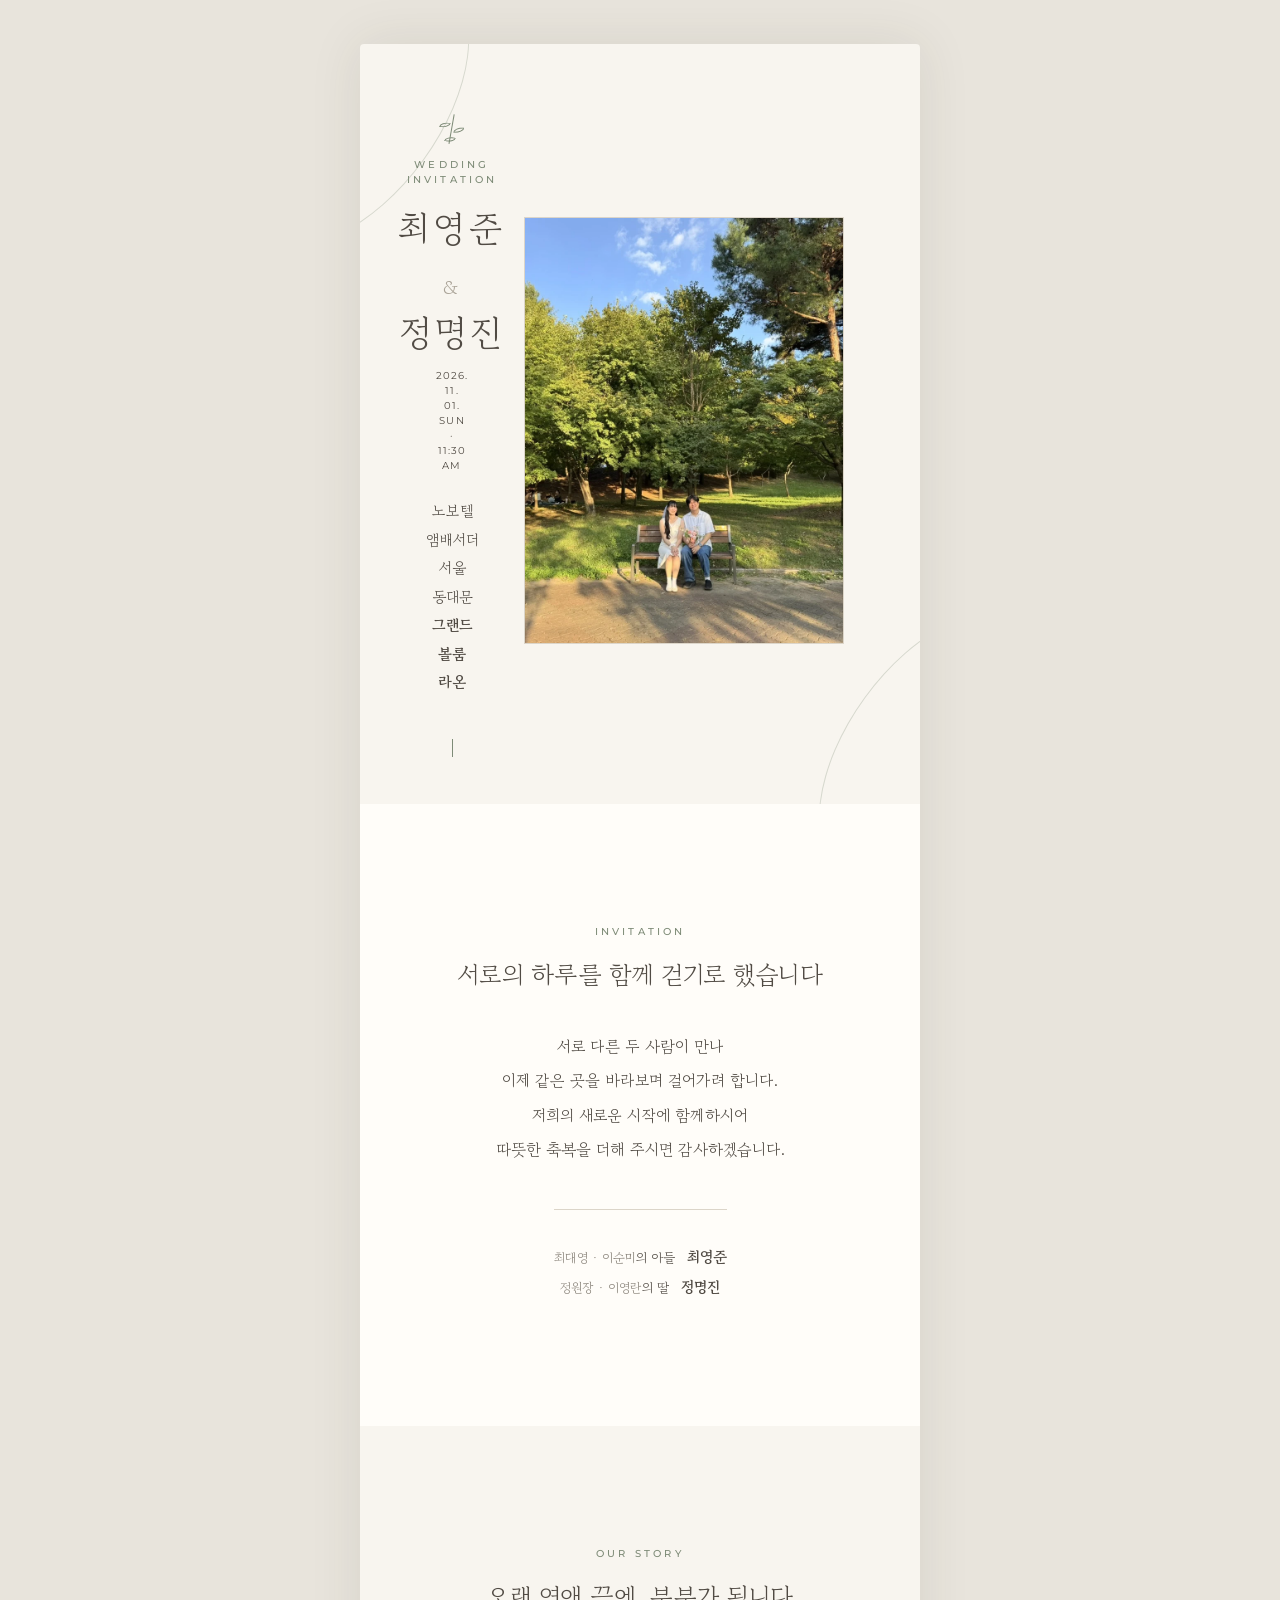
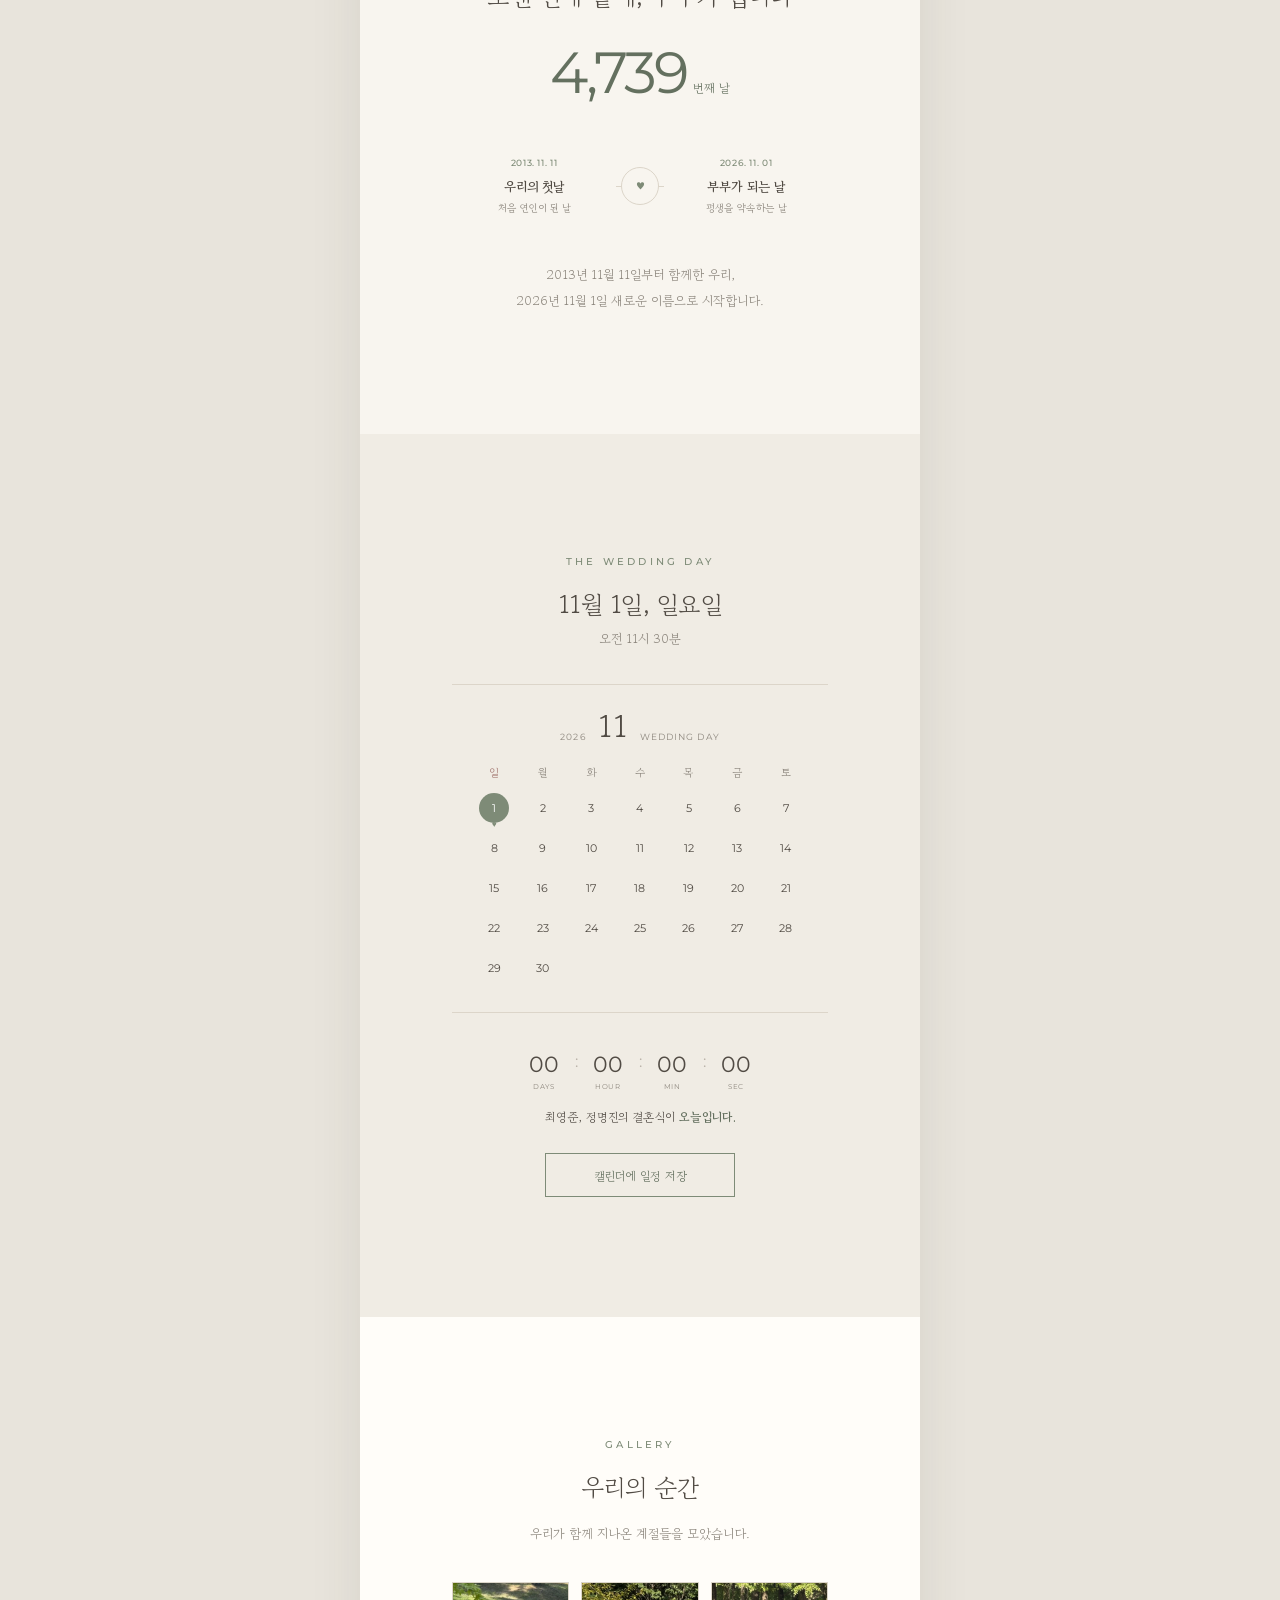
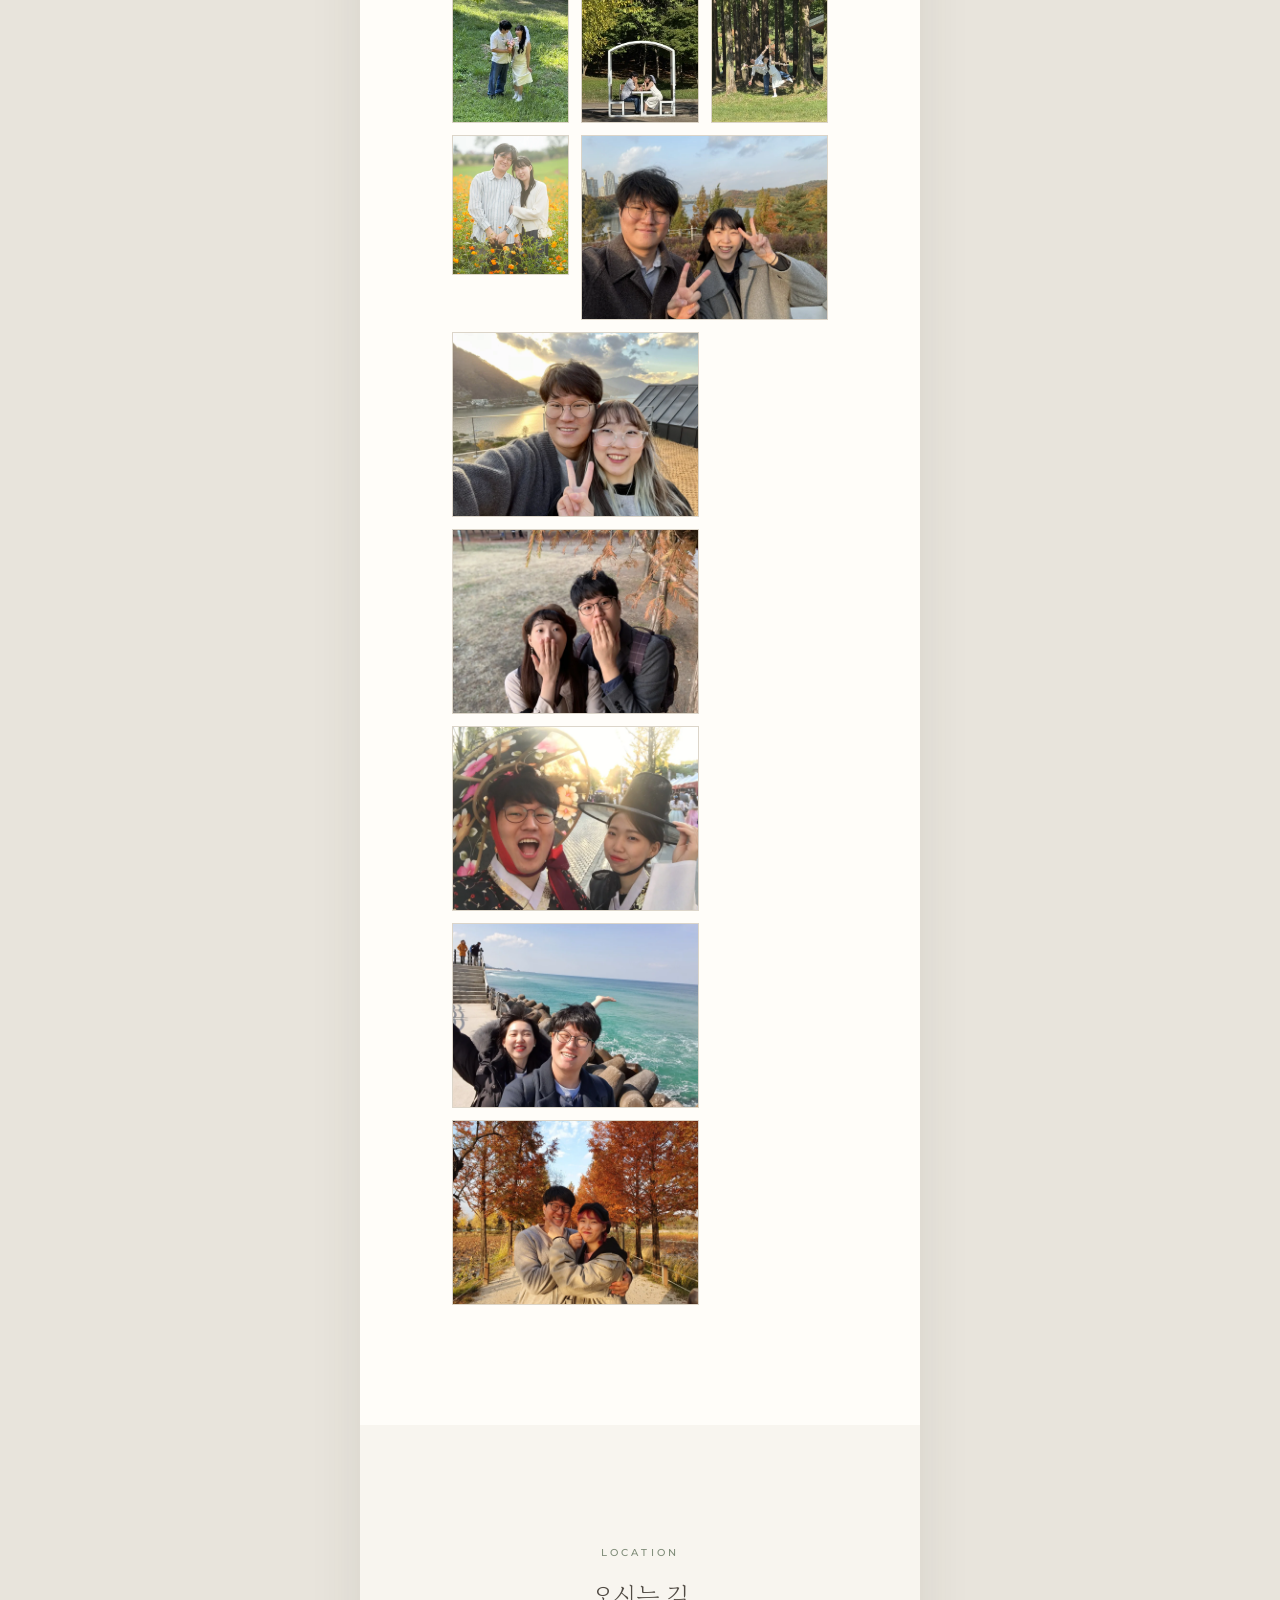
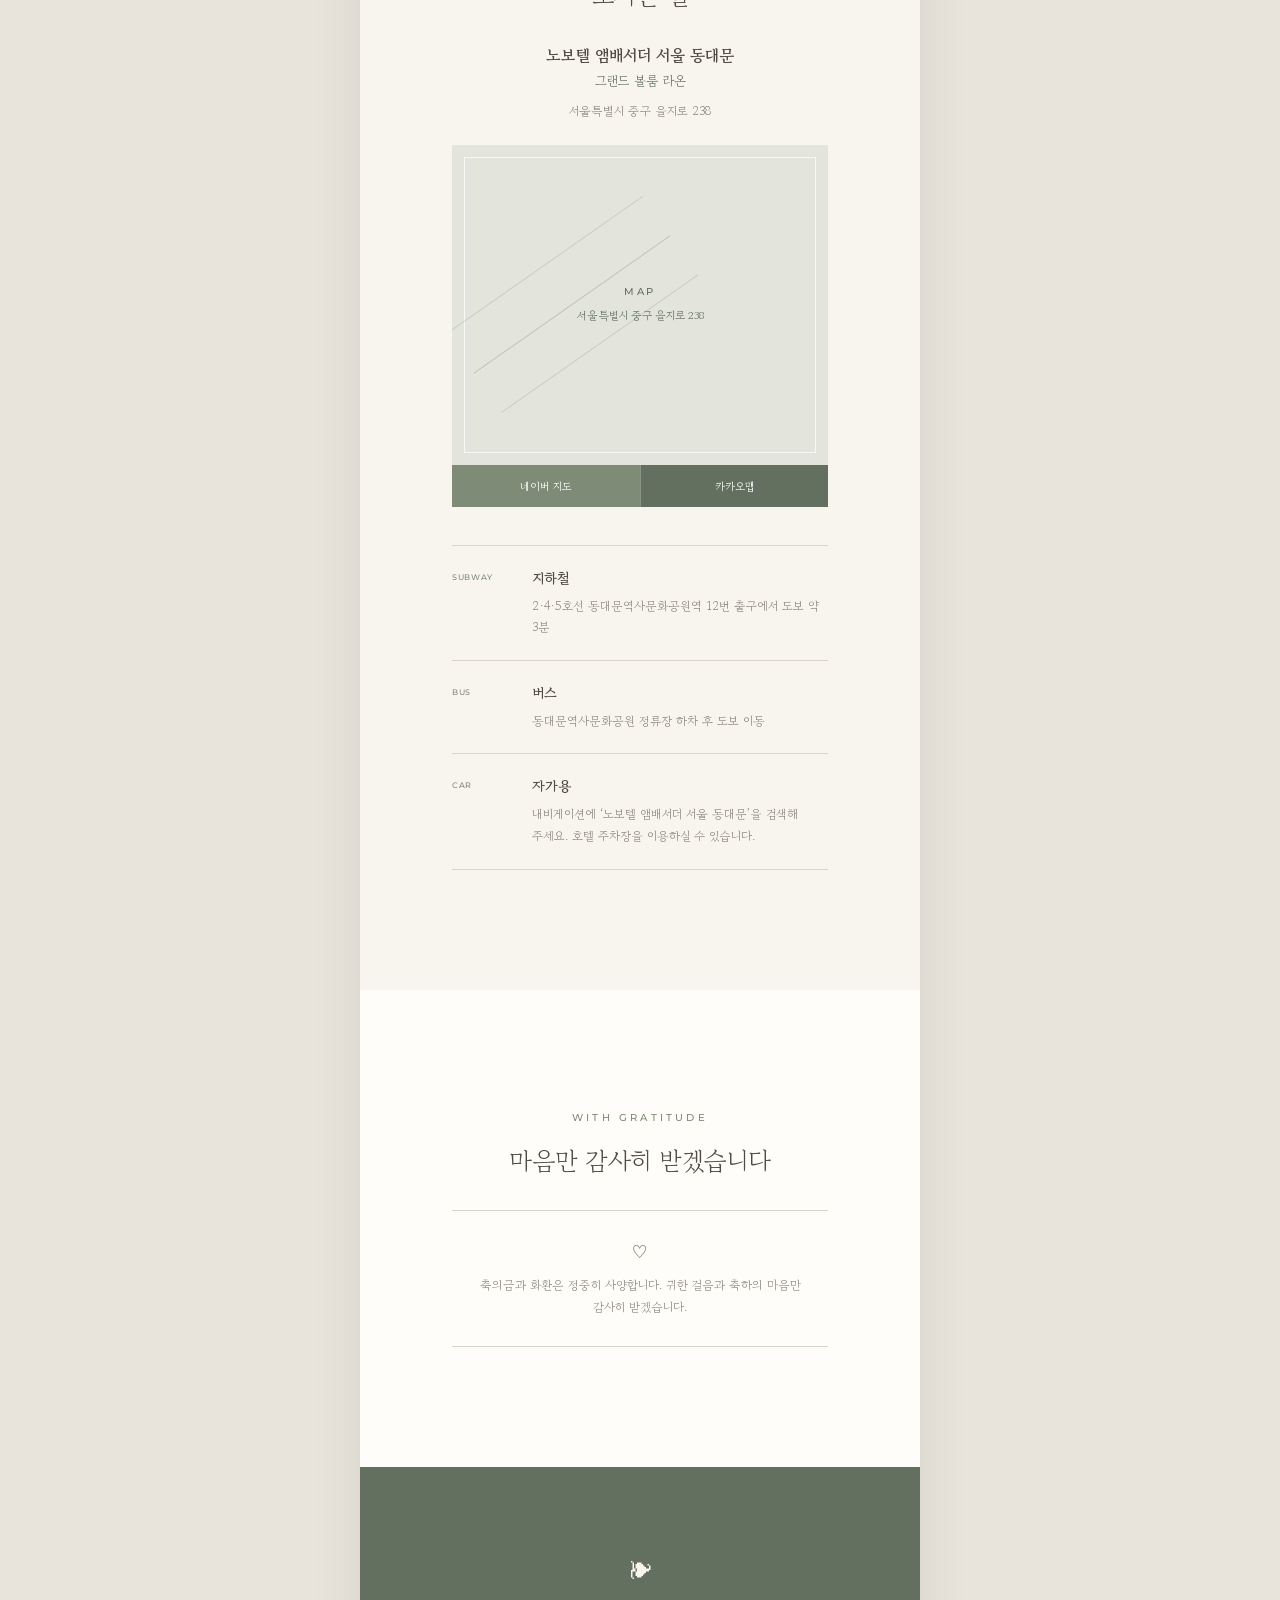
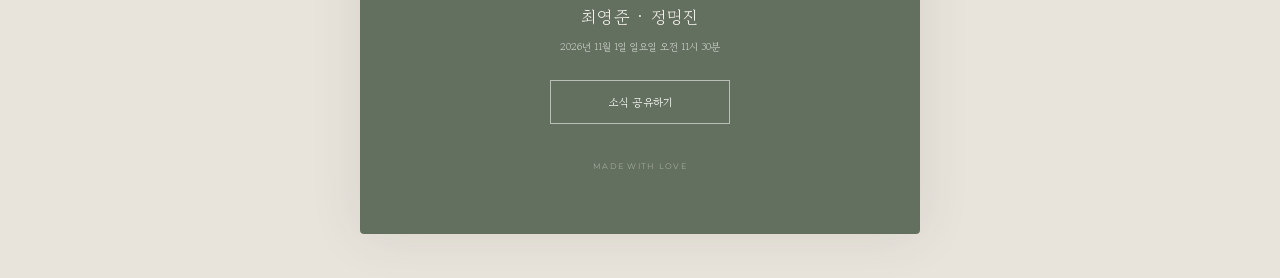
==== static/wedding/index.html @ b79ad31f "Publish wedding invitation" ====
<!doctype html>
<html lang="ko">
  <head>
    <meta charset="UTF-8" />
    <meta name="viewport" content="width=device-width, initial-scale=1, viewport-fit=cover" />
    <meta name="theme-color" content="#f7f4ee" />
    <meta name="description" content="2026년 11월 1일 오전 11시 30분, 노보텔 앰배서더 서울 동대문" />
    <meta property="og:type" content="website" />
    <meta property="og:title" content="영준 · 명진, 결혼합니다" />
    <meta property="og:description" content="2026년 11월 1일 오전 11시 30분, 노보텔 앰배서더 서울 동대문" />
    <title>영준 · 명진, 결혼합니다</title>
    <link rel="icon" href="./assets/favicon-B3FWs-LG.svg" type="image/svg+xml" />
    <link rel="preconnect" href="https://fonts.googleapis.com" />
    <link rel="preconnect" href="https://fonts.gstatic.com" crossorigin />
    <link href="https://fonts.googleapis.com/css2?family=DM+Serif+Display&family=Gowun+Batang:wght@400;700&family=Montserrat:wght@400;500;600;700&family=Nanum+Pen+Script&family=Noto+Sans+KR:wght@400;500;700;900&display=swap" rel="stylesheet" />
    <script type="module" crossorigin src="./assets/main-CLGwY9CE.js"></script>
    <link rel="stylesheet" crossorigin href="./assets/main-C5ensjuN.css">
  </head>
  <body data-page="invitation" data-theme="classic">
    <div class="scroll-progress" aria-hidden="true"><i></i></div>
    <main id="invitation" aria-live="polite"></main>
    <div id="toast" class="toast" role="status" aria-live="polite"></div>
    <dialog id="photo-modal" class="photo-modal" aria-label="사진 크게 보기">
      <button class="photo-modal__close" type="button" aria-label="닫기">×</button>
      <img alt="갤러리 사진 크게 보기" />
    </dialog>
    <noscript>이 청첩장을 보려면 브라우저에서 JavaScript를 활성화해 주세요.</noscript>
  </body>
</html>
---- static/wedding/assets/main-C5ensjuN.css ----
:root{--paper:#f8f5ef;--paper-deep:#f0ece4;--ink:#514b44;--muted:#8d877e;--sage:#7e8b77;--sage-deep:#64705f;--line:#dcd5c9;--white:#fffdf9;--serif:"Gowun Batang", serif;--sans:"Montserrat", sans-serif}*{box-sizing:border-box}html{scroll-behavior:smooth}body{color:var(--ink);font-family:var(--serif);-webkit-font-smoothing:antialiased;background:#e8e4dc;margin:0}button,a{-webkit-tap-highlight-color:transparent}button{font:inherit}a{color:inherit;text-decoration:none}#invitation{background:var(--paper);width:100%;max-width:480px;margin:0 auto;overflow:hidden;box-shadow:0 0 52px #3e372c1a}.section{text-align:center;padding:98px max(20px,6vw);position:relative}.section-kicker{color:var(--sage);font:500 10px/1.5 var(--sans);letter-spacing:.32em;margin:0 0 15px}h1,h2,h3,p{word-break:keep-all}h2{letter-spacing:-.02em;margin:0;font-size:22px;font-weight:400;line-height:1.6}.section-note{color:var(--muted);margin:15px 0 35px;font-size:13px;line-height:1.9}.hero{flex-direction:column;align-items:center;min-height:100svh;padding-top:70px;padding-bottom:36px;display:flex;overflow:hidden}.hero:before,.hero:after{content:"";pointer-events:none;border:1px solid #7e8b7747;border-radius:50%;width:170px;height:310px;position:absolute;transform:rotate(36deg)}.hero:before{top:-115px;left:-128px}.hero:after{bottom:-85px;right:-135px}.botanical{width:30px;height:33px;margin-bottom:12px;position:relative;transform:rotate(-8deg)}.botanical:before{content:"";background:var(--sage);width:1px;height:30px;position:absolute;top:2px;left:14px;transform:rotate(18deg)}.botanical i{border:1px solid var(--sage);border-radius:100% 0;width:11px;height:6px;position:absolute}.botanical i:first-child{top:9px;left:3px;transform:rotate(18deg)}.botanical i:nth-child(2){top:16px;left:16px;transform:rotate(192deg)}.botanical i:nth-child(3){top:24px;left:6px;transform:rotate(22deg)}.eyebrow{color:var(--sage);font:500 10px/1.5 var(--sans);letter-spacing:.32em;margin:0 0 14px}.hero h1{letter-spacing:.08em;margin:0 0 11px;font-size:clamp(27px,8vw,31px);font-weight:400}.hero h1 .amp{color:#aaa397;margin:0 6px;font-size:18px}.hero__date{font:400 10px/1.5 var(--sans);letter-spacing:.11em;margin:0 0 31px}.hero__photo{width:100%}.hero__venue{margin:25px 0 0;font-size:14px;line-height:1.9}.hero__venue strong{font-weight:700}.scroll-cue{height:28px;margin-top:auto;padding-top:18px}.scroll-cue span{background:var(--sage);width:1px;height:18px;animation:1.8s ease-in-out infinite scroll;display:block}.photo{border:1px solid var(--line);color:#a7a095;cursor:pointer;background:linear-gradient(145deg,#eeebe4,#faf7f1);justify-content:center;align-items:center;width:100%;padding:0;display:flex;position:relative;overflow:hidden}.photo--empty{cursor:default;flex-direction:column;gap:8px}.photo--empty:before,.map-placeholder:before{content:"";border:1px solid #ffffffb8;position:absolute;inset:12px}.photo--empty span,.map-placeholder>span{font:500 10px/1 var(--sans);letter-spacing:.28em}.photo--empty small{font-size:11px}.photo img{object-fit:cover;width:100%;height:100%;transition:transform .6s;display:block}.photo:hover img{transform:scale(1.025)}.photo--main{aspect-ratio:3/4}.greeting{background:var(--white)}.greeting__copy{margin:35px 0 42px;font-size:15px;line-height:2.15}.family{border-top:1px solid var(--line);padding-top:27px;display:inline-block}.family p{margin:9px 0;font-size:13px}.family span{color:var(--muted)}.family strong{margin-left:8px;font-size:15px;font-weight:700}.story{background:var(--paper)}.story__days{color:var(--sage-deep);margin:28px 0 8px}.story__days strong{font:400 clamp(40px, 12vw, 58px)/1 var(--sans);letter-spacing:-.05em}.story__days span{margin-left:7px;font-size:12px}.story__timeline{grid-template-columns:1fr 48px 1fr;align-items:center;margin:42px 0 34px;display:grid;position:relative}.story__timeline:before{content:"";z-index:0;background:var(--line);height:1px;position:absolute;top:50%;left:12%;right:12%}.story__timeline article{z-index:1;background:var(--paper);padding:13px 7px;position:relative}.story__timeline time,.story__timeline strong,.story__timeline span{display:block}.story__timeline time{color:var(--sage);font:500 9px/1.4 var(--sans);letter-spacing:.07em}.story__timeline strong{margin:8px 0 4px;font-size:13px}.story__timeline span{color:var(--muted);font-size:10px}.story__timeline>div{z-index:2;border:1px solid var(--line);background:var(--paper);border-radius:50%;place-items:center;width:38px;height:38px;margin:auto;display:grid;position:relative}.story__timeline i{color:var(--sage);font-size:10px;font-style:normal}.story__copy{color:var(--muted);margin:0;font-size:13px;line-height:2}.date-section{background:var(--paper-deep)}.date-section__time{color:var(--muted);margin:5px 0 36px;font-size:13px}.calendar{border-top:1px solid var(--line);border-bottom:1px solid var(--line);padding:25px 18px 29px}.calendar__header{color:var(--muted);font:400 9px/1 var(--sans);letter-spacing:.12em;justify-content:center;align-items:end;gap:12px;margin-bottom:23px;display:flex}.calendar__header strong{color:var(--ink);font:400 31px/1 var(--serif)}.calendar__week,.calendar__days{grid-template-columns:repeat(7,1fr);align-items:center;display:grid}.calendar__week{color:var(--muted);margin-bottom:13px;font-size:11px}.calendar__week span:first-child{color:#a77d76}.calendar__days{font:400 11px/30px var(--sans);row-gap:10px}.calendar__days .is-wedding{z-index:0;color:#fff;position:relative}.calendar__days .is-wedding:before{content:"";z-index:-1;background:var(--sage);border-radius:50%;width:30px;height:30px;margin:auto;position:absolute;inset:0}.calendar__days .is-wedding:after{content:"♥";color:var(--sage);font-size:8px;position:absolute;bottom:-16px;left:50%;transform:translate(-50%)}.countdown{justify-content:center;align-items:start;gap:9px;margin:41px 0 18px;display:flex}.countdown div{min-width:43px}.countdown strong{font:400 22px/1 var(--sans);display:block}.countdown span{color:var(--muted);font:400 7px/1 var(--sans);letter-spacing:.08em;margin-top:7px;display:block}.countdown b{color:#b8b1a7;font:400 16px/1 var(--sans)}.countdown-message{margin:0 0 28px;font-size:12px}.countdown-message strong{color:var(--sage-deep);font-weight:700}.line-button{border:1px solid var(--sage);min-width:190px;min-height:44px;color:var(--sage-deep);cursor:pointer;background:0 0;border-radius:0;padding:10px 22px;font-size:12px}.gallery{background:var(--white)}.gallery__grid{grid-template-columns:repeat(2,1fr);gap:8px;display:grid}.gallery__grid .photo{aspect-ratio:1/1.2}.gallery__grid .photo--landscape{aspect-ratio:4/3;grid-column:1/-1}.gallery__grid .photo--wide{aspect-ratio:1.55;grid-column:1/-1}.location__summary{margin:28px 0 26px}.location__summary strong,.location__summary span{display:block}.location__summary strong{font-size:16px}.location__summary span{color:var(--sage-deep);margin-top:4px;font-size:13px}.location__summary p{color:var(--muted);margin:12px 0 0;font-size:12px}.map-placeholder{height:220px;color:var(--sage-deep);background:#e3e4dc;flex-direction:column;justify-content:center;gap:10px;display:flex;position:relative;overflow:hidden}.map-placeholder:after{content:"";background:#7e8b7759;width:240px;height:1px;position:absolute;transform:rotate(-35deg);box-shadow:0 48px #7e8b7740,0 -48px #7e8b7740}.map-placeholder>*{z-index:1}.map-placeholder p{margin:0;font-size:11px}.map-buttons{grid-template-columns:1fr 1fr;margin-bottom:38px;display:grid}.map-buttons a{background:var(--sage);color:#fff;padding:13px 8px;font-size:11px}.map-buttons a+a{background:var(--sage-deep);border-left:1px solid #ffffff40}.transport{text-align:left}.transport article{border-top:1px solid var(--line);grid-template-columns:55px 1fr;gap:8px;padding:22px 0;display:grid}.transport article:last-child{border-bottom:1px solid var(--line)}.transport article>span{color:var(--sage);font:500 8px/1.4 var(--sans);letter-spacing:.08em;padding-top:4px}.transport h3{margin:0 0 7px;font-size:14px}.transport p{color:var(--muted);margin:0;font-size:12px;line-height:1.8}.contact{background:var(--paper-deep)}.contact__buttons{grid-template-columns:1fr 1fr;gap:8px;margin-bottom:34px;display:grid}.person-button{border:1px solid var(--line);background:#ffffff6b;padding:20px 12px}.person-button span,.person-button strong,.person-button em{display:block}.person-button span{color:var(--muted);font-size:10px}.person-button strong{margin:4px 0 13px;font-size:15px}.person-button em{color:var(--sage-deep);font-size:10px;font-style:normal}.notice{border:1px solid var(--line);color:var(--muted);margin:34px 0 0;padding:16px;font-size:11px;line-height:1.8}.footer{padding-top:73px;padding-bottom:calc(48px + env(safe-area-inset-bottom));background:var(--sage-deep);color:#f8f5ef}.footer__mark{margin-bottom:18px;font-size:24px}.footer p{letter-spacing:.06em;margin:0;font-size:17px}.footer>span{color:#ffffffad;margin:10px 0 26px;font-size:10px;display:block}.share-button{color:#fff;cursor:pointer;background:0 0;border:1px solid #ffffff8c;min-width:180px;min-height:44px;font-size:11px}.footer small{color:#fff6;font:400 8px/1 var(--sans);letter-spacing:.16em;text-transform:uppercase;margin-top:38px;display:block}.toast{z-index:50;color:#fff;opacity:0;pointer-events:none;background:#302e2ae6;border-radius:30px;padding:11px 18px;font-size:12px;transition:all .25s;position:fixed;bottom:28px;left:50%;transform:translate(-50%,12px)}.toast.is-visible{opacity:1;transform:translate(-50%)}.photo-modal{background:0 0;border:0;width:min(100% - 28px,600px);max-height:90vh;padding:0;overflow:visible}.photo-modal::backdrop{background:#1e1d1be6}.photo-modal img{object-fit:contain;width:100%;max-height:86vh;display:block}.photo-modal__close{z-index:1;color:#fff;width:38px;height:38px;font:300 29px/1 var(--sans);cursor:pointer;background:0 0;border:0;position:absolute;top:-43px;right:-3px}.theme-picker{z-index:40;top:max(10px, env(safe-area-inset-top));color:#fff;-webkit-backdrop-filter:blur(14px);backdrop-filter:blur(14px);background:#262522db;border:1px solid #ffffff38;border-radius:999px;align-items:center;gap:9px;width:min(100% - 20px,720px);padding:7px 8px 7px 12px;display:flex;position:fixed;left:50%;transform:translate(-50%);box-shadow:0 8px 25px #0000002e}.theme-picker>span{color:#ffffff94;font:500 7px/1 var(--sans);letter-spacing:.16em;flex:none}.theme-picker>div{scrollbar-width:none;flex:1;gap:3px;display:flex;overflow-x:auto}.theme-picker>div::-webkit-scrollbar{display:none}.theme-picker button{color:#ffffffad;cursor:pointer;white-space:nowrap;background:0 0;border:0;border-radius:999px;flex:1 0 auto;min-height:32px;padding:6px 11px;font-size:10px}.theme-picker button[aria-pressed=true]{color:#302e2b;background:#fff;font-weight:700}.scroll-progress{z-index:60;pointer-events:none;height:2px;position:fixed;inset:0 0 auto}.scroll-progress i{background:var(--sage);transform-origin:0;width:100%;height:100%;display:block;transform:scaleX(0)}.marquee{display:none;overflow:hidden}.hero__issue{display:none}.no-gift{border-top:1px solid var(--line);border-bottom:1px solid var(--line);width:min(100%,590px);margin:30px auto 0;padding:27px 20px}.no-gift span{color:var(--sage);margin-bottom:10px;font-size:18px;display:block}.no-gift p{color:var(--muted);margin:0;font-size:12px;line-height:1.9}.reveal{opacity:0;transition:opacity .8s,transform .8s cubic-bezier(.2,.65,.3,1);transform:translateY(18px)}.reveal.is-shown{opacity:1;transform:translateY(0)}.hero .reveal:nth-of-type(2){transition-delay:80ms}.hero .reveal:nth-of-type(3){transition-delay:.16s}.hero__photo.reveal{transition-delay:.24s}@keyframes scroll{0%,to{transform-origin:top;opacity:.3;transform:scaleY(.28)}50%{opacity:1;transform:scaleY(1)}}@media (width<=359px){.section{padding-top:76px;padding-bottom:76px}.hero{min-height:auto;padding-top:45px;padding-bottom:28px}.hero h1{font-size:25px}.hero__date{letter-spacing:.06em}.greeting__copy{font-size:13px;line-height:2}.family p{font-size:12px}.story__timeline{grid-template-columns:1fr 36px 1fr}.story__timeline>div{width:30px;height:30px}.story__timeline span{display:none}.countdown{gap:4px}.countdown div{min-width:40px}.transport article{grid-template-columns:48px 1fr}}body[data-theme=archive]{--paper:#eee9df;--paper-deep:#ded7cb;--ink:#26231f;--muted:#746d63;--sage:#8f382d;--sage-deep:#70271f;--line:#bcb3a5;--white:#f8f4eb;font-family:var(--serif);background:#cbc4b9;padding:0}body[data-theme=archive] #invitation{background:var(--paper);border-radius:0;width:100%;max-width:1160px;box-shadow:0 30px 90px #1e19142e}body[data-theme=archive] .hero{color:#fffaf0;isolation:isolate;background:#191714;min-height:100svh;padding:0;display:block}body[data-theme=archive] .hero:before{z-index:1;background:linear-gradient(#100d0a1f 20%,#100d0ad1 100%);border:0;border-radius:0;width:auto;height:auto;inset:0;transform:none}body[data-theme=archive] .hero:after{content:"THE ARCHIVE / 2013—2026";z-index:3;color:#fffaf08f;width:auto;height:auto;font:500 8px/1 var(--sans);letter-spacing:.28em;transform-origin:0 0;white-space:nowrap;border:0;inset:50% auto auto 18px;transform:rotate(-90deg)translate(-50%)}body[data-theme=archive] .botanical{display:none}body[data-theme=archive] .hero__photo{z-index:0;width:100%;height:100%;position:absolute;inset:0}body[data-theme=archive] .hero__photo .photo{aspect-ratio:auto;border:0;width:100%;height:100%}body[data-theme=archive] .hero__photo img{object-position:center;filter:sepia(.13)saturate(.72)contrast(1.08)}body[data-theme=archive] .hero .eyebrow{z-index:3;color:#fffaf0;margin:0;position:absolute;top:88px;left:46px}body[data-theme=archive] .hero h1{z-index:3;color:#fffaf0;font-family:"DM Serif Display", var(--serif);letter-spacing:-.045em;text-align:left;grid-template-rows:auto auto auto;gap:1px;margin:0;font-size:clamp(50px,15vw,78px);line-height:.82;display:grid;position:absolute;bottom:172px;left:46px;right:24px}body[data-theme=archive] .hero h1 .name--groom{grid-row:1}body[data-theme=archive] .hero h1 .name--bride{grid-row:3}body[data-theme=archive] .hero h1 .amp{color:#e7b8a8;grid-row:2;justify-self:end;margin:-4px 18% -2px 0;font:italic 31px/1 DM Serif Display,serif;position:static}body[data-theme=archive] .hero__date{z-index:3;color:#fffaf0c2;margin:0;position:absolute;bottom:132px;left:48px}body[data-theme=archive] .hero__venue{z-index:3;text-align:left;margin:0;position:absolute;bottom:43px;left:48px}body[data-theme=archive] .hero__issue{z-index:3;color:#fffaf0;text-align:center;border:1px solid #fffaf094;gap:5px;width:88px;padding:14px 10px;display:grid;position:absolute;top:76px;right:18px}body[data-theme=archive] .hero__issue span,body[data-theme=archive] .hero__issue i{font:500 7px/1.2 var(--sans);letter-spacing:.12em}body[data-theme=archive] .hero__issue b{font:400 10px/1.3 var(--serif)}body[data-theme=archive] .hero__issue i{font-style:normal}body[data-theme=archive] .hero .scroll-cue{z-index:3;margin:0;position:absolute;bottom:45px;right:28px}body[data-theme=archive] .marquee{background:#ded7cb;border-top:1px solid #a59b8d;border-bottom:1px solid #a59b8d;display:block}body[data-theme=archive] .marquee div{color:#5d564e;width:max-content;font:500 9px/1 var(--sans);letter-spacing:.18em;gap:25px;padding:13px 0;animation:25s linear infinite archive-marquee;display:flex}body[data-theme=archive] .marquee b{color:var(--sage)}body[data-theme=archive] .section:not(.hero):not(.footer){border-bottom:1px solid var(--line)}body[data-theme=archive] .section-kicker{color:var(--sage)}body[data-theme=archive] h2{font-family:"DM Serif Display", var(--serif);font-size:clamp(31px,7vw,58px);line-height:1.15}body[data-theme=archive] .story__days strong{color:#26231f;font-family:"DM Serif Display", var(--serif);font-size:clamp(72px,22vw,150px)}body[data-theme=archive] .story__timeline{border-top:1px solid #26231f;border-bottom:1px solid #26231f;padding:22px 8px}body[data-theme=archive] .story__timeline article,body[data-theme=archive] .story__timeline>div{background:var(--paper)}body[data-theme=archive] .calendar{background:#f7f2e9;border:1px solid #26231f;padding:30px 22px;box-shadow:8px 8px #9e9385}body[data-theme=archive] .calendar__days .is-wedding:before{background:#8f382d}body[data-theme=archive] .line-button{color:#fffaf0;background:#26231f;border:1px solid #26231f}body[data-theme=archive] .gallery{background:#d8d0c4}body[data-theme=archive] .gallery__grid{counter-reset:archive-photo;grid-template-columns:repeat(2,1fr);gap:18px 12px}body[data-theme=archive] .gallery__grid .photo{counter-increment:archive-photo;aspect-ratio:3/4;background:#f8f4eb;border:8px solid #f8f4eb;border-bottom-width:29px;overflow:visible;box-shadow:0 5px 16px #281f1826}body[data-theme=archive] .gallery__grid .photo:after{content:"NO. 0" counter(archive-photo);color:#6a6259;font:500 7px/1 var(--sans);letter-spacing:.1em;position:absolute;bottom:-21px;right:3px}body[data-theme=archive] .gallery__grid .photo:nth-child(3n+1){transform:rotate(-1.2deg)}body[data-theme=archive] .gallery__grid .photo:nth-child(3n+2){transform:rotate(1deg)}body[data-theme=archive] .gallery__grid .photo--landscape{aspect-ratio:4/3;grid-column:1/-1}body[data-theme=archive] .map-placeholder{background:#ded7cb;border:1px solid #26231f}body[data-theme=archive] .map-buttons a{background:#8f382d}body[data-theme=archive] .map-buttons a+a{background:#26231f}body[data-theme=archive] .person-button,body[data-theme=archive] .no-gift{background:#f7f2e9;border:1px solid #26231f}body[data-theme=archive] .footer{background:#26231f}body[data-theme=blue]{--paper:#b9d7f0;--paper-deep:#8bb9df;--ink:#082b58;--muted:#3e658b;--sage:#155caa;--sage-deep:#083f82;--line:#729fc8;--white:#dcecff;font-family:"Noto Sans KR", var(--sans);background:#082b58;padding:0}body[data-theme=blue] #invitation{background:var(--paper);width:100%;max-width:none;box-shadow:none;border-radius:0}body[data-theme=blue] .section{text-align:left}body[data-theme=blue] .hero{color:#082b58;background:#b9d7f0;align-items:flex-start;min-height:100svh;padding:0 22px 42px;display:flex}body[data-theme=blue] .hero:before{display:none}body[data-theme=blue] .hero:after{content:"BLUE HOUR";z-index:2;color:#dcecff;width:auto;height:auto;font:700 9px/1 var(--sans);letter-spacing:.28em;border:0;inset:calc(48svh - 4px) 20px auto auto;transform:translateY(-100%)}body[data-theme=blue] .botanical{display:none}body[data-theme=blue] .hero__photo{order:-3;width:calc(100% + 44px);height:48svh;margin:0 -22px 24px}body[data-theme=blue] .hero__photo .photo{aspect-ratio:auto;border:0;width:100%;height:100%}body[data-theme=blue] .hero__photo img{object-position:center;filter:saturate(.92)contrast(1.02)}body[data-theme=blue] .hero .eyebrow{color:#155caa;text-align:left;order:-2;width:100%;margin:0 0 14px;font-weight:700}body[data-theme=blue] .hero h1{color:#082b58;letter-spacing:-.09em;order:-1;grid-template-rows:auto auto auto;gap:7px;width:100%;margin:0;font:900 clamp(58px,17vw,98px)/.82 Noto Sans KR,sans-serif;display:grid}body[data-theme=blue] .hero h1 .name{display:block}body[data-theme=blue] .hero h1 .name--groom{text-align:left;grid-row:1}body[data-theme=blue] .hero h1 .name--bride{text-align:right;grid-row:3}body[data-theme=blue] .hero h1 .amp{color:#082b58;width:44px;height:44px;font:700 17px/1 var(--sans);letter-spacing:0;border:2px solid #082b58;border-radius:50%;grid-row:2;justify-self:center;place-items:center;margin:0;display:grid;position:static;transform:none}body[data-theme=blue] .hero__date{color:#082b58;text-align:left;border-top:2px solid #082b58;width:100%;margin:26px 0 0;padding-top:12px;font-weight:700}body[data-theme=blue] .hero__venue{text-align:left;width:100%;margin:15px 0 0}body[data-theme=blue] .hero__issue{display:none}body[data-theme=blue] .hero .scroll-cue{align-self:flex-start;margin:22px 0 0}body[data-theme=blue] .marquee{color:#dcecff;background:#082b58;display:block;overflow:hidden}body[data-theme=blue] .marquee div{width:max-content;font:600 9px/1 var(--sans);letter-spacing:.2em;gap:25px;padding:15px 0;animation:20s linear infinite archive-marquee;display:flex}body[data-theme=blue] .marquee b{color:#f6a354}body[data-theme=blue] .section:not(.hero):not(.footer){border-bottom:2px solid #082b58}body[data-theme=blue] .section-kicker{color:#155caa;align-items:center;gap:12px;width:100%;font-weight:700;display:flex}body[data-theme=blue] .section-kicker:after{content:"";background:#155caa;flex:1;height:2px}body[data-theme=blue] h2{letter-spacing:-.065em;max-width:760px;font:900 clamp(34px,8vw,78px)/1.05 Noto Sans KR,sans-serif}body[data-theme=blue] .greeting__copy,body[data-theme=blue] .family,body[data-theme=blue] .story__copy{text-align:left;margin-left:0}body[data-theme=blue] .story__days{color:#082b58;text-align:left;margin:35px 0 10px}body[data-theme=blue] .story__days strong{letter-spacing:-.09em;font:900 clamp(94px,28vw,210px)/.75 Noto Sans KR,sans-serif}body[data-theme=blue] .story__days span{font:700 10px/1 var(--sans);letter-spacing:.16em;margin:22px 0 0 4px;display:block}body[data-theme=blue] .story__timeline{border-top:2px solid #082b58;border-bottom:2px solid #082b58;margin-left:0}body[data-theme=blue] .story__timeline article{background:var(--paper);text-align:left}body[data-theme=blue] .story__timeline article:last-child{text-align:right}body[data-theme=blue] .story__timeline>div{background:#f6a354;border:2px solid #082b58}body[data-theme=blue] .date-section{background:#dcecff}body[data-theme=blue] .calendar{border-color:#082b58;max-width:720px;margin-left:0;padding:27px 0}body[data-theme=blue] .calendar__days .is-wedding:before{background:#f06e3d;border-radius:50% 50% 8px;transform:rotate(45deg)}body[data-theme=blue] .calendar__days .is-wedding{color:#fff}body[data-theme=blue] .countdown,body[data-theme=blue] .countdown-message{max-width:720px;margin-left:0}body[data-theme=blue] .countdown{justify-content:flex-start}body[data-theme=blue] .line-button{color:#dcecff;background:#082b58;border:2px solid #082b58;font-weight:700}body[data-theme=blue] .gallery{color:#dcecff;background:#082b58}body[data-theme=blue] .gallery .section-kicker,body[data-theme=blue] .gallery .section-note{color:#8bb9df}body[data-theme=blue] .gallery .section-kicker:after{background:#8bb9df}body[data-theme=blue] .gallery__grid{grid-template-columns:repeat(2,1fr);gap:4px}body[data-theme=blue] .gallery__grid .photo{aspect-ratio:3/4;border:0}body[data-theme=blue] .gallery__grid .photo--landscape{aspect-ratio:16/10;grid-column:1/-1}body[data-theme=blue] .map-placeholder{background:#8bb9df;border:2px solid #082b58}body[data-theme=blue] .map-buttons a{background:#155caa}body[data-theme=blue] .map-buttons a+a{background:#082b58}body[data-theme=blue] .person-button{text-align:left;background:0 0;border:2px solid #082b58}body[data-theme=blue] .no-gift{text-align:left;background:#dcecff;border:2px solid #082b58;margin-left:0}body[data-theme=blue] .footer{color:#dcecff;text-align:left;background:#082b58}body[data-theme=blue] .footer__mark{display:none}body[data-theme=orange]{--paper:#f6efe2;--paper-deep:#eadfce;--ink:#241f1a;--muted:#71675d;--sage:#f15a24;--sage-deep:#c33b12;--line:#b7aa99;--white:#fff9ee;font-family:"Noto Sans KR", var(--sans);background:#f15a24;padding:0}body[data-theme=orange] #invitation{background:var(--paper);border-radius:0;width:100%;max-width:1240px;box-shadow:0 28px 100px #4d1e0c40}body[data-theme=orange] .section{text-align:left}body[data-theme=orange] .hero{background-color:#f6efe2;background-image:radial-gradient(#f15a24 1.1px,#0000 1.1px);background-size:16px 16px;align-items:flex-start;min-height:100svh;padding:86px 20px 38px}body[data-theme=orange] .hero:before{content:"11.01";z-index:0;color:#f15a241f;width:auto;height:auto;font:900 clamp(100px, 30vw, 170px)/.8 var(--sans);letter-spacing:-.1em;border:0;top:44%;left:9px;transform:rotate(-90deg)}body[data-theme=orange] .hero:after{content:"OUR FIRST ISSUE";z-index:3;color:#fff9ee;width:auto;height:auto;font:700 8px/1 var(--sans);letter-spacing:.2em;border:0;top:99px;bottom:auto;right:27px;transform:none}body[data-theme=orange] .botanical{display:none}body[data-theme=orange] .hero__photo{z-index:1;order:-2;width:84%;height:49svh;margin:0 0 30px auto;transform:rotate(2.2deg)}body[data-theme=orange] .hero__photo:before{content:"";z-index:-1;background:#f15a24;position:absolute;inset:-9px}body[data-theme=orange] .hero__photo .photo{aspect-ratio:auto;border:0;height:100%}body[data-theme=orange] .hero__photo img{object-position:center 42%;filter:saturate(1.08)contrast(1.02)}body[data-theme=orange] .hero .eyebrow{z-index:2;color:#c33b12;text-align:left;width:100%;margin:0 0 16px;font-weight:700}body[data-theme=orange] .hero h1{z-index:2;color:#241f1a;letter-spacing:-.085em;grid-template-columns:1fr auto 1fr;align-items:center;width:100%;margin:0;font:900 clamp(44px,13vw,74px)/.9 Noto Sans KR,sans-serif;display:grid;position:relative}body[data-theme=orange] .hero h1 .name--bride{text-align:right}body[data-theme=orange] .hero h1 .amp{color:#fff9ee;letter-spacing:0;background:#f15a24;border-radius:50%;place-items:center;width:42px;height:42px;margin:0 7px;font-size:15px;display:grid}body[data-theme=orange] .hero__date{z-index:2;color:#fff9ee;text-align:left;background:#241f1a;width:100%;margin:25px 0 0;padding:11px 13px}body[data-theme=orange] .hero__venue{z-index:2;text-align:left;width:100%;margin:17px 0 0}body[data-theme=orange] .hero__issue{z-index:3;color:#fff9ee;text-align:center;background:#241f1a;border-radius:50%;place-items:center;width:74px;height:74px;display:grid;position:absolute;top:95px;left:8px;transform:rotate(-10deg)}body[data-theme=orange] .hero__issue span{font:700 8px/1 var(--sans);letter-spacing:.08em}body[data-theme=orange] .hero__issue b{font:500 8px/1 var(--sans)}body[data-theme=orange] .hero__issue i{display:none}body[data-theme=orange] .hero .scroll-cue{align-self:flex-start;margin:24px 0 0}body[data-theme=orange] .marquee{color:#fff9ee;background:#f15a24;display:block}body[data-theme=orange] .marquee div{width:max-content;font:700 9px/1 var(--sans);letter-spacing:.18em;gap:22px;padding:16px 0;animation:17s linear infinite archive-marquee;display:flex}body[data-theme=orange] .marquee b{color:#241f1a}body[data-theme=orange] .section:not(.hero):not(.footer){border-bottom:2px solid #241f1a}body[data-theme=orange] .section-kicker{color:#fff9ee;background:#f15a24;padding:7px 10px;font-weight:700;display:inline-block;transform:rotate(-1.5deg)}body[data-theme=orange] h2{letter-spacing:-.065em;max-width:820px;font:900 clamp(34px,8vw,80px)/1.08 Noto Sans KR,sans-serif}body[data-theme=orange] .greeting__copy,body[data-theme=orange] .family,body[data-theme=orange] .story__copy{text-align:left;margin-left:0}body[data-theme=orange] .story__days{color:#f15a24;text-align:left;margin:42px 0 10px}body[data-theme=orange] .story__days strong{font:900 clamp(100px, 29vw, 220px)/.72 var(--sans);letter-spacing:-.11em}body[data-theme=orange] .story__days span{font:700 11px/1 var(--sans);letter-spacing:.16em;margin-top:24px;display:block}body[data-theme=orange] .story__timeline{background:#fff9ee;border:2px solid #241f1a;margin-left:0;padding:18px 8px;box-shadow:8px 8px #f15a24}body[data-theme=orange] .story__timeline article,body[data-theme=orange] .story__timeline>div{background:#fff9ee}body[data-theme=orange] .story__timeline>div{background:#f15a24;border:2px solid #241f1a}body[data-theme=orange] .date-section{background:#eadfce}body[data-theme=orange] .calendar{background:#fff9ee;border:2px solid #241f1a;max-width:720px;margin-left:0;padding:29px 22px;box-shadow:10px 10px #f15a24}body[data-theme=orange] .calendar__days .is-wedding:before{background:#f15a24;border-radius:0;transform:rotate(-5deg)}body[data-theme=orange] .countdown,body[data-theme=orange] .countdown-message{max-width:720px;margin-left:0}body[data-theme=orange] .countdown{justify-content:flex-start}body[data-theme=orange] .line-button{color:#fff9ee;background:#241f1a;border:2px solid #241f1a;font-weight:700;box-shadow:5px 5px #f15a24}body[data-theme=orange] .gallery{color:#fff9ee;background:#f15a24}body[data-theme=orange] .gallery .section-kicker{color:#c33b12;background:#fff9ee}body[data-theme=orange] .gallery .section-note{color:#fff9eec7}body[data-theme=orange] .gallery__grid{background:#241f1a;grid-template-columns:repeat(2,1fr);gap:14px;padding:9px}body[data-theme=orange] .gallery__grid .photo{aspect-ratio:3/4;border:0}body[data-theme=orange] .gallery__grid .photo:nth-child(4n+1){transform:rotate(-.7deg)}body[data-theme=orange] .gallery__grid .photo:nth-child(4n+2){transform:rotate(.7deg)}body[data-theme=orange] .gallery__grid .photo--landscape{aspect-ratio:4/3;grid-column:1/-1}body[data-theme=orange] .map-placeholder{background:#eadfce;border:2px solid #241f1a}body[data-theme=orange] .map-buttons a{background:#f15a24}body[data-theme=orange] .map-buttons a+a{background:#241f1a}body[data-theme=orange] .person-button{text-align:left;background:#fff9ee;border:2px solid #241f1a;box-shadow:5px 5px #f15a24}body[data-theme=orange] .no-gift{text-align:left;background:#fff9ee;border:2px solid #241f1a;margin-left:0}body[data-theme=orange] .footer{color:#fff9ee;text-align:left;background:#241f1a}body[data-theme=orange] .footer__mark{display:none}@keyframes archive-marquee{to{transform:translate(-50%)}}@media (width>=900px){body[data-theme=archive] .hero h1{width:min(700px,58vw);font-size:clamp(76px,8vw,124px);bottom:162px;left:max(68px,8vw);right:auto}body[data-theme=archive] .hero h1 .amp{margin-right:28%}body[data-theme=archive] .hero .eyebrow,body[data-theme=archive] .hero__date,body[data-theme=archive] .hero__venue{left:max(70px,8vw)}body[data-theme=archive] .hero__issue{width:115px;padding:20px 14px;top:92px;right:max(50px,6vw)}body[data-theme=archive] .gallery__grid{grid-template-columns:repeat(4,1fr)}body[data-theme=archive] .gallery__grid .photo--landscape{grid-column:span 2}body[data-theme=blue] .hero{grid-template-rows:auto auto auto 1fr auto;grid-template-columns:1.25fr .75fr;column-gap:clamp(44px,6vw,100px);min-height:100svh;padding:64px max(48px,6vw);display:grid}body[data-theme=blue] .hero__photo{order:0;grid-area:1/1/6;width:100%;height:100%;margin:0}body[data-theme=blue] .hero .eyebrow{order:0;grid-area:1/2}body[data-theme=blue] .hero h1{order:0;grid-area:2/2;align-self:center;display:block}body[data-theme=blue] .hero h1 .name{font-size:clamp(72px,7.5vw,132px);line-height:.84}body[data-theme=blue] .hero h1 .name--bride{text-align:left}body[data-theme=blue] .hero h1 .amp{width:54px;height:54px;margin:16px 0;position:static;transform:none}body[data-theme=blue] .hero__date{grid-area:3/2}body[data-theme=blue] .hero__venue{grid-area:4/2;align-self:center}body[data-theme=blue] .hero .scroll-cue{grid-area:5/2}body[data-theme=blue] .hero:after{inset:auto auto 82px calc(max(48px,6vw) + 22px);transform:none}body[data-theme=blue] .section:not(.hero):not(.footer){padding:130px max(90px,10vw)}body[data-theme=blue] .gallery__grid{grid-template-columns:repeat(4,1fr)}body[data-theme=blue] .gallery__grid .photo--landscape{grid-column:span 2}body[data-theme=blue] .location__summary,body[data-theme=blue] .map-placeholder,body[data-theme=blue] .map-buttons,body[data-theme=blue] .transport,body[data-theme=blue] .contact__buttons,body[data-theme=blue] .no-gift{width:min(100%,980px);margin-left:0}body[data-theme=orange] .hero{grid-template-rows:auto auto auto auto 1fr auto;grid-template-columns:.88fr 1.12fr;gap:0 70px;min-height:100svh;padding:82px max(60px,7vw) 58px;display:grid}body[data-theme=orange] .hero__photo{order:0;grid-area:1/2/7;width:92%;height:100%;margin:0 0 0 auto}body[data-theme=orange] .hero .eyebrow{grid-area:1/1}body[data-theme=orange] .hero h1{grid-area:2/1;align-self:center;display:block}body[data-theme=orange] .hero h1 .name{text-align:left;font-size:clamp(66px,7.2vw,126px);line-height:.84;display:block}body[data-theme=orange] .hero h1 .amp{margin:18px 0}body[data-theme=orange] .hero__date{grid-area:3/1}body[data-theme=orange] .hero__venue{grid-area:4/1}body[data-theme=orange] .hero .scroll-cue{grid-area:6/1}body[data-theme=orange] .hero__issue{width:92px;height:92px;top:44px;left:auto;right:calc(max(60px,7vw) - 22px)}body[data-theme=orange] .section:not(.hero):not(.footer){padding:130px max(90px,10vw)}body[data-theme=orange] .gallery__grid{grid-template-columns:repeat(4,1fr);gap:18px}body[data-theme=orange] .gallery__grid .photo--landscape{grid-column:span 2}body[data-theme=orange] .location__summary,body[data-theme=orange] .map-placeholder,body[data-theme=orange] .map-buttons,body[data-theme=orange] .transport,body[data-theme=orange] .contact__buttons,body[data-theme=orange] .no-gift{width:min(100%,980px);margin-left:0}}body[data-page=notice],body[data-page=family],body[data-page=invitation]{background:#e8e4dc}body[data-page=notice] .announcement{background:var(--white)}.announcement__copy{color:var(--ink);margin:34px 0 42px;font-size:14px;line-height:2.15}.notice-date{background:var(--paper-deep)}.notice-date__time{color:var(--sage-deep);font:500 15px/1.5 var(--sans);letter-spacing:.04em;margin:10px 0 28px}.notice-date__family{border-top:1px solid var(--line);border-bottom:1px solid var(--line);width:min(100%,320px);color:var(--muted);margin:0 auto 30px;padding:22px 16px;font-size:12px;line-height:1.9}.post-wedding{background:var(--white)}.post-wedding__grid{grid-template-columns:repeat(2,1fr);gap:8px;display:grid}.post-wedding__grid .photo{min-height:230px}.post-wedding__grid .photo--landscape{grid-column:1/-1;min-height:210px}.post-wedding__grid .photo--empty{background:linear-gradient(145deg,#efede7,#fbf8f2)}.family-intro{background:var(--white);padding-bottom:72px}.schedule-section{background:var(--paper-deep)}.family-schedule{border-top:1px solid var(--line);text-align:left;margin:36px 0 34px}.family-schedule article{border-bottom:1px solid var(--line);grid-template-columns:42px 1fr;gap:14px;padding:25px 0;display:grid}.family-schedule article>span{color:#5f705b;font:700 10px/1.5 var(--sans);letter-spacing:.12em}.family-schedule time{color:#3f5542;font:700 clamp(17px, 4.8vw, 20px)/1.35 var(--sans);letter-spacing:-.02em;margin-bottom:10px;display:block}.family-schedule h3{color:#3f3a34;margin:0 0 7px;font-size:16px;font-weight:700}.family-schedule p{color:#625c54;margin:0;font-size:12px;line-height:1.8}.schedule-floor{color:#394b3b;font-weight:800}body[data-page=family] .hero__venue{color:#4a453f}body[data-page=family] .hero__venue strong{color:#3f5542;font-weight:800}body[data-page=family] .location__summary span{color:#3f5542;font-size:15px;font-weight:800}body[data-page=family] .family-note .section-note{color:#625c54}.family-schedule .is-pending time{color:#9b8f7f}.family-schedule .is-pending time:after{content:" · 입력 예정";font-weight:400}.family-note,.wedding-notice{background:var(--white)}.family-note .section-note{margin-bottom:0}@media (width>=720px){body[data-page=notice] #invitation,body[data-page=family] #invitation,body[data-page=invitation] #invitation{max-width:560px}.post-wedding__grid .photo{min-height:290px}.post-wedding__grid .photo--landscape{min-height:260px}}@media (width>=600px){body{padding:32px 0}#invitation{border-radius:4px;width:calc(100% - 48px);max-width:720px}.section{padding:112px clamp(52px,9vw,76px)}h2{font-size:25px}.hero{min-height:min(920px,100svh - 64px);padding-top:74px;padding-bottom:44px}.hero__photo{width:min(100%,430px)}.hero h1{font-size:33px}.greeting__copy{font-size:16px}.calendar,.countdown,.countdown-message{width:min(100%,500px);margin-left:auto;margin-right:auto}.gallery__grid{grid-template-columns:repeat(3,1fr);gap:10px}.gallery__grid .photo--landscape{grid-column:span 2}.gallery__grid .photo--wide{aspect-ratio:1.55;grid-column:span 2}.location__summary,.map-placeholder,.map-buttons,.transport,.contact__buttons,.notice{width:min(100%,590px);margin-left:auto;margin-right:auto}.map-placeholder{height:280px}.transport article{grid-template-columns:72px 1fr}.person-button{padding:24px 16px}.photo-modal{width:min(100% - 60px,760px)}}@media (width>=900px){body{padding:44px 0}#invitation{width:calc(100% - 80px);max-width:920px}.section{padding:120px 92px}.hero{grid-template-rows:auto auto auto auto 1fr auto;grid-template-columns:minmax(0,1fr) minmax(320px,.86fr);column-gap:72px;min-height:min(760px,100svh - 88px);padding-top:68px;padding-bottom:55px;display:grid}.hero .botanical,.hero .eyebrow,.hero h1,.hero__date,.hero__venue,.hero .scroll-cue{grid-column:1;justify-self:center}.hero .botanical{grid-row:1}.hero .eyebrow{grid-row:2}.hero h1{grid-row:3;font-size:36px}.hero__date{grid-row:4;margin-bottom:0}.hero__venue{grid-row:5;align-self:center;margin-top:0;font-size:15px}.hero .scroll-cue{grid-row:6;align-self:end;margin:0}.hero__photo{grid-area:1/2/7;align-self:center;width:100%;max-width:none}.hero:before{top:-90px;left:-92px}.hero:after{bottom:-100px;right:-100px}.greeting__copy{max-width:620px;margin-left:auto;margin-right:auto}.family{max-width:620px}.gallery__grid{gap:12px}.location__summary,.map-placeholder,.map-buttons,.transport,.contact__buttons,.notice{width:min(100%,680px)}.map-placeholder{height:320px}.footer{padding-top:84px;padding-bottom:64px}}@media (orientation:landscape) and (height<=600px) and (width<=899px){body{padding-top:0;padding-bottom:0}#invitation{border-radius:0;width:min(100%,620px)}.hero{min-height:auto;padding-top:42px}.hero__photo{width:min(100%,320px)}.scroll-cue{margin-top:20px}}@media (prefers-reduced-motion:reduce){html{scroll-behavior:auto}*,:before,:after{transition:none!important;animation:none!important}.reveal{opacity:1;transform:none}}body[data-theme=modern]{--paper:#151515;--paper-deep:#1b1b1b;--ink:#f3efe8;--muted:#a7a29b;--sage:#dc735f;--sage-deep:#c8604d;--line:#383633;--white:#111;font-family:var(--sans);background:#080808;padding:0}body[data-theme=modern] #invitation{width:100%;max-width:none;box-shadow:none;border-radius:0}body[data-theme=modern] .section{text-align:left;border-bottom:1px solid var(--line)}body[data-theme=modern] .hero{isolation:isolate;background:#101010;min-height:100svh;padding:0;display:block;position:relative}body[data-theme=modern] .hero:before{content:"";z-index:-1;background:radial-gradient(circle 42vw at var(--pointer-x,72%) var(--pointer-y,28%), #dc735f29, transparent 62%), linear-gradient(180deg, #08080814 18%, #08080852 48%, #080808eb 100%), linear-gradient(90deg, #08080866, transparent 58%);border:0;border-radius:0;width:auto;height:auto;inset:0;transform:none}body[data-theme=modern] .hero:after{content:"11 / 01";z-index:1;color:#ffffff57;width:auto;height:auto;font:500 clamp(10px, 1.2vw, 15px)/1 var(--sans);letter-spacing:.28em;background:0 0;border:0;border-radius:0;bottom:32px;right:max(24px,5vw);transform:none}body[data-theme=modern] .botanical{display:none}body[data-theme=modern] .eyebrow,body[data-theme=modern] .section-kicker{color:var(--sage);letter-spacing:.22em;font-weight:600}body[data-theme=modern] .hero .eyebrow{z-index:2;margin:0;position:absolute;top:max(78px,10vh);left:max(24px,7vw)}body[data-theme=modern] .hero h1{z-index:2;width:min(86%,1050px);font-family:var(--sans);letter-spacing:-.075em;text-align:left;text-shadow:0 5px 28px #0000006b;margin:0;font-size:clamp(42px,9vw,132px);font-weight:500;line-height:.9;position:absolute;top:clamp(132px,18vh,182px);left:max(24px,7vw)}body[data-theme=modern] .hero h1 .amp{color:var(--sage);font-size:.65em}body[data-theme=modern] .hero__date{z-index:2;color:#ffffffc7;text-align:left;text-shadow:0 2px 15px #0000008c;width:auto;margin:0;position:absolute;top:clamp(240px,37vh,355px);bottom:auto;left:max(24px,7vw)}body[data-theme=modern] .hero__venue{z-index:2;width:auto;font-family:var(--serif);text-align:left;margin:0;position:absolute;bottom:42px;left:max(24px,7vw)}body[data-theme=modern] .hero__photo{z-index:-2;width:100%;height:100%;margin:0;position:absolute;inset:0}body[data-theme=modern] .hero__photo .photo{aspect-ratio:auto;border:0;width:100%;height:100%}body[data-theme=modern] .hero__photo .photo img{object-position:center 72%}body[data-theme=modern] .hero__photo .photo--empty{background:radial-gradient(circle at 72% 28%,#303030,#121212 62%)}body[data-theme=modern] .hero__photo .photo--empty:after{content:"FULL BLEED PHOTO";color:#ffffff29;font:500 clamp(30px, 8vw, 120px)/.9 var(--sans);letter-spacing:-.06em;writing-mode:vertical-rl;position:absolute;top:50%;right:max(24px,7vw);transform:translateY(-50%)}body[data-theme=modern] .hero .scroll-cue{z-index:2;margin:0;position:absolute;bottom:72px;right:max(24px,7vw)}body[data-theme=modern] .marquee{background:var(--sage);color:#111;border-bottom:1px solid #393633;display:block}body[data-theme=modern] .marquee div{width:max-content;font:600 11px/1 var(--sans);letter-spacing:.16em;align-items:center;gap:28px;padding:15px 0;animation:18s linear infinite marquee;display:flex}body[data-theme=modern] .marquee b{font-size:15px;font-weight:400}body[data-theme=modern] .photo{color:#777;background:linear-gradient(135deg,#202020,#151515);border-color:#343434}body[data-theme=modern] .photo--empty:before{border-color:#ffffff1a}body[data-theme=modern] h2{font-family:var(--sans);letter-spacing:-.04em;font-weight:500}body[data-theme=modern] .greeting__copy,body[data-theme=modern] .family{text-align:left;margin-left:0}body[data-theme=modern] .story__days{color:var(--sage);text-align:left;margin-left:0}body[data-theme=modern] .story__days strong{font-size:clamp(58px,12vw,150px);font-weight:600}body[data-theme=modern] .story__timeline{max-width:900px;margin-left:0}body[data-theme=modern] .story__timeline article{background:var(--paper);text-align:left}body[data-theme=modern] .story__timeline article:last-child{text-align:right}body[data-theme=modern] .story__copy{text-align:left}body[data-theme=modern] .date-section .calendar,body[data-theme=modern] .date-section .countdown,body[data-theme=modern] .date-section .countdown-message{text-align:center}body[data-theme=modern] .calendar__days .is-wedding:before{background:var(--sage);border-radius:0;transform:rotate(45deg)}body[data-theme=modern] .gallery__grid{grid-template-columns:repeat(2,1fr);gap:2px}body[data-theme=modern] .gallery__grid .photo{aspect-ratio:4/5}body[data-theme=modern] .gallery__grid .photo--landscape{aspect-ratio:4/3;grid-column:1/-1}body[data-theme=modern] .map-placeholder{background:#232321}body[data-theme=modern] .map-buttons a,body[data-theme=modern] .map-buttons a+a{background:var(--sage);color:#111;font-weight:600}body[data-theme=modern] .person-button{background:#202020;border-color:#494642}body[data-theme=modern] .no-gift{text-align:left;margin-left:0}body[data-theme=modern] .footer{background:var(--sage);color:#121212;text-align:center}body[data-theme=modern] .footer>span,body[data-theme=modern] .footer small{color:#0f0f0f9e}body[data-theme=modern] .share-button{color:#111;border-color:#00000073}@keyframes marquee{to{transform:translate(-50%)}}body[data-theme=film]{--paper:#fbf3ef;--paper-deep:#f6e7e3;--ink:#624d4b;--muted:#9e7f7b;--sage:#b77973;--sage-deep:#9f645f;--line:#e5cfc9;--white:#fffaf7;background:#ead8d2}body[data-theme=film] #invitation{box-shadow:0 20px 80px #73463f2e}body[data-theme=film] .hero{background:radial-gradient(circle at 75% 12%,#fff9f6 0 14%,#0000 40%),linear-gradient(160deg,#fcefeb,#f8e5e0)}body[data-theme=film] .hero:before,body[data-theme=film] .hero:after{border-width:2px;border-color:#b779733d}body[data-theme=film] .botanical:before{background:var(--sage)}body[data-theme=film] .hero h1{letter-spacing:.015em;font-family:Nanum Pen Script,cursive;font-size:clamp(45px,13vw,58px)}body[data-theme=film] .hero h1 .amp{color:var(--sage);font-family:var(--serif)}body[data-theme=film] h2{font-weight:700}body[data-theme=film] .hero__photo .photo{background:#fff;border:0;padding:10px 10px 38px;transform:rotate(-1.2deg);box-shadow:0 14px 35px #69443e26}body[data-theme=film] .hero__photo .photo--empty:before{border-color:#f1dfdb;inset:20px 20px 48px}body[data-theme=film] .photo{background:linear-gradient(145deg,#f4e3df,#fff8f5);border-color:#ebd8d3}body[data-theme=film] .calendar{background:#ffffff9e;border:0;border-radius:18px;padding:30px 24px 34px;box-shadow:0 12px 38px #754d4614}body[data-theme=film] .story__days strong{font-family:Nanum Pen Script,cursive;font-size:70px}body[data-theme=film] .story__timeline{background:#ffffff73;border-radius:18px;padding:18px 8px}body[data-theme=film] .story__timeline article,body[data-theme=film] .story__timeline>div{background:0 0}body[data-theme=film] .calendar__days .is-wedding:before{background:var(--sage);box-shadow:0 4px 12px #b7797340}body[data-theme=film] .line-button,body[data-theme=film] .share-button{border-radius:999px}body[data-theme=film] .gallery__grid{grid-template-columns:repeat(2,1fr);gap:18px 14px;padding:8px}body[data-theme=film] .gallery__grid .photo,body[data-theme=film] .gallery__grid .photo--wide{aspect-ratio:4/5;background:#fff;border:0;grid-column:auto;padding:7px 7px 25px;box-shadow:0 9px 22px #69443e1f}body[data-theme=film] .gallery__grid .photo:nth-child(odd){transform:rotate(-1.5deg)}body[data-theme=film] .gallery__grid .photo:nth-child(2n){transform:rotate(1.5deg)}body[data-theme=film] .gallery__grid .photo--landscape{aspect-ratio:4/3;grid-column:1/-1}body[data-theme=film] .map-placeholder{background:#eaded8;border-radius:16px 16px 0 0}body[data-theme=film] .map-buttons{border-radius:0 0 16px 16px;overflow:hidden}body[data-theme=film] .transport article{border-color:#e7d1cb}body[data-theme=film] .person-button{background:#ffffff94;border:0;border-radius:16px;box-shadow:0 8px 28px #754d4612}body[data-theme=film] .no-gift{border:1px solid var(--line);background:#ffffff61;border-radius:16px}body[data-theme=film] .footer{background:#aa716c}@media (width>=900px){body[data-theme=modern] .section:not(.hero):not(.footer){padding-left:max(80px,10vw);padding-right:max(80px,10vw)}body[data-theme=modern] .hero__photo{grid-area:auto;width:100%;margin-left:0}body[data-theme=modern] .hero h1,body[data-theme=modern] .hero__date,body[data-theme=modern] .hero__venue{justify-self:auto}body[data-theme=modern] .greeting__copy{max-width:820px;font-size:22px;line-height:2}body[data-theme=modern] .family{max-width:820px}body[data-theme=modern] .gallery__grid{grid-template-columns:repeat(4,1fr)}body[data-theme=modern] .gallery__grid .photo--wide{grid-column:span 2}body[data-theme=modern] .location__summary,body[data-theme=modern] .map-placeholder,body[data-theme=modern] .map-buttons,body[data-theme=modern] .transport,body[data-theme=modern] .contact__buttons,body[data-theme=modern] .no-gift{width:min(100%,1050px);margin-left:0}body[data-theme=film] .hero h1{font-size:62px}}body[data-theme=forest]{--paper:#0d2a21;--paper-deep:#14382d;--ink:#f1f7ee;--muted:#adc3b5;--sage:#9bc8a6;--sage-deep:#d2ead7;--line:#dcf0e12e;--white:#102f26;color:var(--ink);background:#061710;padding:0}body[data-theme=forest] #invitation{background:var(--paper);width:100%;max-width:none;box-shadow:none;border-radius:0}body[data-theme=forest] .hero{isolation:isolate;background:#0b241c;min-height:100svh;padding:0;display:block;position:relative}body[data-theme=forest] .hero:before{content:"";z-index:1;background:linear-gradient(#03140d2e,#0000 35%,#03140dd1 100%);border:0;border-radius:0;width:auto;height:auto;inset:0;transform:none}body[data-theme=forest] .hero:after{content:"FOREST VOWS";z-index:2;color:#ffffff8c;width:auto;height:auto;font:500 8px/1 var(--sans);letter-spacing:.35em;writing-mode:vertical-rl;border:0;border-radius:0;top:50%;bottom:auto;right:18px;transform:translateY(-50%)}body[data-theme=forest] .botanical{display:none}body[data-theme=forest] .hero__photo{z-index:0;width:100%;height:100%;position:absolute;inset:0}body[data-theme=forest] .hero__photo .photo{aspect-ratio:auto;border:0;width:100%;height:100%}body[data-theme=forest] .hero__photo img{object-position:center 68%;filter:saturate(.92)contrast(1.04)}body[data-theme=forest] .hero .eyebrow{z-index:2;color:#d7edda;margin:0;position:absolute;top:max(82px,10vh);left:28px}body[data-theme=forest] .hero h1{z-index:2;color:#fff;-webkit-backdrop-filter:blur(15px);backdrop-filter:blur(15px);background:#0a2b2061;border:1px solid #ffffff47;border-radius:22px;margin:0;padding:23px 20px;font-size:clamp(30px,9vw,44px);position:absolute;bottom:150px;left:22px;right:22px;box-shadow:0 18px 50px #0000002e}body[data-theme=forest] .hero h1 .amp{color:#b7ddbf}body[data-theme=forest] .hero__date{z-index:2;color:#ffffffb3;margin:0;position:absolute;bottom:123px;left:42px}body[data-theme=forest] .hero__venue{z-index:2;text-align:left;margin:0;position:absolute;bottom:34px;left:28px}body[data-theme=forest] .hero .scroll-cue{z-index:2;margin:0;position:absolute;bottom:43px;right:31px}body[data-theme=forest] .section:not(.hero):not(.footer){background:radial-gradient(circle at 85% 5%, #588f6f2e, transparent 32%), var(--paper);border-bottom:1px solid var(--line)}body[data-theme=forest] .date-section,body[data-theme=forest] .contact{background-color:var(--paper-deep)!important}body[data-theme=forest] .section-kicker{color:#9bc8a6}body[data-theme=forest] .greeting__copy,body[data-theme=forest] .family,body[data-theme=forest] .story__days,body[data-theme=forest] .story__timeline,body[data-theme=forest] .story__copy,body[data-theme=forest] .calendar,body[data-theme=forest] .countdown,body[data-theme=forest] .countdown-message,body[data-theme=forest] .gallery__grid,body[data-theme=forest] .location__summary,body[data-theme=forest] .map-placeholder,body[data-theme=forest] .map-buttons,body[data-theme=forest] .transport,body[data-theme=forest] .contact__buttons,body[data-theme=forest] .no-gift{width:min(100%,720px);margin-left:auto;margin-right:auto}body[data-theme=forest] .calendar{border:1px solid var(--line);-webkit-backdrop-filter:blur(12px);backdrop-filter:blur(12px);background:#ffffff0d;border-radius:22px;padding:30px 22px;box-shadow:inset 0 1px #ffffff14}body[data-theme=forest] .story__timeline{border:1px solid var(--line);background:#ffffff0d;border-radius:22px;padding:20px 10px}body[data-theme=forest] .story__timeline article,body[data-theme=forest] .story__timeline>div{background:0 0}body[data-theme=forest] .calendar__days .is-wedding:before{background:#94c6a0;box-shadow:0 0 28px #94c6a059}body[data-theme=forest] .calendar__days .is-wedding{color:#092019}body[data-theme=forest] .line-button,body[data-theme=forest] .share-button{border-radius:999px}body[data-theme=forest] .gallery__grid{columns:2;column-gap:10px;display:block}body[data-theme=forest] .gallery__grid .photo{aspect-ratio:3/4;break-inside:avoid;border:1px solid #ffffff1f;border-radius:14px;margin:0 0 10px;display:flex}body[data-theme=forest] .gallery__grid .photo--landscape{aspect-ratio:4/3}body[data-theme=forest] .map-placeholder{border:1px solid var(--line);background:#ffffff0f;border-radius:22px 22px 0 0}body[data-theme=forest] .map-buttons{border-radius:0 0 22px 22px;overflow:hidden}body[data-theme=forest] .map-buttons a{background:#6ca07b}body[data-theme=forest] .map-buttons a+a{background:#416f54}body[data-theme=forest] .person-button,body[data-theme=forest] .no-gift{border:1px solid var(--line);background:#ffffff0d;border-radius:18px}body[data-theme=forest] .footer{background:#061710}body[data-theme=green]{--paper:#f4f8e9;--paper-deep:#e1efcf;--ink:#17452f;--muted:#66816e;--sage:#2c8152;--sage-deep:#17653c;--line:#a9c596;--white:#fffef6;font-family:var(--sans);background:#c7dcad;padding:0}body[data-theme=green] #invitation{background:var(--paper);border-radius:0;width:100%;max-width:1180px;box-shadow:0 24px 80px #2656352e}body[data-theme=green] .hero{background-color:#edf7df;background-image:linear-gradient(#2c81521a 1px,#0000 1px),linear-gradient(90deg,#2c81521a 1px,#0000 1px);background-size:30px 30px;min-height:100svh;padding-top:84px}body[data-theme=green] .hero:before{display:none}body[data-theme=green] .hero:after{content:"11.01";z-index:0;color:#2c81521f;width:auto;height:auto;font:600 clamp(86px, 28vw, 160px)/.8 var(--sans);letter-spacing:-.1em;border:0;border-radius:0;inset:42% auto auto 16px;transform:rotate(-90deg)}body[data-theme=green] .botanical{display:none}body[data-theme=green] .hero__photo{z-index:1;clip-path:polygon(0 0,100% 0,100% 88%,0 100%);order:-2;width:calc(100% + 2*max(20px,6vw));height:56svh;margin:-84px calc(-1*max(20px,6vw)) 38px}body[data-theme=green] .hero__photo .photo{aspect-ratio:auto;border:0;height:100%}body[data-theme=green] .hero__photo img{object-position:center 70%;filter:saturate(1.05)}body[data-theme=green] .eyebrow{z-index:1;color:var(--sage);font-weight:600}body[data-theme=green] .hero h1{z-index:2;color:#17653c;width:min(100%,430px);font-family:var(--sans);letter-spacing:-.05em;background:#fffef6;border:2px solid #2c8152;margin:13px auto 14px;padding:17px 12px;font-size:clamp(34px,10vw,48px);font-weight:600;position:relative;box-shadow:7px 7px #b8d68d}body[data-theme=green] .hero h1 .amp{color:#78aa55}body[data-theme=green] .hero__date,body[data-theme=green] .hero__venue{z-index:1}body[data-theme=green] h2{font-family:var(--sans);letter-spacing:-.04em;font-weight:600}body[data-theme=green] .section-kicker{color:#2c8152;font-weight:600}body[data-theme=green] .section:not(.hero):not(.footer){border-bottom:1px solid var(--line)}body[data-theme=green] .calendar{background:#fffef6;border:2px solid #2c8152;box-shadow:10px 10px #b8d68d}body[data-theme=green] .story__days strong{color:#2c8152;font-weight:600}body[data-theme=green] .story__timeline{background:#fffef6;border:2px solid #2c8152;padding:18px 10px;box-shadow:8px 8px #b8d68d}body[data-theme=green] .story__timeline article,body[data-theme=green] .story__timeline>div{background:#fffef6}body[data-theme=green] .calendar__days .is-wedding:before{background:#2c8152;border-radius:4px}body[data-theme=green] .line-button{color:#fff;background:#2c8152;border:2px solid #2c8152;font-weight:600}body[data-theme=green] .gallery{background:#e1efcf}body[data-theme=green] .gallery__grid{background:#2c8152;gap:7px;padding:7px}body[data-theme=green] .gallery__grid .photo{background:#edf7df;border:0}body[data-theme=green] .map-placeholder{background:linear-gradient(135deg,#edf7df,#cce2b4);border:2px solid #2c8152}body[data-theme=green] .map-buttons a{background:#2c8152}body[data-theme=green] .map-buttons a+a{background:#17653c}body[data-theme=green] .transport article{border-color:#a9c596}body[data-theme=green] .person-button{background:#fffef6;border:2px solid #2c8152;box-shadow:6px 6px #b8d68d}body[data-theme=green] .no-gift{background:#fffef6a3;border:2px solid #2c8152}body[data-theme=green] .footer{background:#17653c}@media (width>=900px){body[data-theme=forest] .section:not(.hero):not(.footer){padding-left:max(90px,12vw);padding-right:max(90px,12vw)}body[data-theme=forest] .hero h1{text-align:left;width:min(620px,50vw);padding:34px;font-size:58px;bottom:140px;left:max(48px,8vw);right:auto}body[data-theme=forest] .hero__date{bottom:106px;left:calc(max(48px,8vw) + 35px)}body[data-theme=forest] .hero__venue{text-align:right;left:auto;right:max(48px,8vw)}body[data-theme=forest] .hero .eyebrow{left:max(48px,8vw)}body[data-theme=forest] .gallery__grid{columns:3;width:min(100%,1050px)}body[data-theme=green] .hero{grid-template-rows:auto auto auto auto 1fr auto;grid-template-columns:.78fr 1.22fr;column-gap:74px;min-height:min(820px,100svh);padding:74px;display:grid}body[data-theme=green] .hero__photo{clip-path:polygon(8% 0,100% 0,100% 92%,0 100%);order:0;grid-area:1/2/7;width:100%;height:100%;margin:0}body[data-theme=green] .hero .eyebrow,body[data-theme=green] .hero h1,body[data-theme=green] .hero__date,body[data-theme=green] .hero__venue,body[data-theme=green] .hero .scroll-cue{z-index:1;grid-column:1}body[data-theme=green] .hero h1{text-align:left;justify-self:start;width:100%;margin:16px 0 22px;padding:24px 20px;font-size:clamp(52px,6vw,82px)}body[data-theme=green] .hero .eyebrow,body[data-theme=green] .hero__date,body[data-theme=green] .hero__venue{text-align:left;justify-self:start;width:100%}body[data-theme=green] .gallery__grid{grid-template-columns:repeat(3,1fr)}body[data-theme=green] .gallery__grid .photo:first-child{aspect-ratio:auto;grid-row:span 2}}body[data-theme=type]{--paper:#f5f1e8;--paper-deep:#ebe6dc;--ink:#173c2d;--muted:#766f63;--sage:#5b7765;--sage-deep:#2a4e3c;--line:#c8c0b3;--white:#fffdf7;font-family:var(--sans);background:#ded7ca;padding:0}body[data-theme=type] #invitation{background:var(--paper);width:100%;max-width:none;box-shadow:none;border-radius:0}body[data-theme=type] .section{text-align:left}body[data-theme=type] .hero{background-color:#f5f1e8;background-image:linear-gradient(90deg,#173c2d12 1px,#0000 1px);background-size:8.333% 100%;min-height:100svh;padding-top:76px}body[data-theme=type] .hero:before{display:none}body[data-theme=type] .hero:after{content:"2013 — 2026";z-index:0;color:#103e2a14;width:auto;height:auto;font:600 clamp(52px, 17vw, 110px)/.8 var(--sans);letter-spacing:-.08em;transform-origin:0 0;border:0;border-radius:0;inset:53% auto auto max(18px,5vw);transform:rotate(-90deg)}body[data-theme=type] .botanical{display:none}body[data-theme=type] .hero__photo{z-index:1;order:-2;width:calc(100% + 2*max(20px,6vw));height:46svh;margin:-76px calc(-1*max(20px,6vw)) 34px}body[data-theme=type] .hero__photo .photo{aspect-ratio:auto;border:0;height:100%}body[data-theme=type] .hero__photo img{object-position:center 70%;filter:saturate(.94)contrast(1.03)}body[data-theme=type] .eyebrow{z-index:1;color:#1d7147;text-align:left;width:100%;margin-bottom:23px;font-weight:600}body[data-theme=type] .hero h1{z-index:1;color:#103e2a;width:100%;font-family:var(--sans);letter-spacing:-.09em;grid-template-rows:auto auto auto;gap:10px;margin:0;font-weight:600;display:grid;position:relative}body[data-theme=type] .hero h1 .name{font-size:clamp(64px,20vw,106px);line-height:.82;display:block}body[data-theme=type] .hero h1 .name--groom{text-align:left}body[data-theme=type] .hero h1 .name--bride{text-align:right}body[data-theme=type] .hero h1 .amp{z-index:2;color:#173c2d;letter-spacing:0;background:#d8c77f;border-radius:50%;justify-self:center;place-items:center;width:42px;height:42px;margin:0;font-size:17px;display:grid;position:static;transform:none}body[data-theme=type] .hero__date{z-index:1;color:#f1f2e8;text-align:left;background:#103e2a;width:100%;margin:32px 0 0;padding:12px 14px}body[data-theme=type] .hero__venue{z-index:1;text-align:left;width:100%;margin-top:20px}body[data-theme=type] .hero .scroll-cue{align-self:flex-start;margin-left:2px}body[data-theme=type] .section:not(.hero):not(.footer){border-top:1px solid var(--line)}body[data-theme=type] .section-kicker{width:100%;color:var(--sage);align-items:center;gap:14px;font-weight:600;display:flex}body[data-theme=type] .section-kicker:after{content:"";background:var(--line);flex:1;height:1px}body[data-theme=type] h2{max-width:850px;font-family:var(--sans);letter-spacing:-.065em;font-size:clamp(34px,7vw,72px);font-weight:600;line-height:1.05}body[data-theme=type] .greeting__copy,body[data-theme=type] .family{text-align:left;margin-left:0}body[data-theme=type] .story__days{color:#103e2a;text-align:left;margin:36px 0 18px}body[data-theme=type] .story__days strong{letter-spacing:-.09em;font-size:clamp(84px,25vw,210px);font-weight:600;line-height:.75}body[data-theme=type] .story__days span{font:600 11px/1 var(--sans);letter-spacing:.14em;margin:20px 0 0 4px;display:block}body[data-theme=type] .story__timeline{border-top:2px solid #103e2a;border-bottom:2px solid #103e2a;max-width:900px;margin-left:0}body[data-theme=type] .story__timeline article{background:var(--paper);text-align:left}body[data-theme=type] .story__timeline article:last-child{text-align:right}body[data-theme=type] .story__timeline>div{background:#d8c77f;border-color:#173c2d}body[data-theme=type] .story__copy{text-align:left;margin-left:0}body[data-theme=type] .date-section{background:#ebe6dc}body[data-theme=type] .calendar{border-color:#103e2a;max-width:680px;margin-left:0;padding:28px 0}body[data-theme=type] .calendar__days .is-wedding:before{background:#103e2a;border-radius:0}body[data-theme=type] .countdown,body[data-theme=type] .countdown-message{max-width:680px;margin-left:0}body[data-theme=type] .countdown{justify-content:flex-start}body[data-theme=type] .line-button{color:#fff;background:#103e2a;border:2px solid #103e2a;font-weight:600}body[data-theme=type] .gallery{color:#f1f2e8;background:#103e2a}body[data-theme=type] .gallery .section-kicker{color:#d8c77f}body[data-theme=type] .gallery .section-kicker:after{background:#ffffff47}body[data-theme=type] .gallery .section-note{color:#ffffff94}body[data-theme=type] .gallery__grid{grid-template-columns:repeat(2,1fr);gap:3px}body[data-theme=type] .gallery__grid .photo{aspect-ratio:3/4;border:0;position:relative}body[data-theme=type] .gallery__grid .photo--landscape{aspect-ratio:4/3;grid-column:1/-1}body[data-theme=type] .gallery__grid .photo:after{color:#173c2d;width:30px;height:30px;font:600 10px/1 var(--sans);background:#d8c77f;place-items:center;display:grid;position:absolute;top:9px;left:10px}body[data-theme=type] .gallery__grid .photo:first-child:after{content:"01"}body[data-theme=type] .gallery__grid .photo:nth-child(2):after{content:"02"}body[data-theme=type] .gallery__grid .photo:nth-child(3):after{content:"03"}body[data-theme=type] .gallery__grid .photo:nth-child(4):after{content:"04"}body[data-theme=type] .gallery__grid .photo:nth-child(5):after{content:"05"}body[data-theme=type] .gallery__grid .photo:nth-child(6):after{content:"06"}body[data-theme=type] .gallery__grid .photo:nth-child(7):after{content:"07"}body[data-theme=type] .gallery__grid .photo:nth-child(8):after{content:"08"}body[data-theme=type] .gallery__grid .photo:nth-child(9):after{content:"09"}body[data-theme=type] .gallery__grid .photo:nth-child(10):after{content:"10"}body[data-theme=type] .location__summary{text-align:left;margin-left:0}body[data-theme=type] .map-placeholder{background:#e7e2d8;border:2px solid #173c2d}body[data-theme=type] .map-buttons a{background:#1d7147}body[data-theme=type] .map-buttons a+a{background:#103e2a}body[data-theme=type] .transport{text-align:left}body[data-theme=type] .person-button{text-align:left;background:0 0;border:2px solid #103e2a}body[data-theme=type] .no-gift{text-align:left;background:#fffaf0;border:2px solid #173c2d;border-left:9px solid #d8c77f;margin-left:0}body[data-theme=type] .footer{color:#f1f2e8;text-align:left;background:#103e2a}body[data-theme=type] .footer__mark{display:none}@media (width>=900px){body[data-theme=type] .section:not(.hero):not(.footer){padding:130px max(90px,10vw)}body[data-theme=type] .hero{grid-template-rows:auto auto auto auto 1fr auto;grid-template-columns:repeat(12,1fr);gap:0 24px;min-height:100svh;padding:84px max(62px,7vw) 64px;display:grid}body[data-theme=type] .hero__photo{order:0;grid-area:1/7/7/13;width:100%;height:100%;margin:0}body[data-theme=type] .hero .eyebrow{grid-area:1/1/auto/7}body[data-theme=type] .hero h1{grid-area:2/1/auto/7;align-self:center}body[data-theme=type] .hero h1 .name{font-size:clamp(74px,8vw,132px)}body[data-theme=type] .hero__date{grid-area:3/1/auto/7;align-self:start}body[data-theme=type] .hero__venue{grid-area:4/1/auto/7}body[data-theme=type] .hero .scroll-cue{grid-area:6/1;justify-self:start}body[data-theme=type] .gallery__grid{grid-template-columns:repeat(3,1fr)}body[data-theme=type] .location__summary,body[data-theme=type] .map-placeholder,body[data-theme=type] .map-buttons,body[data-theme=type] .transport,body[data-theme=type] .contact__buttons,body[data-theme=type] .no-gift{width:min(100%,980px);margin-left:0}}body[data-theme=mist]{--paper:#e4ebe4;--paper-deep:#cedbcf;--ink:#173229;--muted:#63766d;--sage:#527b64;--sage-deep:#28533e;--line:#aec0b3;--white:#f4f7f1;background:#b9c9bc;padding:0}body[data-theme=mist] #invitation{background:var(--paper);width:100%;max-width:none;box-shadow:none;border-radius:0}body[data-theme=mist] .hero{color:#f5f8f2;isolation:isolate;background:#385b49;min-height:100svh;padding:0;display:block}body[data-theme=mist] .hero:before{z-index:1;background:linear-gradient(#12302329,#0000 36%,#0f291dc7 100%);border:0;border-radius:0;width:auto;height:auto;inset:0;transform:none}body[data-theme=mist] .hero:after{content:"";z-index:2;filter:blur(20px);background:radial-gradient(at 18% 42%,#ebf4ed61,#0000 30%),radial-gradient(at 82% 60%,#e1eee547,#0000 35%);border:0;border-radius:0;width:auto;height:auto;animation:12s ease-in-out infinite alternate mist-drift;inset:-18%;transform:translate(-4%)}body[data-theme=mist] .botanical{display:none}body[data-theme=mist] .hero__photo{z-index:0;width:100%;height:100%;position:absolute;inset:0}body[data-theme=mist] .hero__photo .photo{aspect-ratio:auto;border:0;width:100%;height:100%}body[data-theme=mist] .hero__photo img{object-position:center 68%;filter:saturate(.76)contrast(.96)brightness(.9);animation:15s ease-in-out infinite alternate forest-breathe}body[data-theme=mist] .hero .eyebrow{z-index:3;color:#f5f8f2c7;margin:0;position:absolute;top:89px;left:27px}body[data-theme=mist] .hero h1{z-index:3;color:#fff;letter-spacing:-.035em;text-align:left;-webkit-backdrop-filter:blur(13px);backdrop-filter:blur(13px);background:#1b43314d;border:1px solid #ffffff4d;border-radius:2px 30px;grid-template-rows:auto auto auto;gap:6px;margin:0;padding:20px 18px;font-size:clamp(38px,11vw,58px);line-height:.92;display:grid;position:absolute;bottom:170px;left:22px;right:22px}body[data-theme=mist] .hero h1 .name{display:block}body[data-theme=mist] .hero h1 .name--bride{text-align:right}body[data-theme=mist] .hero h1 .amp{color:#d9ebdd;border:1px solid #ffffff73;border-radius:50%;justify-self:center;place-items:center;width:34px;height:34px;margin:0;font-size:15px;display:grid;position:static}body[data-theme=mist] .hero__date{z-index:3;color:#ffffffb8;margin:0;position:absolute;bottom:128px;left:28px}body[data-theme=mist] .hero__venue{z-index:3;text-align:left;margin:0;position:absolute;bottom:35px;left:28px}body[data-theme=mist] .hero__issue{z-index:3;color:#fff;text-align:center;-webkit-backdrop-filter:blur(10px);backdrop-filter:blur(10px);background:#1f47353d;border:1px solid #ffffff5c;border-radius:50%;place-items:center;width:86px;height:86px;display:grid;position:absolute;top:81px;right:20px}body[data-theme=mist] .hero__issue span,body[data-theme=mist] .hero__issue i{font:500 8px/1 var(--sans);letter-spacing:.11em}body[data-theme=mist] .hero__issue b{font:400 9px/1 var(--sans)}body[data-theme=mist] .hero .scroll-cue{z-index:3;margin:0;position:absolute;bottom:39px;right:30px}body[data-theme=mist] .section:not(.hero):not(.footer){border-bottom:1px solid var(--line);background-image:radial-gradient(circle at 80% 0,#ffffff4d,#0000 30%)}body[data-theme=mist] .section-kicker{color:#426d57}body[data-theme=mist] h2{font-size:clamp(29px,7vw,60px);line-height:1.35}body[data-theme=mist] .story__days strong{color:#28533e}body[data-theme=mist] .story__timeline{background:#ffffff38;border:1px solid #9eb2a3;border-radius:30px 4px;padding:20px 9px}body[data-theme=mist] .story__timeline article,body[data-theme=mist] .story__timeline>div{background:0 0}body[data-theme=mist] .calendar{-webkit-backdrop-filter:blur(12px);backdrop-filter:blur(12px);background:#ffffff47;border:1px solid #8fa794;border-radius:34px 4px;padding:28px 20px;box-shadow:inset 0 1px #fff9}body[data-theme=mist] .calendar__days .is-wedding:before{background:#527b64;box-shadow:0 0 24px #527b6461}body[data-theme=mist] .line-button{color:#fff;background:#28533e;border-radius:999px}body[data-theme=mist] .gallery{background:#cddace!important}body[data-theme=mist] .gallery__grid{columns:2;column-gap:9px;display:block}body[data-theme=mist] .gallery__grid .photo{break-inside:avoid;aspect-ratio:3/4;border:0;border-radius:2px 22px;margin:0 0 9px;display:flex}body[data-theme=mist] .gallery__grid .photo--landscape{aspect-ratio:4/3}body[data-theme=mist] .map-placeholder{background:linear-gradient(145deg,#d9e4da,#b9ccbc);border:1px solid #8fa794;border-radius:28px 4px 0 0}body[data-theme=mist] .map-buttons{border-radius:0 0 28px 4px;overflow:hidden}body[data-theme=mist] .map-buttons a{background:#527b64}body[data-theme=mist] .map-buttons a+a{background:#28533e}body[data-theme=mist] .person-button,body[data-theme=mist] .no-gift{background:#ffffff47;border:1px solid #8fa794;border-radius:24px 4px}body[data-theme=mist] .footer{background:#19392a}body[data-theme=nocturne]{--paper:#07150f;--paper-deep:#0c2017;--ink:#eef3e8;--muted:#92a397;--sage:#bf9a55;--sage-deep:#d7b773;--line:#294536;--white:#0a1a13;font-family:var(--sans);background:#020a06;padding:0}body[data-theme=nocturne] #invitation{background:var(--paper);width:100%;max-width:none;box-shadow:none;border-radius:0}body[data-theme=nocturne] .hero{color:#fff;isolation:isolate;background:#020a06;min-height:100svh;padding:0;display:block}body[data-theme=nocturne] .hero:before{z-index:2;background:linear-gradient(#0000006b,#0000 35%,#020a06 90%);border:0;border-radius:0;width:auto;height:auto;inset:0;transform:none}body[data-theme=nocturne] .hero:after{content:"";z-index:1;filter:blur(8px);background:radial-gradient(circle,#d2c28e2e,#0000 66%);border:0;border-radius:50%;width:66vw;height:66vw;animation:6s ease-in-out infinite nocturne-glow;top:35%;left:50%;transform:translate(-50%,-50%)}body[data-theme=nocturne] .botanical{display:none}body[data-theme=nocturne] .hero__photo{z-index:0;border:1px solid #d7b77361;width:auto;height:auto;position:absolute;inset:68px 20px 210px;overflow:hidden}body[data-theme=nocturne] .hero__photo .photo{aspect-ratio:auto;border:0;width:100%;height:100%}body[data-theme=nocturne] .hero__photo img{object-position:center;filter:saturate(.65)brightness(.62)contrast(1.16);animation:16s ease-in-out infinite alternate nocturne-pan}body[data-theme=nocturne] .hero .eyebrow{z-index:3;color:#d7b773;margin:0;position:absolute;top:91px;left:38px}body[data-theme=nocturne] .hero h1{z-index:3;color:#eef3e8;font-family:"DM Serif Display", var(--serif);letter-spacing:-.055em;text-align:left;text-shadow:0 8px 30px #00000094;grid-template-rows:auto auto auto;gap:3px;margin:0;font-size:clamp(54px,17vw,90px);line-height:.79;display:grid;position:absolute;bottom:118px;left:22px;right:22px}body[data-theme=nocturne] .hero h1 .name{animation:1.1s cubic-bezier(.2,.7,.2,1) both nocturne-title;display:block}body[data-theme=nocturne] .hero h1 .name--bride{text-align:right;animation-delay:.12s}body[data-theme=nocturne] .hero h1 .amp{color:#d7b773;letter-spacing:0;justify-self:center;margin:2px 0;font-size:25px;display:block;position:static}body[data-theme=nocturne] .hero__date{z-index:3;color:#d7b773;margin:0;position:absolute;bottom:77px;left:24px}body[data-theme=nocturne] .hero__venue{z-index:3;color:#eef3e8b8;text-align:left;margin:0;font-size:12px;line-height:1.65;position:absolute;bottom:21px;left:24px}body[data-theme=nocturne] .hero__issue{z-index:3;color:#d7b773;text-align:right;gap:5px;display:grid;position:absolute;top:82px;right:30px}body[data-theme=nocturne] .hero__issue span,body[data-theme=nocturne] .hero__issue i{font:500 8px/1 var(--sans);letter-spacing:.13em}body[data-theme=nocturne] .hero__issue b{font:400 9px/1 var(--sans)}body[data-theme=nocturne] .hero .scroll-cue{display:none}body[data-theme=nocturne] .marquee{color:#d7b773;background:#06110c;border-top:1px solid #604e2f;border-bottom:1px solid #604e2f;display:block;overflow:hidden}body[data-theme=nocturne] .marquee div{width:max-content;font:500 9px/1 var(--sans);letter-spacing:.22em;gap:26px;padding:13px 0;animation:22s linear infinite nocturne-marquee;display:flex}body[data-theme=nocturne] .marquee b{color:#eef3e8}body[data-theme=nocturne] .section:not(.hero):not(.footer){border-bottom:1px solid var(--line);background-image:radial-gradient(circle at 90% 5%,#bf9a5514,#0000 28%)}body[data-theme=nocturne] .section-kicker{color:#bf9a55}body[data-theme=nocturne] h2{font-family:"DM Serif Display", var(--serif);font-size:clamp(34px,8vw,68px);line-height:1.1}body[data-theme=nocturne] .story__days strong{color:#d7b773;font-family:"DM Serif Display", var(--serif);font-size:clamp(74px,23vw,180px)}body[data-theme=nocturne] .story__timeline{border-top:1px solid #bf9a55;border-bottom:1px solid #bf9a55;padding:20px 8px}body[data-theme=nocturne] .story__timeline article,body[data-theme=nocturne] .story__timeline>div{background:#07150f}body[data-theme=nocturne] .calendar{background:#0a1a13;border:1px solid #604e2f;padding:28px 20px;box-shadow:0 0 50px #bf9a5512}body[data-theme=nocturne] .calendar__days .is-wedding:before{background:#bf9a55;box-shadow:0 0 26px #bf9a554d}body[data-theme=nocturne] .calendar__days .is-wedding{color:#07150f}body[data-theme=nocturne] .line-button{color:#d7b773;border-color:#bf9a55}body[data-theme=nocturne] .gallery{background:#020a06!important}body[data-theme=nocturne] .gallery__grid{grid-template-columns:repeat(2,1fr);gap:5px}body[data-theme=nocturne] .gallery__grid .photo{aspect-ratio:3/4;border:0}body[data-theme=nocturne] .gallery__grid .photo img{filter:saturate(.7)contrast(1.08);transition:filter .45s,transform .6s}body[data-theme=nocturne] .gallery__grid .photo:hover img{filter:saturate()contrast()}body[data-theme=nocturne] .gallery__grid .photo--landscape{aspect-ratio:4/3;grid-column:1/-1}body[data-theme=nocturne] .map-placeholder{background:#0c2017;border:1px solid #604e2f}body[data-theme=nocturne] .map-buttons a{background:#8c6d37}body[data-theme=nocturne] .map-buttons a+a{background:#1c3e2c}body[data-theme=nocturne] .person-button,body[data-theme=nocturne] .no-gift{background:#0a1a13;border:1px solid #604e2f}body[data-theme=nocturne] .footer{background:#020a06}body[data-theme=wild]{--paper:#f2eddf;--paper-deep:#dfebcf;--ink:#163b28;--muted:#63705e;--sage:#32784c;--sage-deep:#155d36;--line:#a8b99a;--white:#fffaf0;font-family:"Noto Sans KR", var(--sans);background:#b8cf8e;padding:0}body[data-theme=wild] #invitation{background:var(--paper);border-radius:0;width:100%;max-width:1220px;box-shadow:0 28px 90px #1d462938}body[data-theme=wild] .section{text-align:left}body[data-theme=wild] .hero{background:#f2eddf;align-items:flex-start;min-height:100svh;padding:82px 20px 36px;overflow:hidden}body[data-theme=wild] .hero:before{content:"11.01";z-index:0;color:#155d361a;width:auto;height:auto;font:700 clamp(104px, 34vw, 180px)/.8 var(--sans);letter-spacing:-.1em;border:0;top:46%;left:-20px;transform:rotate(-90deg)}body[data-theme=wild] .hero:after{content:"WILD GARDEN";z-index:3;color:#fffaf0;width:auto;height:auto;font:700 9px/1 var(--sans);letter-spacing:.2em;border:0;top:104px;bottom:auto;right:25px;transform:none}body[data-theme=wild] .botanical{display:none}body[data-theme=wild] .hero__photo{z-index:1;clip-path:polygon(7% 0,100% 0,93% 100%,0 96%);order:-2;width:88%;height:52svh;margin:0 0 32px auto;animation:8s ease-in-out infinite alternate wild-sway}body[data-theme=wild] .hero__photo .photo{aspect-ratio:auto;border:0;height:100%}body[data-theme=wild] .hero__photo img{object-position:center 43%;filter:saturate(1.05)contrast(1.02)}body[data-theme=wild] .hero .eyebrow{z-index:2;color:#32784c;text-align:left;width:100%;margin:0 0 14px;font-weight:700}body[data-theme=wild] .hero h1{z-index:2;color:#155d36;letter-spacing:-.075em;grid-template-rows:auto auto auto;gap:6px;width:100%;margin:0;font-size:clamp(50px,15vw,82px);font-weight:700;line-height:.82;display:grid;position:relative}body[data-theme=wild] .hero h1 .name{display:block}body[data-theme=wild] .hero h1 .name--bride{text-align:right}body[data-theme=wild] .hero h1 .amp{color:#fffaf0;letter-spacing:0;background:#ef762f;border-radius:50%;justify-self:center;place-items:center;width:42px;height:42px;margin:0;font-size:16px;display:grid;position:static}body[data-theme=wild] .hero__date{z-index:2;color:#fffaf0;text-align:left;background:#155d36;width:100%;margin:27px 0 0;padding:11px 13px}body[data-theme=wild] .hero__venue{z-index:2;text-align:left;width:100%;margin:16px 0 0}body[data-theme=wild] .hero__issue{z-index:3;color:#fffaf0;text-align:center;background:#ef762f;border-radius:50%;place-items:center;width:76px;height:76px;animation:5s ease-in-out infinite wild-stamp;display:grid;position:absolute;top:92px;left:5px;transform:rotate(-9deg)}body[data-theme=wild] .hero__issue span,body[data-theme=wild] .hero__issue i{font:700 8px/1 var(--sans);letter-spacing:.08em}body[data-theme=wild] .hero__issue b{font:500 8px/1 var(--sans)}body[data-theme=wild] .hero .scroll-cue{align-self:flex-start;margin:23px 0 0}body[data-theme=wild] .marquee{color:#fffaf0;background:#155d36;display:block}body[data-theme=wild] .marquee div{width:max-content;font:600 9px/1 var(--sans);letter-spacing:.18em;gap:24px;padding:15px 0;animation:18s linear infinite wild-marquee;display:flex}body[data-theme=wild] .marquee b{color:#ef762f}body[data-theme=wild] .section:not(.hero):not(.footer){border-bottom:2px solid #155d36}body[data-theme=wild] .section-kicker{color:#fffaf0;background:#155d36;padding:6px 9px;font-weight:700;display:inline-block}body[data-theme=wild] h2{letter-spacing:-.06em;max-width:820px;font-size:clamp(34px,8vw,76px);font-weight:700;line-height:1.08}body[data-theme=wild] .greeting__copy,body[data-theme=wild] .family,body[data-theme=wild] .story__copy{text-align:left;margin-left:0}body[data-theme=wild] .story__days{color:#155d36;text-align:left;margin:40px 0 12px}body[data-theme=wild] .story__days strong{letter-spacing:-.1em;font-size:clamp(94px,28vw,210px);font-weight:700;line-height:.75}body[data-theme=wild] .story__days span{font:700 10px/1 var(--sans);letter-spacing:.15em;margin-top:22px;display:block}body[data-theme=wild] .story__timeline{background:#fffaf0;border:2px solid #155d36;margin-left:0;padding:18px 8px;box-shadow:8px 8px #ef762f}body[data-theme=wild] .story__timeline article,body[data-theme=wild] .story__timeline>div{background:#fffaf0}body[data-theme=wild] .story__timeline>div{background:#ef762f;border:0}body[data-theme=wild] .date-section{background:#dfebcf}body[data-theme=wild] .calendar{background:#fffaf0;border:2px solid #155d36;max-width:720px;margin-left:0;padding:28px 20px;box-shadow:10px 10px #ef762f}body[data-theme=wild] .calendar__days .is-wedding:before{background:#ef762f;border-radius:50% 50% 5px;transform:rotate(45deg)}body[data-theme=wild] .line-button{color:#fff;background:#155d36;border:2px solid #155d36;font-weight:700}body[data-theme=wild] .gallery{color:#fffaf0;background:#155d36}body[data-theme=wild] .gallery .section-kicker{background:#ef762f}body[data-theme=wild] .gallery .section-note{color:#fffaf0ad}body[data-theme=wild] .gallery__grid{background:#ef762f;grid-template-columns:repeat(2,1fr);gap:7px;padding:7px}body[data-theme=wild] .gallery__grid .photo{aspect-ratio:3/4;border:0}body[data-theme=wild] .gallery__grid .photo--landscape{aspect-ratio:4/3;grid-column:1/-1}body[data-theme=wild] .map-placeholder{background:#dfebcf;border:2px solid #155d36}body[data-theme=wild] .map-buttons a{background:#32784c}body[data-theme=wild] .map-buttons a+a{background:#155d36}body[data-theme=wild] .person-button{text-align:left;background:#fffaf0;border:2px solid #155d36;box-shadow:5px 5px #ef762f}body[data-theme=wild] .no-gift{text-align:left;background:#fffaf0;border:2px solid #155d36;margin-left:0}body[data-theme=wild] .footer{color:#fffaf0;text-align:left;background:#155d36}body[data-theme=wild] .footer__mark{display:none}@keyframes mist-drift{to{transform:translate(8%,-2%)}}@keyframes forest-breathe{to{transform:scale(1.045)}}@keyframes nocturne-glow{50%{opacity:.45;transform:translate(-50%,-50%)scale(1.16)}}@keyframes nocturne-pan{to{transform:scale(1.055)translateY(-1.5%)}}@keyframes nocturne-title{0%{opacity:0;letter-spacing:.02em;transform:translateY(34px)}}@keyframes nocturne-marquee{to{transform:translate(-50%)}}@keyframes wild-sway{to{transform:rotate(.8deg)translateY(-4px)}}@keyframes wild-stamp{50%{transform:rotate(-5deg)scale(1.04)}}@keyframes wild-marquee{to{transform:translate(-50%)}}@media (width>=900px){body[data-theme=mist] .hero h1{width:min(620px,48vw);padding:30px;font-size:clamp(58px,6vw,90px);bottom:145px;left:max(54px,8vw);right:auto}body[data-theme=mist] .hero .eyebrow,body[data-theme=mist] .hero__date,body[data-theme=mist] .hero__venue{left:max(58px,8vw)}body[data-theme=mist] .hero__date{bottom:105px}body[data-theme=mist] .hero__venue{text-align:right;bottom:42px;left:auto;right:max(58px,8vw)}body[data-theme=mist] .hero__issue{width:106px;height:106px;top:96px;right:max(48px,7vw)}body[data-theme=mist] .section:not(.hero):not(.footer){padding-left:max(100px,12vw);padding-right:max(100px,12vw)}body[data-theme=mist] .gallery__grid{columns:3;width:min(100%,1060px);margin:auto}body[data-theme=nocturne] .hero__photo{inset:72px max(54px,8vw) 180px 38%}body[data-theme=nocturne] .hero .eyebrow{top:102px;left:max(55px,8vw)}body[data-theme=nocturne] .hero h1{width:min(720px,54vw);font-size:clamp(78px,8vw,132px);bottom:122px;left:max(55px,8vw);right:auto}body[data-theme=nocturne] .hero h1 .name--bride{text-align:left;padding-left:18%}body[data-theme=nocturne] .hero h1 .amp{justify-self:start;margin-left:9%}body[data-theme=nocturne] .hero__date{bottom:79px;left:max(58px,8vw)}body[data-theme=nocturne] .hero__venue{text-align:right;bottom:34px;left:auto;right:max(58px,8vw)}body[data-theme=nocturne] .hero__issue{top:96px;right:max(60px,9vw)}body[data-theme=nocturne] .section:not(.hero):not(.footer){padding-left:max(100px,12vw);padding-right:max(100px,12vw)}body[data-theme=nocturne] .gallery__grid{grid-template-columns:repeat(4,1fr)}body[data-theme=nocturne] .gallery__grid .photo--landscape{grid-column:span 2}body[data-theme=wild] .hero{grid-template-rows:auto auto auto auto 1fr auto;grid-template-columns:.82fr 1.18fr;gap:0 72px;min-height:100svh;padding:78px max(58px,7vw) 56px;display:grid}body[data-theme=wild] .hero__photo{order:0;grid-area:1/2/7;width:92%;height:100%;margin:0 0 0 auto}body[data-theme=wild] .hero .eyebrow{grid-area:1/1}body[data-theme=wild] .hero h1{grid-area:2/1;align-self:center}body[data-theme=wild] .hero h1 .name{text-align:left;font-size:clamp(68px,7vw,122px)}body[data-theme=wild] .hero h1 .amp{justify-self:start;margin:15px 0}body[data-theme=wild] .hero__date{grid-area:3/1}body[data-theme=wild] .hero__venue{grid-area:4/1}body[data-theme=wild] .hero .scroll-cue{grid-area:6/1}body[data-theme=wild] .hero__issue{width:94px;height:94px;top:49px;left:auto;right:calc(max(58px,7vw) - 18px)}body[data-theme=wild] .section:not(.hero):not(.footer){padding-left:max(90px,10vw);padding-right:max(90px,10vw)}body[data-theme=wild] .gallery__grid{grid-template-columns:repeat(4,1fr);gap:10px}body[data-theme=wild] .gallery__grid .photo--landscape{grid-column:span 2}body[data-theme=wild] .location__summary,body[data-theme=wild] .map-placeholder,body[data-theme=wild] .map-buttons,body[data-theme=wild] .transport,body[data-theme=wild] .contact__buttons,body[data-theme=wild] .no-gift{width:min(100%,980px);margin-left:0}}
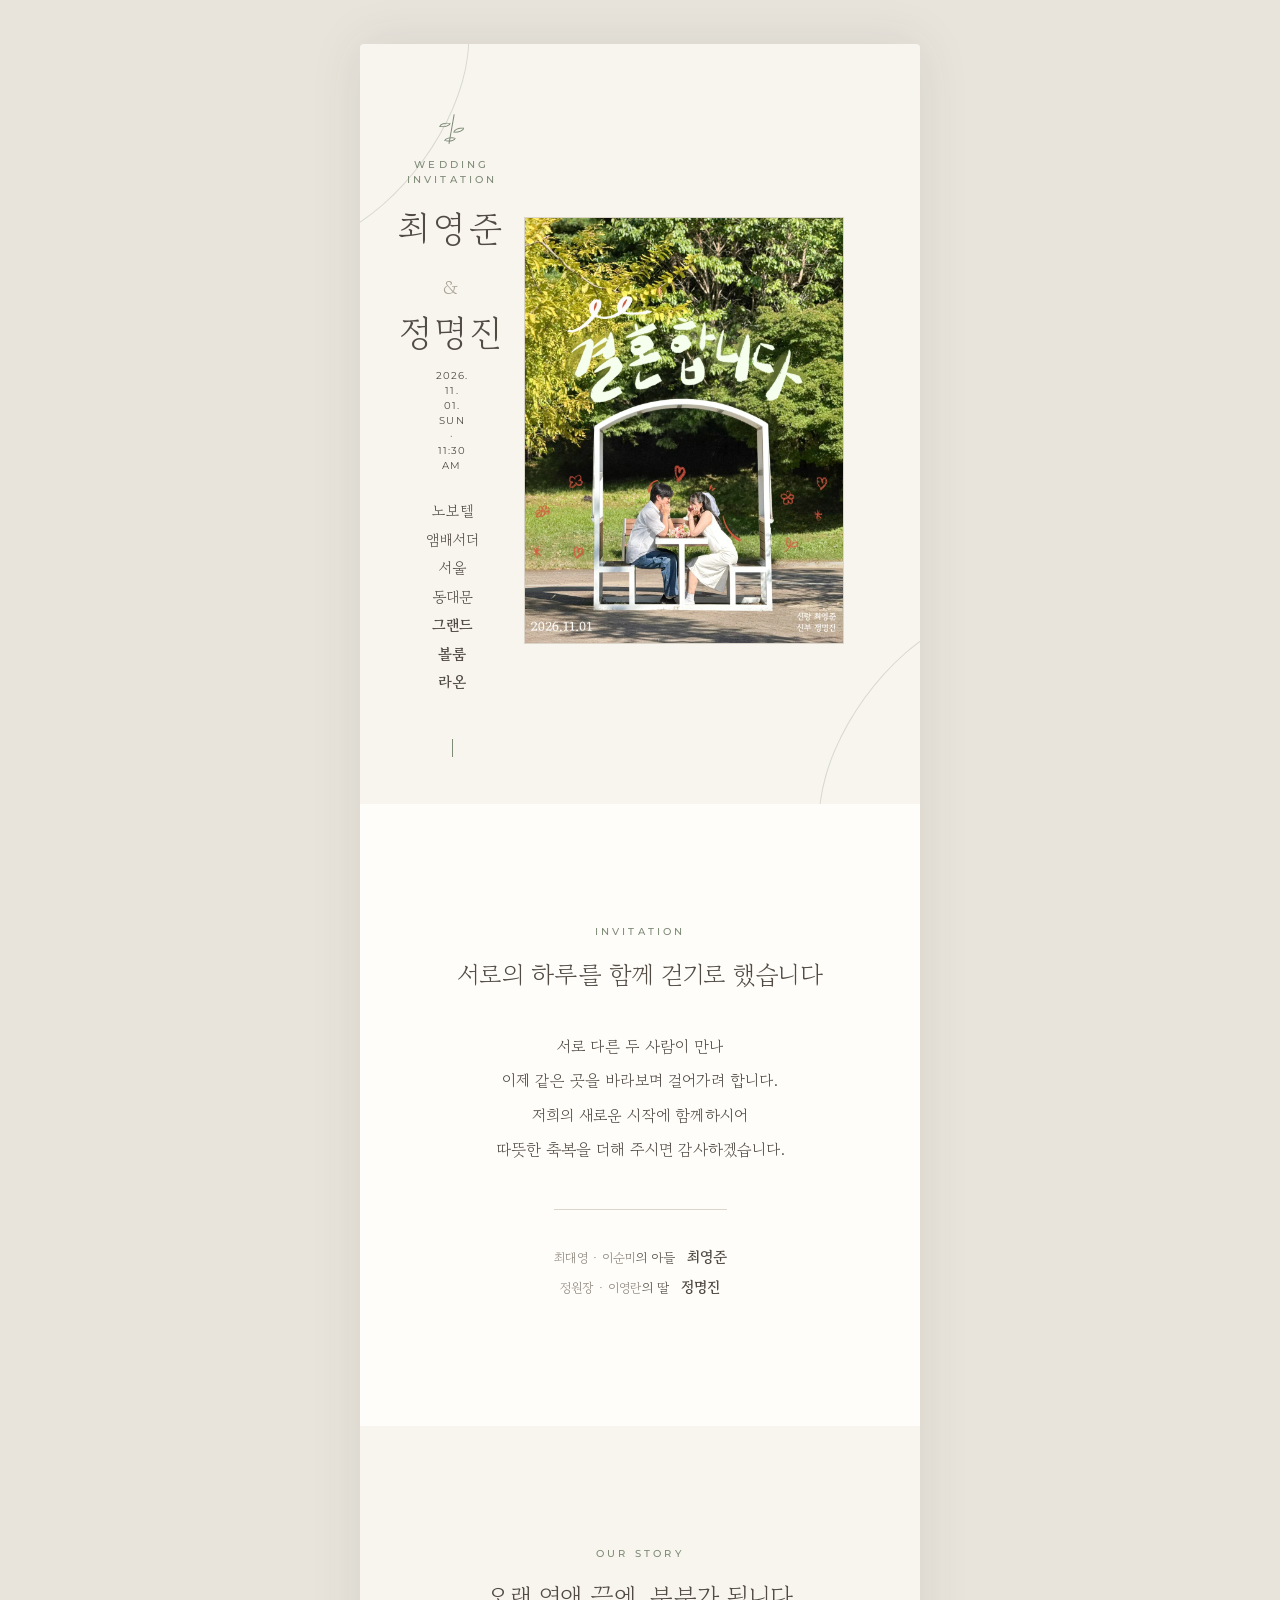
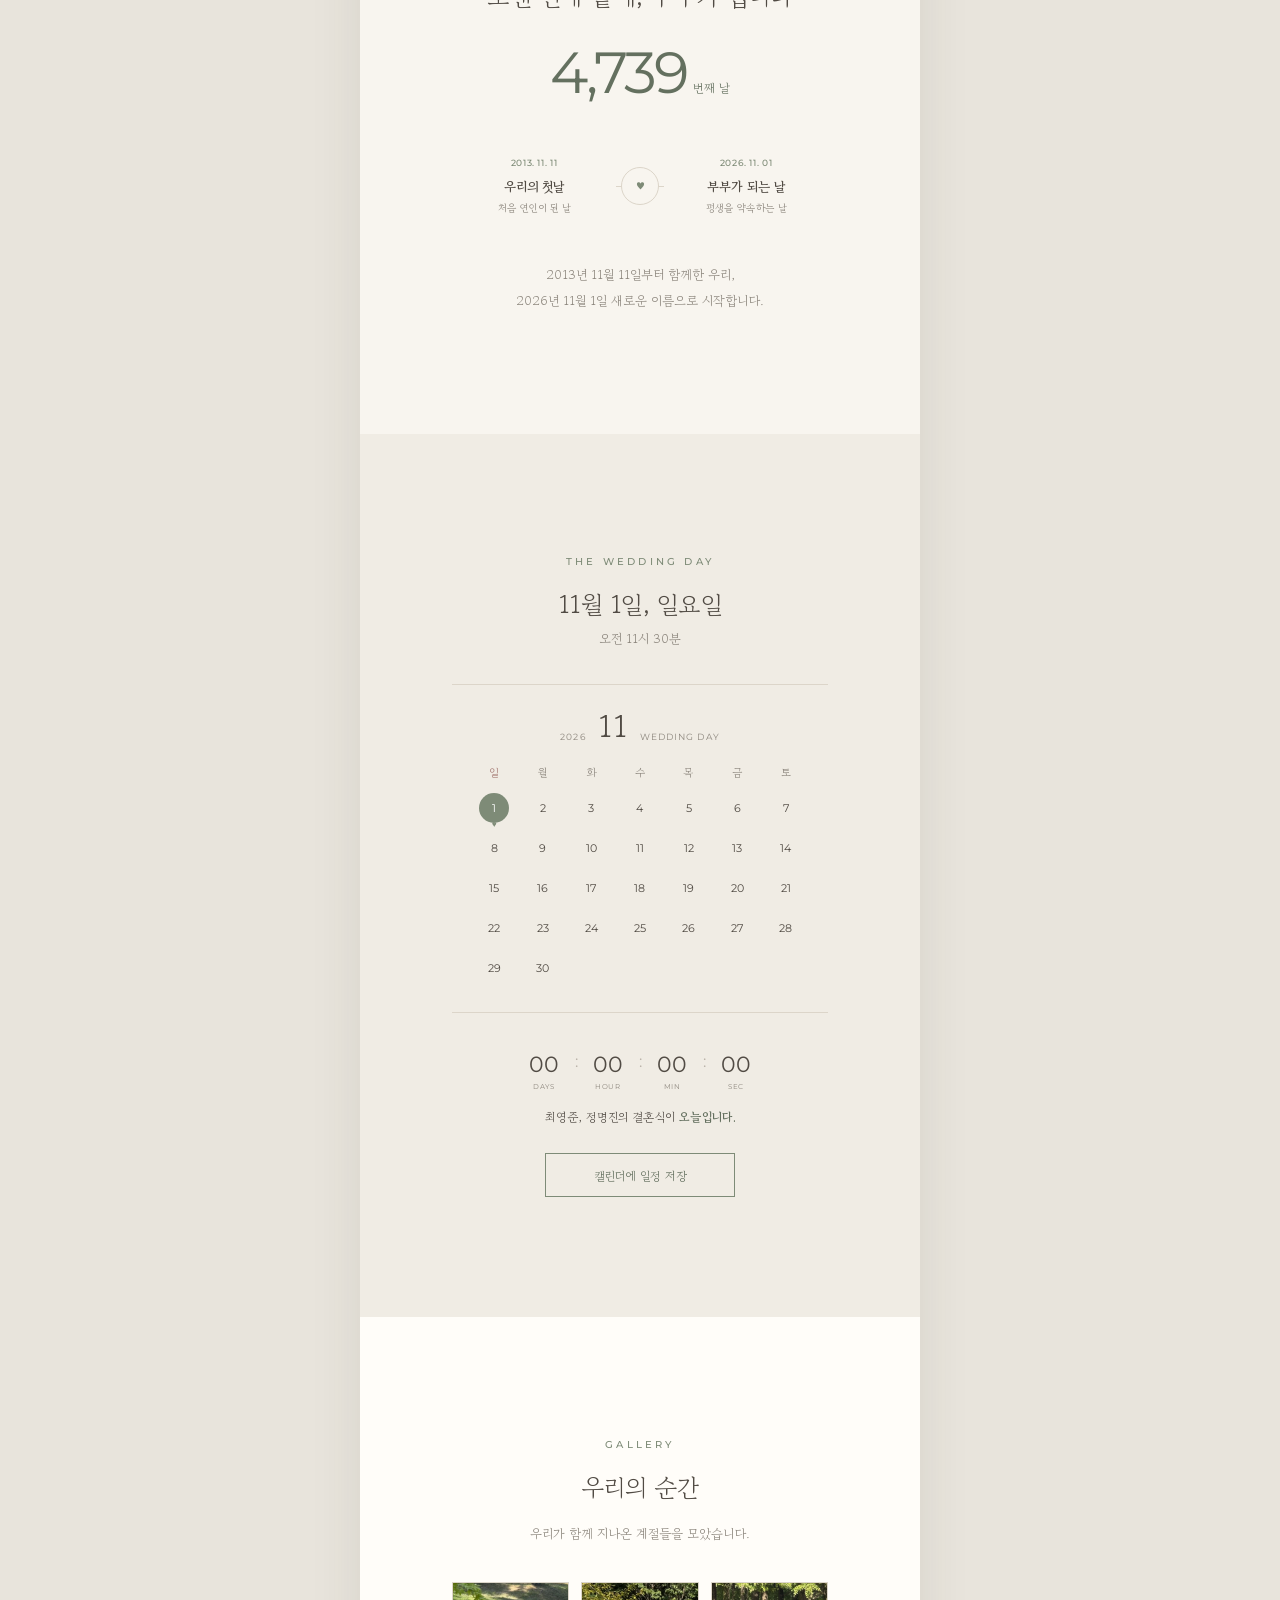
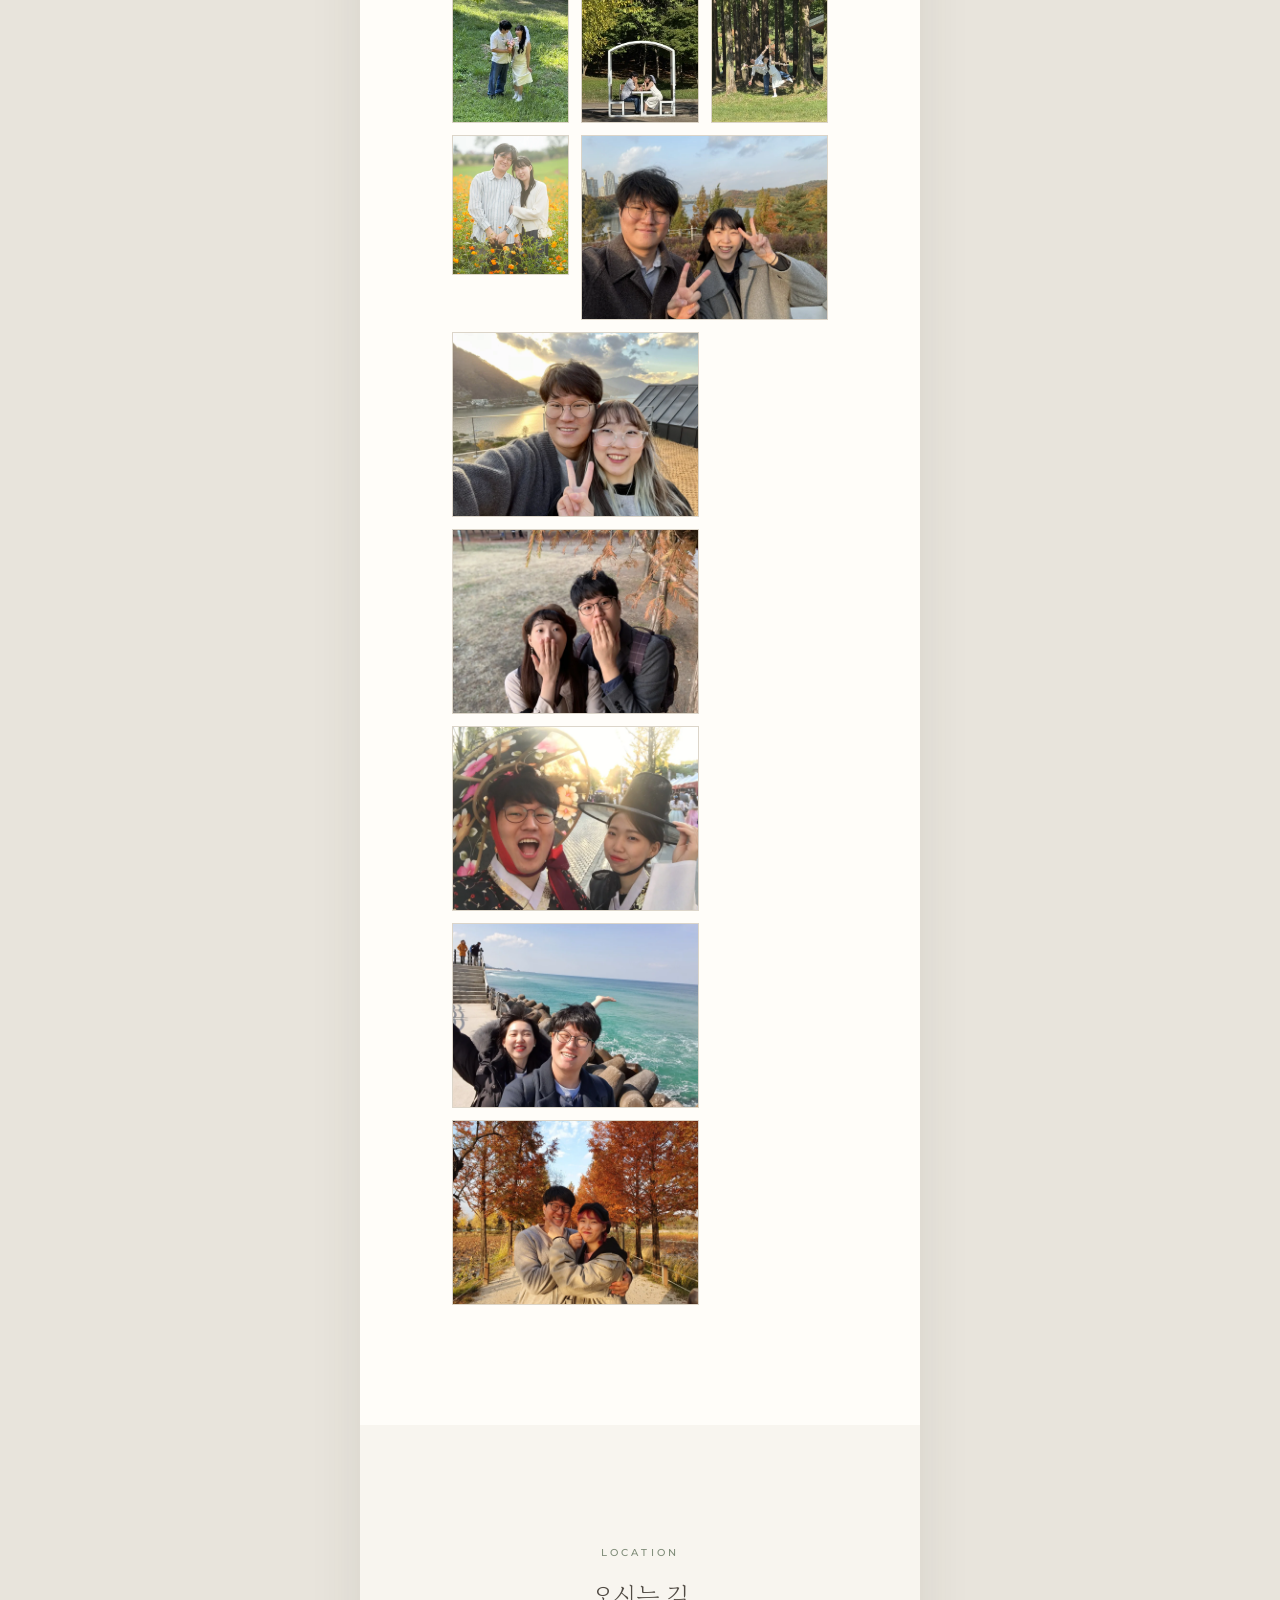
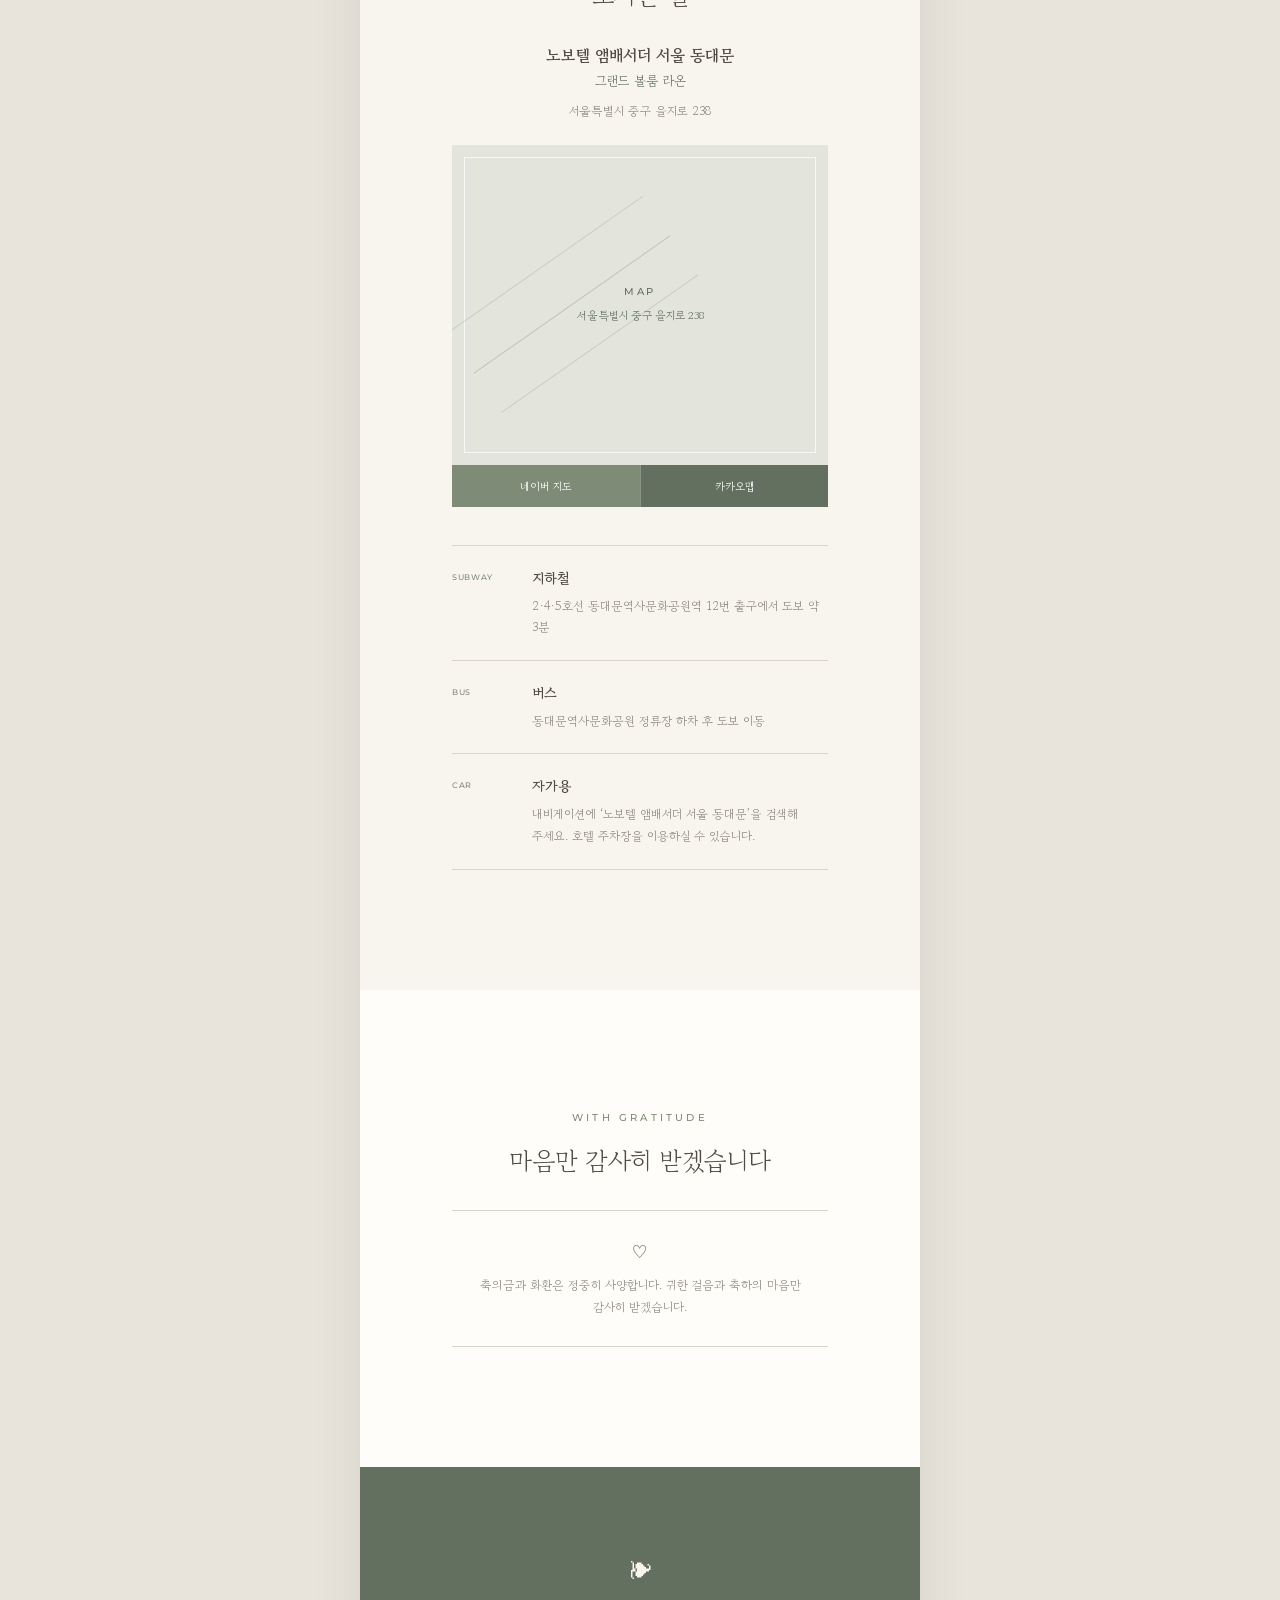
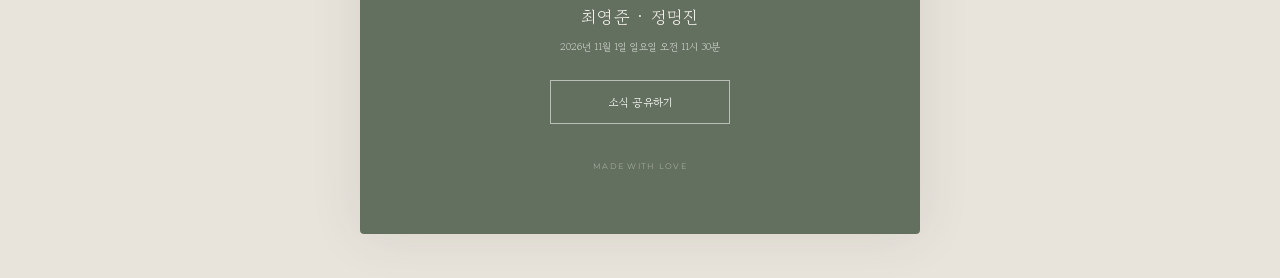
==== commit 8d0eaac7: "Bust cache for updated wedding hero photo" ====
--- a/static/wedding/index.html
+++ b/static/wedding/index.html
@@ -13,7 +13,7 @@
     <link rel="preconnect" href="https://fonts.googleapis.com" />
     <link rel="preconnect" href="https://fonts.gstatic.com" crossorigin />
     <link href="https://fonts.googleapis.com/css2?family=DM+Serif+Display&family=Gowun+Batang:wght@400;700&family=Montserrat:wght@400;500;600;700&family=Nanum+Pen+Script&family=Noto+Sans+KR:wght@400;500;700;900&display=swap" rel="stylesheet" />
-    <script type="module" crossorigin src="./assets/main-CLGwY9CE.js"></script>
+    <script type="module" crossorigin src="./assets/main-CGk0axmN.js"></script>
     <link rel="stylesheet" crossorigin href="./assets/main-C5ensjuN.css">
   </head>
   <body data-page="invitation" data-theme="classic">
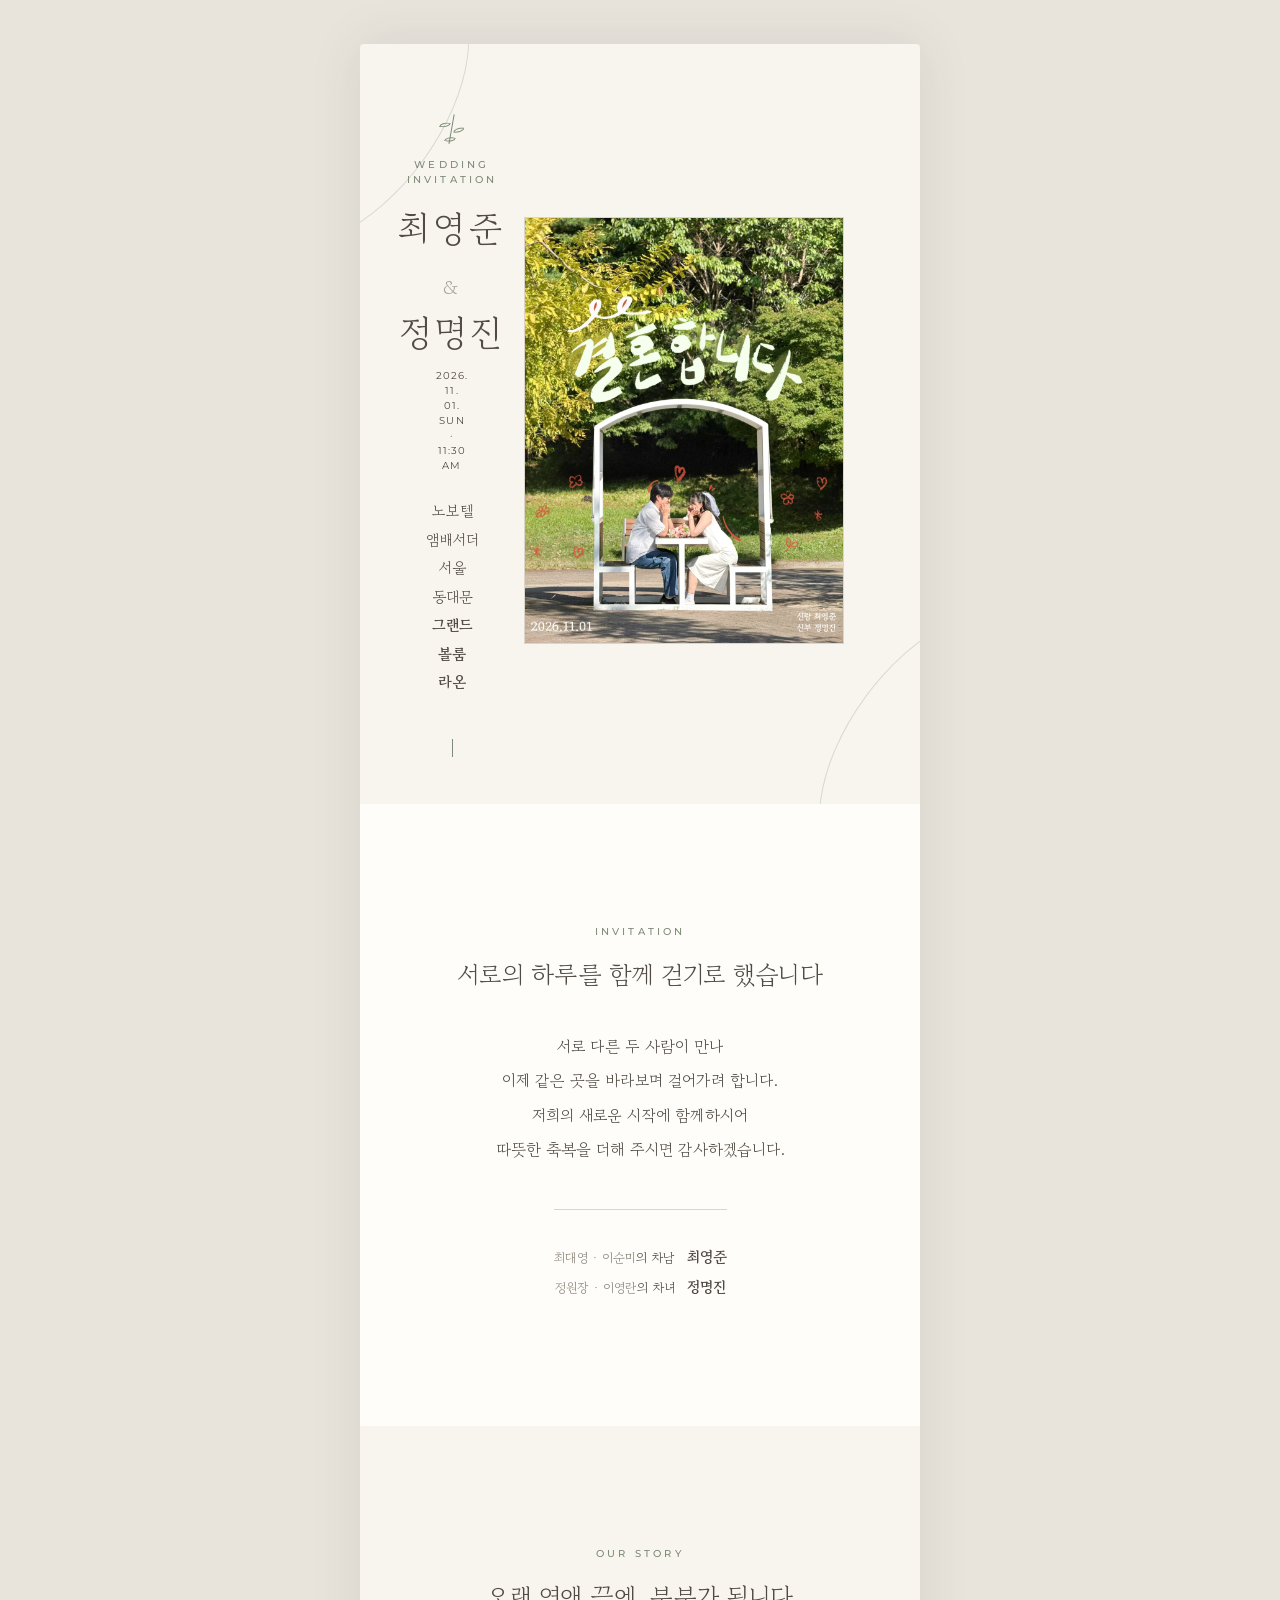
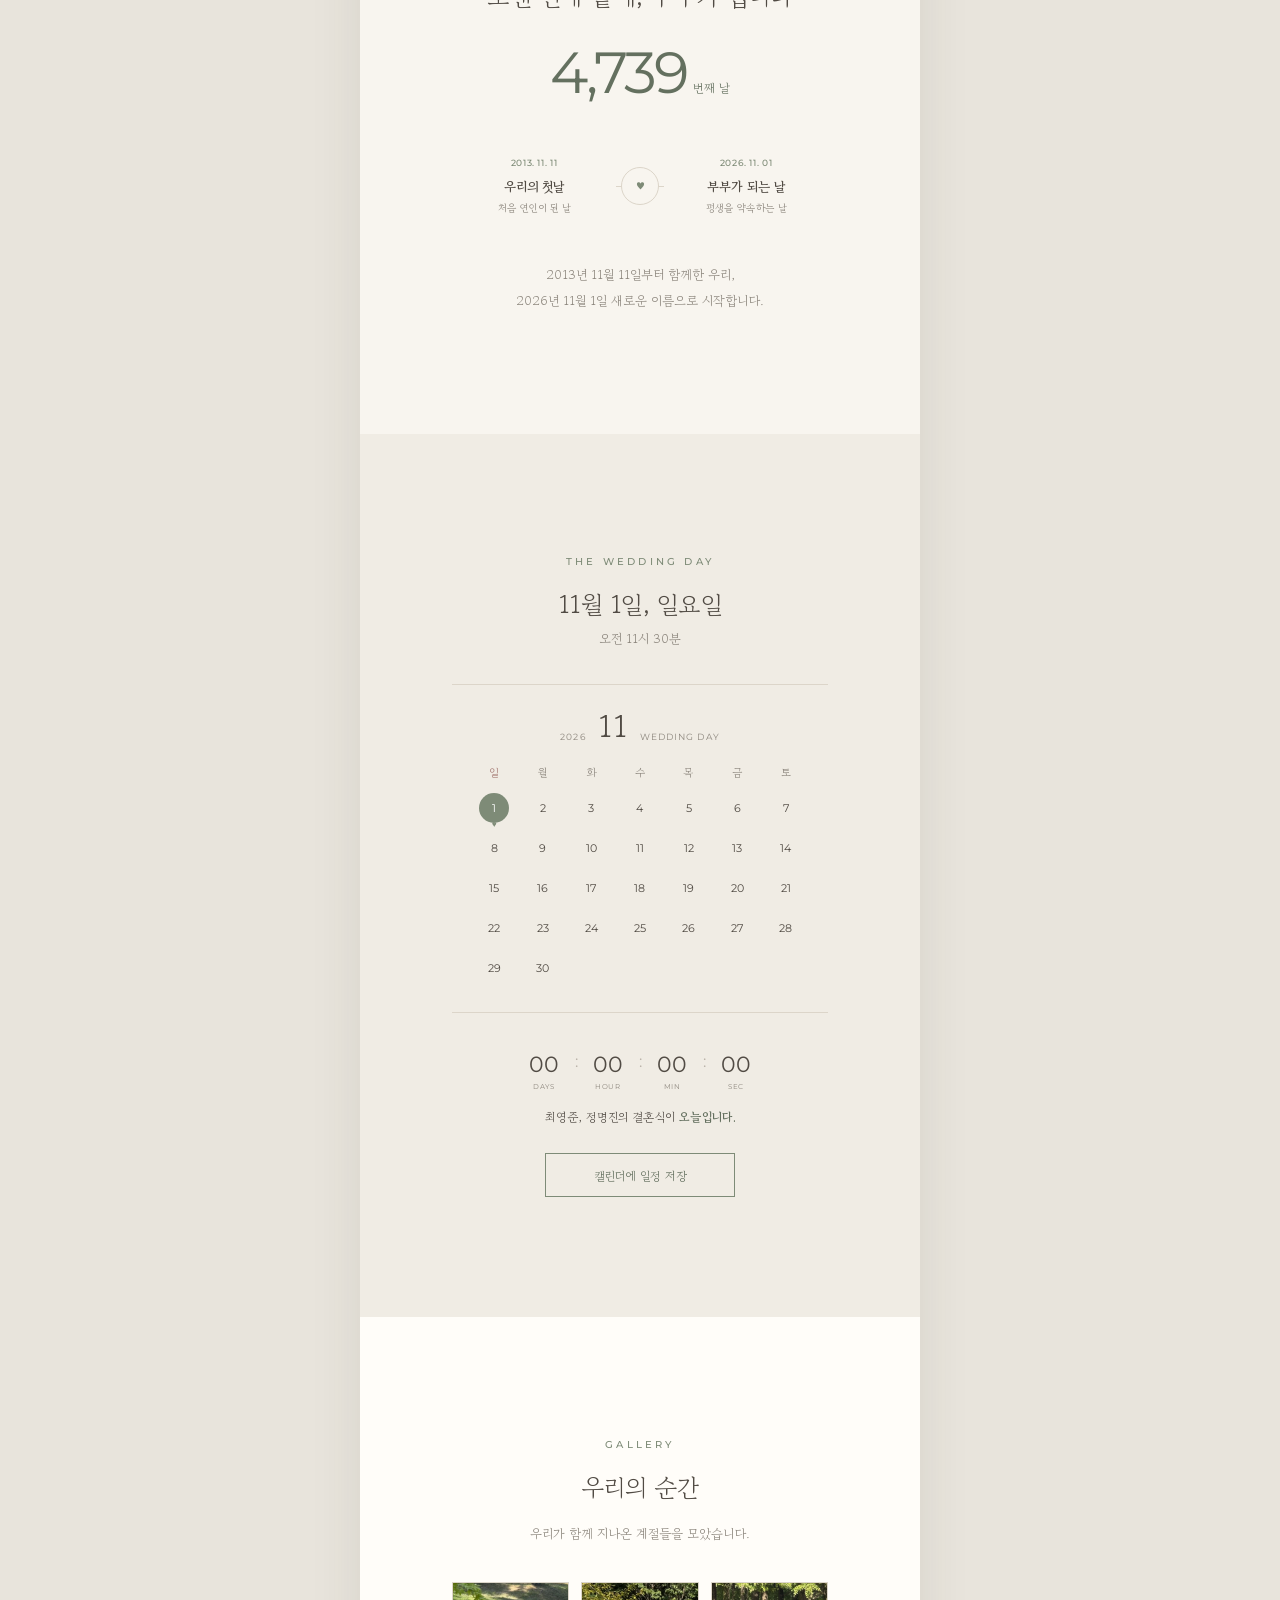
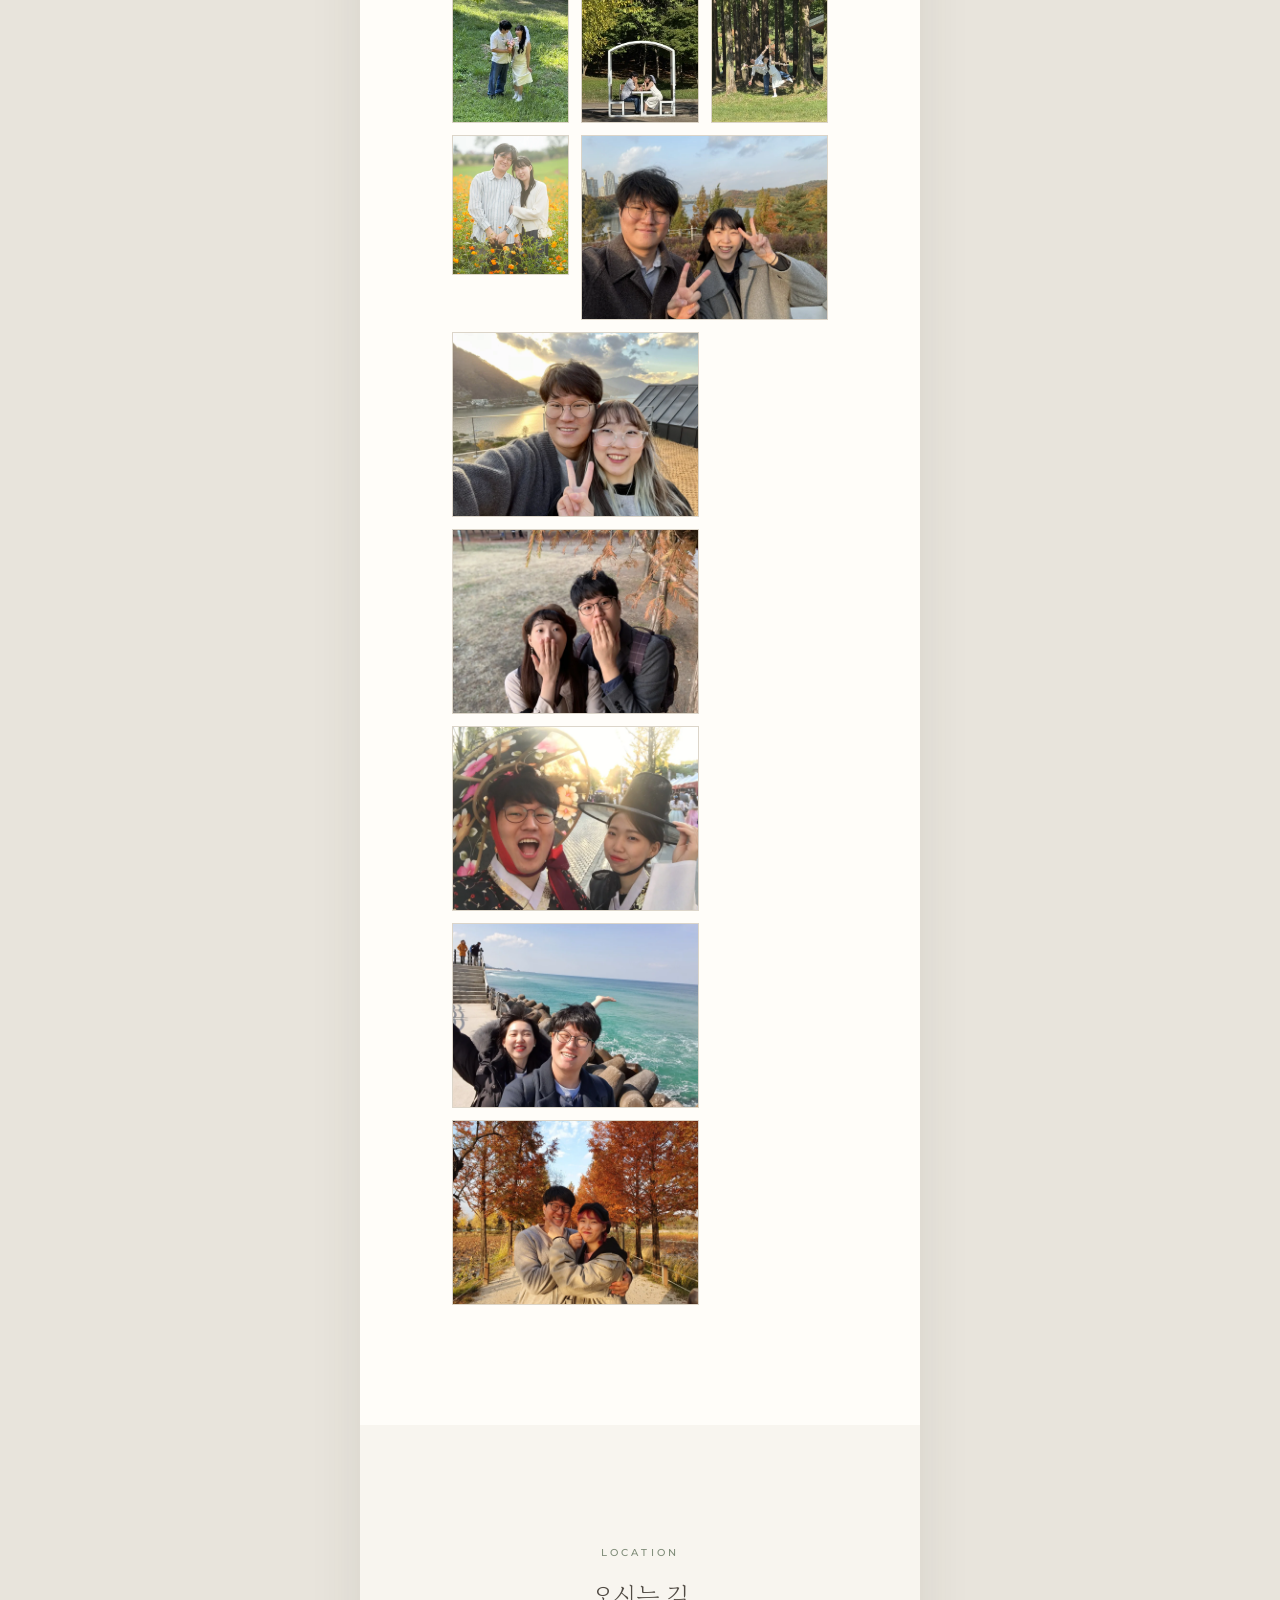
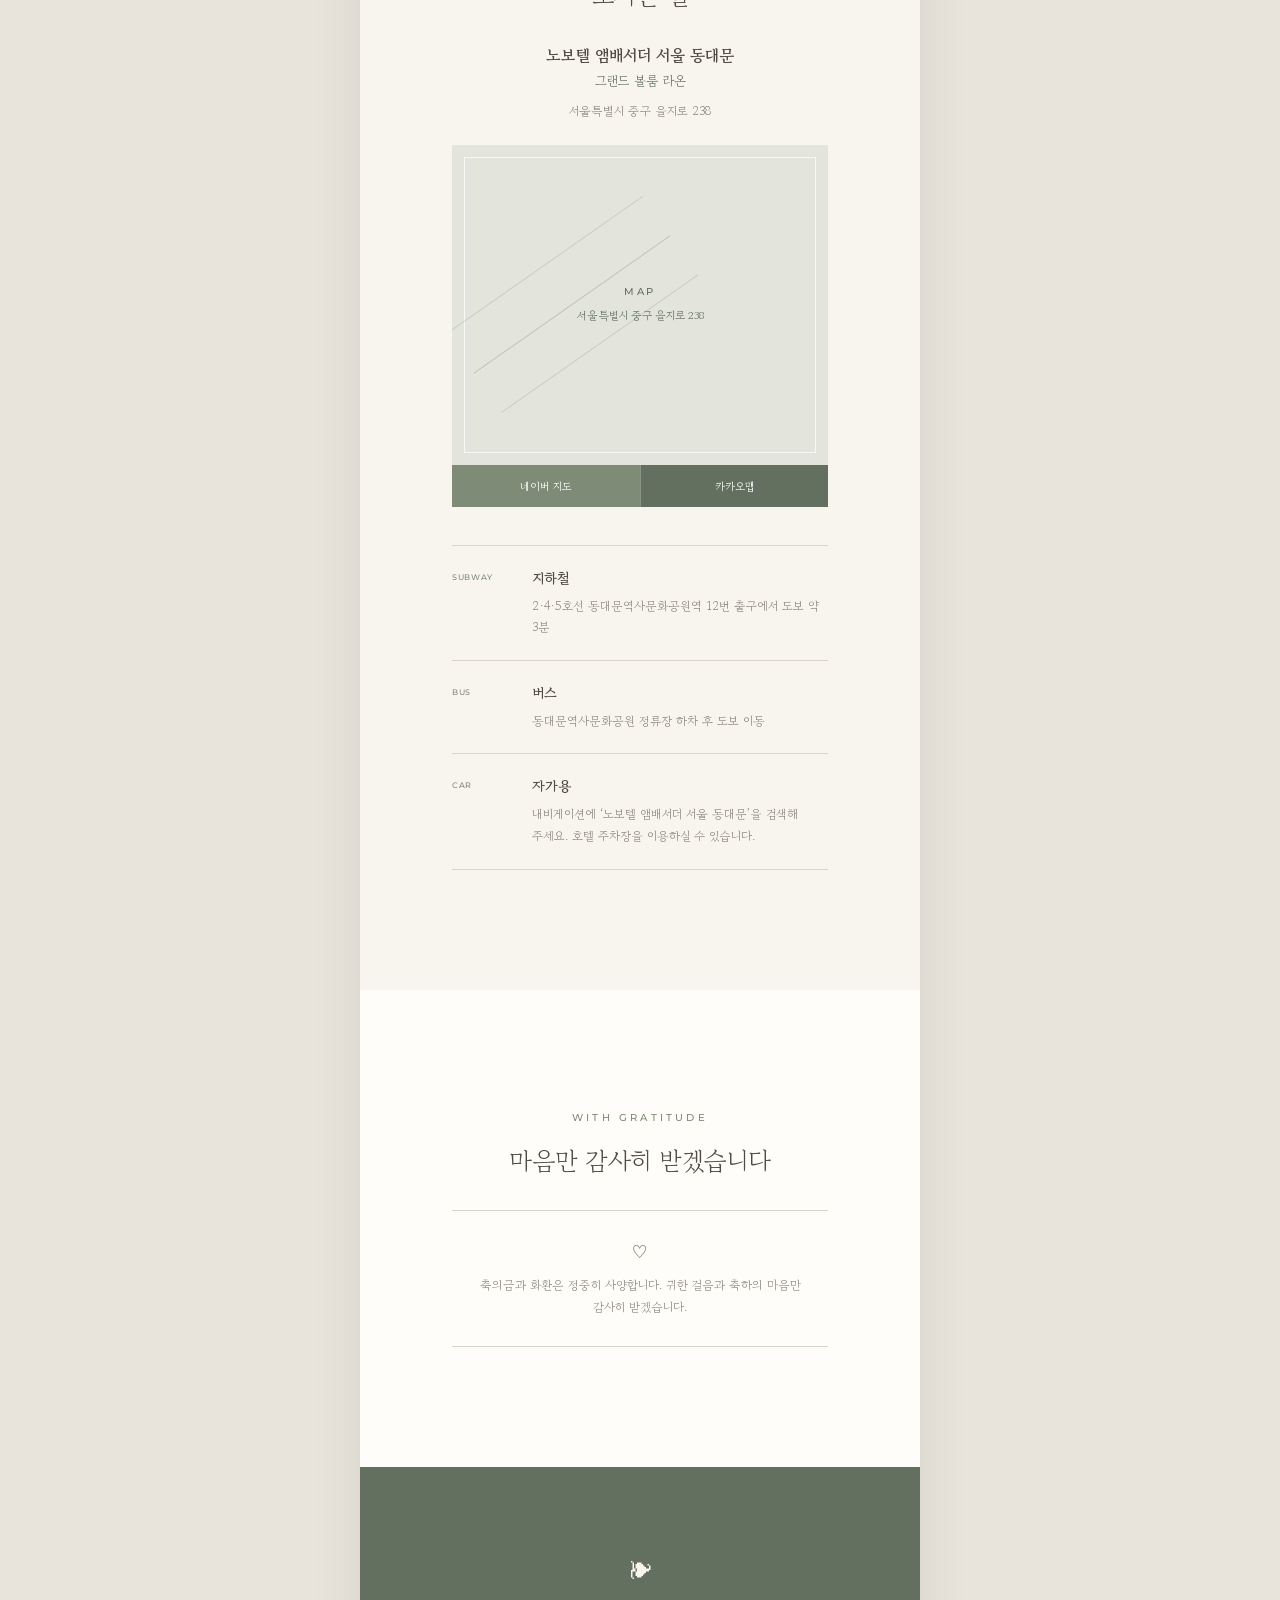
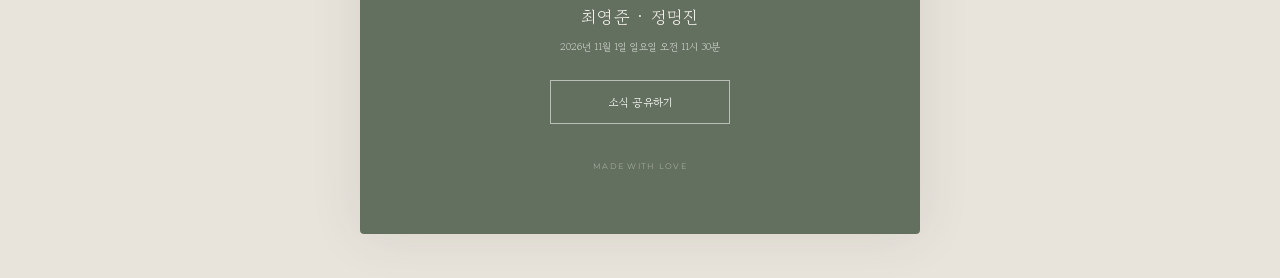
==== commit ed792a93: "Refine marriage announcement copy" ====
--- a/static/wedding/index.html
+++ b/static/wedding/index.html
@@ -13,8 +13,8 @@
     <link rel="preconnect" href="https://fonts.googleapis.com" />
     <link rel="preconnect" href="https://fonts.gstatic.com" crossorigin />
     <link href="https://fonts.googleapis.com/css2?family=DM+Serif+Display&family=Gowun+Batang:wght@400;700&family=Montserrat:wght@400;500;600;700&family=Nanum+Pen+Script&family=Noto+Sans+KR:wght@400;500;700;900&display=swap" rel="stylesheet" />
-    <script type="module" crossorigin src="./assets/main-CGk0axmN.js"></script>
-    <link rel="stylesheet" crossorigin href="./assets/main-C5ensjuN.css">
+    <script type="module" crossorigin src="./assets/main-CnZ2rMJU.js"></script>
+    <link rel="stylesheet" crossorigin href="./assets/main-BfIRj7Ne.css">
   </head>
   <body data-page="invitation" data-theme="classic">
     <div class="scroll-progress" aria-hidden="true"><i></i></div>
--- a/static/wedding/assets/main-BfIRj7Ne.css
+++ b/static/wedding/assets/main-BfIRj7Ne.css
@@ -0,0 +1 @@
+:root{--paper:#f8f5ef;--paper-deep:#f0ece4;--ink:#514b44;--muted:#8d877e;--sage:#7e8b77;--sage-deep:#64705f;--line:#dcd5c9;--white:#fffdf9;--serif:"Gowun Batang", serif;--sans:"Montserrat", sans-serif}*{box-sizing:border-box}html{scroll-behavior:smooth}body{color:var(--ink);font-family:var(--serif);-webkit-font-smoothing:antialiased;background:#e8e4dc;margin:0}button,a{-webkit-tap-highlight-color:transparent}button{font:inherit}a{color:inherit;text-decoration:none}#invitation{background:var(--paper);width:100%;max-width:480px;margin:0 auto;overflow:hidden;box-shadow:0 0 52px #3e372c1a}.section{text-align:center;padding:98px max(20px,6vw);position:relative}.section-kicker{color:var(--sage);font:500 10px/1.5 var(--sans);letter-spacing:.32em;margin:0 0 15px}h1,h2,h3,p{word-break:keep-all}h2{letter-spacing:-.02em;margin:0;font-size:22px;font-weight:400;line-height:1.6}.section-note{color:var(--muted);margin:15px 0 35px;font-size:13px;line-height:1.9}.hero{flex-direction:column;align-items:center;min-height:100svh;padding-top:70px;padding-bottom:36px;display:flex;overflow:hidden}.hero:before,.hero:after{content:"";pointer-events:none;border:1px solid #7e8b7747;border-radius:50%;width:170px;height:310px;position:absolute;transform:rotate(36deg)}.hero:before{top:-115px;left:-128px}.hero:after{bottom:-85px;right:-135px}.botanical{width:30px;height:33px;margin-bottom:12px;position:relative;transform:rotate(-8deg)}.botanical:before{content:"";background:var(--sage);width:1px;height:30px;position:absolute;top:2px;left:14px;transform:rotate(18deg)}.botanical i{border:1px solid var(--sage);border-radius:100% 0;width:11px;height:6px;position:absolute}.botanical i:first-child{top:9px;left:3px;transform:rotate(18deg)}.botanical i:nth-child(2){top:16px;left:16px;transform:rotate(192deg)}.botanical i:nth-child(3){top:24px;left:6px;transform:rotate(22deg)}.eyebrow{color:var(--sage);font:500 10px/1.5 var(--sans);letter-spacing:.32em;margin:0 0 14px}.hero h1{letter-spacing:.08em;margin:0 0 11px;font-size:clamp(27px,8vw,31px);font-weight:400}.hero h1 .amp{color:#aaa397;margin:0 6px;font-size:18px}.hero__date{font:400 10px/1.5 var(--sans);letter-spacing:.11em;margin:0 0 31px}.hero__photo{width:100%}.hero__venue{margin:25px 0 0;font-size:14px;line-height:1.9}.hero__venue strong{font-weight:700}.scroll-cue{height:28px;margin-top:auto;padding-top:18px}.scroll-cue span{background:var(--sage);width:1px;height:18px;animation:1.8s ease-in-out infinite scroll;display:block}.photo{border:1px solid var(--line);color:#a7a095;cursor:pointer;background:linear-gradient(145deg,#eeebe4,#faf7f1);justify-content:center;align-items:center;width:100%;padding:0;display:flex;position:relative;overflow:hidden}.photo--empty{cursor:default;flex-direction:column;gap:8px}.photo--empty:before,.map-placeholder:before{content:"";border:1px solid #ffffffb8;position:absolute;inset:12px}.photo--empty span,.map-placeholder>span{font:500 10px/1 var(--sans);letter-spacing:.28em}.photo--empty small{font-size:11px}.photo img{object-fit:cover;width:100%;height:100%;transition:transform .6s;display:block}.photo:hover img{transform:scale(1.025)}.photo--main{aspect-ratio:3/4}.greeting{background:var(--white)}.greeting__copy{margin:35px 0 42px;font-size:15px;line-height:2.15}.family{border-top:1px solid var(--line);padding-top:27px;display:inline-block}.family p{margin:9px 0;font-size:13px}.family span{color:var(--muted)}.family strong{margin-left:8px;font-size:15px;font-weight:700}.story{background:var(--paper)}.story__days{color:var(--sage-deep);margin:28px 0 8px}.story__days strong{font:400 clamp(40px, 12vw, 58px)/1 var(--sans);letter-spacing:-.05em}.story__days span{margin-left:7px;font-size:12px}.story__timeline{grid-template-columns:1fr 48px 1fr;align-items:center;margin:42px 0 34px;display:grid;position:relative}.story__timeline:before{content:"";z-index:0;background:var(--line);height:1px;position:absolute;top:50%;left:12%;right:12%}.story__timeline article{z-index:1;background:var(--paper);padding:13px 7px;position:relative}.story__timeline time,.story__timeline strong,.story__timeline span{display:block}.story__timeline time{color:var(--sage);font:500 9px/1.4 var(--sans);letter-spacing:.07em}.story__timeline strong{margin:8px 0 4px;font-size:13px}.story__timeline span{color:var(--muted);font-size:10px}.story__timeline>div{z-index:2;border:1px solid var(--line);background:var(--paper);border-radius:50%;place-items:center;width:38px;height:38px;margin:auto;display:grid;position:relative}.story__timeline i{color:var(--sage);font-size:10px;font-style:normal}.story__copy{color:var(--muted);margin:0;font-size:13px;line-height:2}.date-section{background:var(--paper-deep)}.date-section__time{color:var(--muted);margin:5px 0 36px;font-size:13px}.calendar{border-top:1px solid var(--line);border-bottom:1px solid var(--line);padding:25px 18px 29px}.calendar__header{color:var(--muted);font:400 9px/1 var(--sans);letter-spacing:.12em;justify-content:center;align-items:end;gap:12px;margin-bottom:23px;display:flex}.calendar__header strong{color:var(--ink);font:400 31px/1 var(--serif)}.calendar__week,.calendar__days{grid-template-columns:repeat(7,1fr);align-items:center;display:grid}.calendar__week{color:var(--muted);margin-bottom:13px;font-size:11px}.calendar__week span:first-child{color:#a77d76}.calendar__days{font:400 11px/30px var(--sans);row-gap:10px}.calendar__days .is-wedding{z-index:0;color:#fff;position:relative}.calendar__days .is-wedding:before{content:"";z-index:-1;background:var(--sage);border-radius:50%;width:30px;height:30px;margin:auto;position:absolute;inset:0}.calendar__days .is-wedding:after{content:"♥";color:var(--sage);font-size:8px;position:absolute;bottom:-16px;left:50%;transform:translate(-50%)}.countdown{justify-content:center;align-items:start;gap:9px;margin:41px 0 18px;display:flex}.countdown div{min-width:43px}.countdown strong{font:400 22px/1 var(--sans);display:block}.countdown span{color:var(--muted);font:400 7px/1 var(--sans);letter-spacing:.08em;margin-top:7px;display:block}.countdown b{color:#b8b1a7;font:400 16px/1 var(--sans)}.countdown-message{margin:0 0 28px;font-size:12px}.countdown-message strong{color:var(--sage-deep);font-weight:700}.line-button{border:1px solid var(--sage);min-width:190px;min-height:44px;color:var(--sage-deep);cursor:pointer;background:0 0;border-radius:0;padding:10px 22px;font-size:12px}.gallery{background:var(--white)}.gallery__grid{grid-template-columns:repeat(2,1fr);gap:8px;display:grid}.gallery__grid .photo{aspect-ratio:1/1.2}.gallery__grid .photo--landscape{aspect-ratio:4/3;grid-column:1/-1}.gallery__grid .photo--wide{aspect-ratio:1.55;grid-column:1/-1}.location__summary{margin:28px 0 26px}.location__summary strong,.location__summary span{display:block}.location__summary strong{font-size:16px}.location__summary span{color:var(--sage-deep);margin-top:4px;font-size:13px}.location__summary p{color:var(--muted);margin:12px 0 0;font-size:12px}.map-placeholder{height:220px;color:var(--sage-deep);background:#e3e4dc;flex-direction:column;justify-content:center;gap:10px;display:flex;position:relative;overflow:hidden}.map-placeholder:after{content:"";background:#7e8b7759;width:240px;height:1px;position:absolute;transform:rotate(-35deg);box-shadow:0 48px #7e8b7740,0 -48px #7e8b7740}.map-placeholder>*{z-index:1}.map-placeholder p{margin:0;font-size:11px}.map-buttons{grid-template-columns:1fr 1fr;margin-bottom:38px;display:grid}.map-buttons a{background:var(--sage);color:#fff;padding:13px 8px;font-size:11px}.map-buttons a+a{background:var(--sage-deep);border-left:1px solid #ffffff40}.transport{text-align:left}.transport article{border-top:1px solid var(--line);grid-template-columns:55px 1fr;gap:8px;padding:22px 0;display:grid}.transport article:last-child{border-bottom:1px solid var(--line)}.transport article>span{color:var(--sage);font:500 8px/1.4 var(--sans);letter-spacing:.08em;padding-top:4px}.transport h3{margin:0 0 7px;font-size:14px}.transport p{color:var(--muted);margin:0;font-size:12px;line-height:1.8}.contact{background:var(--paper-deep)}.contact__buttons{grid-template-columns:1fr 1fr;gap:8px;margin-bottom:34px;display:grid}.person-button{border:1px solid var(--line);background:#ffffff6b;padding:20px 12px}.person-button span,.person-button strong,.person-button em{display:block}.person-button span{color:var(--muted);font-size:10px}.person-button strong{margin:4px 0 13px;font-size:15px}.person-button em{color:var(--sage-deep);font-size:10px;font-style:normal}.notice{border:1px solid var(--line);color:var(--muted);margin:34px 0 0;padding:16px;font-size:11px;line-height:1.8}.footer{padding-top:73px;padding-bottom:calc(48px + env(safe-area-inset-bottom));background:var(--sage-deep);color:#f8f5ef}.footer__mark{margin-bottom:18px;font-size:24px}.footer p{letter-spacing:.06em;margin:0;font-size:17px}.footer>span{color:#ffffffad;margin:10px 0 26px;font-size:10px;display:block}.share-button{color:#fff;cursor:pointer;background:0 0;border:1px solid #ffffff8c;min-width:180px;min-height:44px;font-size:11px}.footer small{color:#fff6;font:400 8px/1 var(--sans);letter-spacing:.16em;text-transform:uppercase;margin-top:38px;display:block}.toast{z-index:50;color:#fff;opacity:0;pointer-events:none;background:#302e2ae6;border-radius:30px;padding:11px 18px;font-size:12px;transition:all .25s;position:fixed;bottom:28px;left:50%;transform:translate(-50%,12px)}.toast.is-visible{opacity:1;transform:translate(-50%)}.photo-modal{background:0 0;border:0;width:min(100% - 28px,600px);max-height:90vh;padding:0;overflow:visible}.photo-modal::backdrop{background:#1e1d1be6}.photo-modal img{object-fit:contain;width:100%;max-height:86vh;display:block}.photo-modal__close{z-index:1;color:#fff;width:38px;height:38px;font:300 29px/1 var(--sans);cursor:pointer;background:0 0;border:0;position:absolute;top:-43px;right:-3px}.theme-picker{z-index:40;top:max(10px, env(safe-area-inset-top));color:#fff;-webkit-backdrop-filter:blur(14px);backdrop-filter:blur(14px);background:#262522db;border:1px solid #ffffff38;border-radius:999px;align-items:center;gap:9px;width:min(100% - 20px,720px);padding:7px 8px 7px 12px;display:flex;position:fixed;left:50%;transform:translate(-50%);box-shadow:0 8px 25px #0000002e}.theme-picker>span{color:#ffffff94;font:500 7px/1 var(--sans);letter-spacing:.16em;flex:none}.theme-picker>div{scrollbar-width:none;flex:1;gap:3px;display:flex;overflow-x:auto}.theme-picker>div::-webkit-scrollbar{display:none}.theme-picker button{color:#ffffffad;cursor:pointer;white-space:nowrap;background:0 0;border:0;border-radius:999px;flex:1 0 auto;min-height:32px;padding:6px 11px;font-size:10px}.theme-picker button[aria-pressed=true]{color:#302e2b;background:#fff;font-weight:700}.scroll-progress{z-index:60;pointer-events:none;height:2px;position:fixed;inset:0 0 auto}.scroll-progress i{background:var(--sage);transform-origin:0;width:100%;height:100%;display:block;transform:scaleX(0)}.marquee{display:none;overflow:hidden}.hero__issue{display:none}.no-gift{border-top:1px solid var(--line);border-bottom:1px solid var(--line);width:min(100%,590px);margin:30px auto 0;padding:27px 20px}.no-gift span{color:var(--sage);margin-bottom:10px;font-size:18px;display:block}.no-gift p{color:var(--muted);margin:0;font-size:12px;line-height:1.9}.reveal{opacity:0;transition:opacity .8s,transform .8s cubic-bezier(.2,.65,.3,1);transform:translateY(18px)}.reveal.is-shown{opacity:1;transform:translateY(0)}.hero .reveal:nth-of-type(2){transition-delay:80ms}.hero .reveal:nth-of-type(3){transition-delay:.16s}.hero__photo.reveal{transition-delay:.24s}@keyframes scroll{0%,to{transform-origin:top;opacity:.3;transform:scaleY(.28)}50%{opacity:1;transform:scaleY(1)}}@media (width<=359px){.section{padding-top:76px;padding-bottom:76px}.hero{min-height:auto;padding-top:45px;padding-bottom:28px}.hero h1{font-size:25px}.hero__date{letter-spacing:.06em}.greeting__copy{font-size:13px;line-height:2}.family p{font-size:12px}.story__timeline{grid-template-columns:1fr 36px 1fr}.story__timeline>div{width:30px;height:30px}.story__timeline span{display:none}.countdown{gap:4px}.countdown div{min-width:40px}.transport article{grid-template-columns:48px 1fr}}body[data-theme=archive]{--paper:#eee9df;--paper-deep:#ded7cb;--ink:#26231f;--muted:#746d63;--sage:#8f382d;--sage-deep:#70271f;--line:#bcb3a5;--white:#f8f4eb;font-family:var(--serif);background:#cbc4b9;padding:0}body[data-theme=archive] #invitation{background:var(--paper);border-radius:0;width:100%;max-width:1160px;box-shadow:0 30px 90px #1e19142e}body[data-theme=archive] .hero{color:#fffaf0;isolation:isolate;background:#191714;min-height:100svh;padding:0;display:block}body[data-theme=archive] .hero:before{z-index:1;background:linear-gradient(#100d0a1f 20%,#100d0ad1 100%);border:0;border-radius:0;width:auto;height:auto;inset:0;transform:none}body[data-theme=archive] .hero:after{content:"THE ARCHIVE / 2013—2026";z-index:3;color:#fffaf08f;width:auto;height:auto;font:500 8px/1 var(--sans);letter-spacing:.28em;transform-origin:0 0;white-space:nowrap;border:0;inset:50% auto auto 18px;transform:rotate(-90deg)translate(-50%)}body[data-theme=archive] .botanical{display:none}body[data-theme=archive] .hero__photo{z-index:0;width:100%;height:100%;position:absolute;inset:0}body[data-theme=archive] .hero__photo .photo{aspect-ratio:auto;border:0;width:100%;height:100%}body[data-theme=archive] .hero__photo img{object-position:center;filter:sepia(.13)saturate(.72)contrast(1.08)}body[data-theme=archive] .hero .eyebrow{z-index:3;color:#fffaf0;margin:0;position:absolute;top:88px;left:46px}body[data-theme=archive] .hero h1{z-index:3;color:#fffaf0;font-family:"DM Serif Display", var(--serif);letter-spacing:-.045em;text-align:left;grid-template-rows:auto auto auto;gap:1px;margin:0;font-size:clamp(50px,15vw,78px);line-height:.82;display:grid;position:absolute;bottom:172px;left:46px;right:24px}body[data-theme=archive] .hero h1 .name--groom{grid-row:1}body[data-theme=archive] .hero h1 .name--bride{grid-row:3}body[data-theme=archive] .hero h1 .amp{color:#e7b8a8;grid-row:2;justify-self:end;margin:-4px 18% -2px 0;font:italic 31px/1 DM Serif Display,serif;position:static}body[data-theme=archive] .hero__date{z-index:3;color:#fffaf0c2;margin:0;position:absolute;bottom:132px;left:48px}body[data-theme=archive] .hero__venue{z-index:3;text-align:left;margin:0;position:absolute;bottom:43px;left:48px}body[data-theme=archive] .hero__issue{z-index:3;color:#fffaf0;text-align:center;border:1px solid #fffaf094;gap:5px;width:88px;padding:14px 10px;display:grid;position:absolute;top:76px;right:18px}body[data-theme=archive] .hero__issue span,body[data-theme=archive] .hero__issue i{font:500 7px/1.2 var(--sans);letter-spacing:.12em}body[data-theme=archive] .hero__issue b{font:400 10px/1.3 var(--serif)}body[data-theme=archive] .hero__issue i{font-style:normal}body[data-theme=archive] .hero .scroll-cue{z-index:3;margin:0;position:absolute;bottom:45px;right:28px}body[data-theme=archive] .marquee{background:#ded7cb;border-top:1px solid #a59b8d;border-bottom:1px solid #a59b8d;display:block}body[data-theme=archive] .marquee div{color:#5d564e;width:max-content;font:500 9px/1 var(--sans);letter-spacing:.18em;gap:25px;padding:13px 0;animation:25s linear infinite archive-marquee;display:flex}body[data-theme=archive] .marquee b{color:var(--sage)}body[data-theme=archive] .section:not(.hero):not(.footer){border-bottom:1px solid var(--line)}body[data-theme=archive] .section-kicker{color:var(--sage)}body[data-theme=archive] h2{font-family:"DM Serif Display", var(--serif);font-size:clamp(31px,7vw,58px);line-height:1.15}body[data-theme=archive] .story__days strong{color:#26231f;font-family:"DM Serif Display", var(--serif);font-size:clamp(72px,22vw,150px)}body[data-theme=archive] .story__timeline{border-top:1px solid #26231f;border-bottom:1px solid #26231f;padding:22px 8px}body[data-theme=archive] .story__timeline article,body[data-theme=archive] .story__timeline>div{background:var(--paper)}body[data-theme=archive] .calendar{background:#f7f2e9;border:1px solid #26231f;padding:30px 22px;box-shadow:8px 8px #9e9385}body[data-theme=archive] .calendar__days .is-wedding:before{background:#8f382d}body[data-theme=archive] .line-button{color:#fffaf0;background:#26231f;border:1px solid #26231f}body[data-theme=archive] .gallery{background:#d8d0c4}body[data-theme=archive] .gallery__grid{counter-reset:archive-photo;grid-template-columns:repeat(2,1fr);gap:18px 12px}body[data-theme=archive] .gallery__grid .photo{counter-increment:archive-photo;aspect-ratio:3/4;background:#f8f4eb;border:8px solid #f8f4eb;border-bottom-width:29px;overflow:visible;box-shadow:0 5px 16px #281f1826}body[data-theme=archive] .gallery__grid .photo:after{content:"NO. 0" counter(archive-photo);color:#6a6259;font:500 7px/1 var(--sans);letter-spacing:.1em;position:absolute;bottom:-21px;right:3px}body[data-theme=archive] .gallery__grid .photo:nth-child(3n+1){transform:rotate(-1.2deg)}body[data-theme=archive] .gallery__grid .photo:nth-child(3n+2){transform:rotate(1deg)}body[data-theme=archive] .gallery__grid .photo--landscape{aspect-ratio:4/3;grid-column:1/-1}body[data-theme=archive] .map-placeholder{background:#ded7cb;border:1px solid #26231f}body[data-theme=archive] .map-buttons a{background:#8f382d}body[data-theme=archive] .map-buttons a+a{background:#26231f}body[data-theme=archive] .person-button,body[data-theme=archive] .no-gift{background:#f7f2e9;border:1px solid #26231f}body[data-theme=archive] .footer{background:#26231f}body[data-theme=blue]{--paper:#b9d7f0;--paper-deep:#8bb9df;--ink:#082b58;--muted:#3e658b;--sage:#155caa;--sage-deep:#083f82;--line:#729fc8;--white:#dcecff;font-family:"Noto Sans KR", var(--sans);background:#082b58;padding:0}body[data-theme=blue] #invitation{background:var(--paper);width:100%;max-width:none;box-shadow:none;border-radius:0}body[data-theme=blue] .section{text-align:left}body[data-theme=blue] .hero{color:#082b58;background:#b9d7f0;align-items:flex-start;min-height:100svh;padding:0 22px 42px;display:flex}body[data-theme=blue] .hero:before{display:none}body[data-theme=blue] .hero:after{content:"BLUE HOUR";z-index:2;color:#dcecff;width:auto;height:auto;font:700 9px/1 var(--sans);letter-spacing:.28em;border:0;inset:calc(48svh - 4px) 20px auto auto;transform:translateY(-100%)}body[data-theme=blue] .botanical{display:none}body[data-theme=blue] .hero__photo{order:-3;width:calc(100% + 44px);height:48svh;margin:0 -22px 24px}body[data-theme=blue] .hero__photo .photo{aspect-ratio:auto;border:0;width:100%;height:100%}body[data-theme=blue] .hero__photo img{object-position:center;filter:saturate(.92)contrast(1.02)}body[data-theme=blue] .hero .eyebrow{color:#155caa;text-align:left;order:-2;width:100%;margin:0 0 14px;font-weight:700}body[data-theme=blue] .hero h1{color:#082b58;letter-spacing:-.09em;order:-1;grid-template-rows:auto auto auto;gap:7px;width:100%;margin:0;font:900 clamp(58px,17vw,98px)/.82 Noto Sans KR,sans-serif;display:grid}body[data-theme=blue] .hero h1 .name{display:block}body[data-theme=blue] .hero h1 .name--groom{text-align:left;grid-row:1}body[data-theme=blue] .hero h1 .name--bride{text-align:right;grid-row:3}body[data-theme=blue] .hero h1 .amp{color:#082b58;width:44px;height:44px;font:700 17px/1 var(--sans);letter-spacing:0;border:2px solid #082b58;border-radius:50%;grid-row:2;justify-self:center;place-items:center;margin:0;display:grid;position:static;transform:none}body[data-theme=blue] .hero__date{color:#082b58;text-align:left;border-top:2px solid #082b58;width:100%;margin:26px 0 0;padding-top:12px;font-weight:700}body[data-theme=blue] .hero__venue{text-align:left;width:100%;margin:15px 0 0}body[data-theme=blue] .hero__issue{display:none}body[data-theme=blue] .hero .scroll-cue{align-self:flex-start;margin:22px 0 0}body[data-theme=blue] .marquee{color:#dcecff;background:#082b58;display:block;overflow:hidden}body[data-theme=blue] .marquee div{width:max-content;font:600 9px/1 var(--sans);letter-spacing:.2em;gap:25px;padding:15px 0;animation:20s linear infinite archive-marquee;display:flex}body[data-theme=blue] .marquee b{color:#f6a354}body[data-theme=blue] .section:not(.hero):not(.footer){border-bottom:2px solid #082b58}body[data-theme=blue] .section-kicker{color:#155caa;align-items:center;gap:12px;width:100%;font-weight:700;display:flex}body[data-theme=blue] .section-kicker:after{content:"";background:#155caa;flex:1;height:2px}body[data-theme=blue] h2{letter-spacing:-.065em;max-width:760px;font:900 clamp(34px,8vw,78px)/1.05 Noto Sans KR,sans-serif}body[data-theme=blue] .greeting__copy,body[data-theme=blue] .family,body[data-theme=blue] .story__copy{text-align:left;margin-left:0}body[data-theme=blue] .story__days{color:#082b58;text-align:left;margin:35px 0 10px}body[data-theme=blue] .story__days strong{letter-spacing:-.09em;font:900 clamp(94px,28vw,210px)/.75 Noto Sans KR,sans-serif}body[data-theme=blue] .story__days span{font:700 10px/1 var(--sans);letter-spacing:.16em;margin:22px 0 0 4px;display:block}body[data-theme=blue] .story__timeline{border-top:2px solid #082b58;border-bottom:2px solid #082b58;margin-left:0}body[data-theme=blue] .story__timeline article{background:var(--paper);text-align:left}body[data-theme=blue] .story__timeline article:last-child{text-align:right}body[data-theme=blue] .story__timeline>div{background:#f6a354;border:2px solid #082b58}body[data-theme=blue] .date-section{background:#dcecff}body[data-theme=blue] .calendar{border-color:#082b58;max-width:720px;margin-left:0;padding:27px 0}body[data-theme=blue] .calendar__days .is-wedding:before{background:#f06e3d;border-radius:50% 50% 8px;transform:rotate(45deg)}body[data-theme=blue] .calendar__days .is-wedding{color:#fff}body[data-theme=blue] .countdown,body[data-theme=blue] .countdown-message{max-width:720px;margin-left:0}body[data-theme=blue] .countdown{justify-content:flex-start}body[data-theme=blue] .line-button{color:#dcecff;background:#082b58;border:2px solid #082b58;font-weight:700}body[data-theme=blue] .gallery{color:#dcecff;background:#082b58}body[data-theme=blue] .gallery .section-kicker,body[data-theme=blue] .gallery .section-note{color:#8bb9df}body[data-theme=blue] .gallery .section-kicker:after{background:#8bb9df}body[data-theme=blue] .gallery__grid{grid-template-columns:repeat(2,1fr);gap:4px}body[data-theme=blue] .gallery__grid .photo{aspect-ratio:3/4;border:0}body[data-theme=blue] .gallery__grid .photo--landscape{aspect-ratio:16/10;grid-column:1/-1}body[data-theme=blue] .map-placeholder{background:#8bb9df;border:2px solid #082b58}body[data-theme=blue] .map-buttons a{background:#155caa}body[data-theme=blue] .map-buttons a+a{background:#082b58}body[data-theme=blue] .person-button{text-align:left;background:0 0;border:2px solid #082b58}body[data-theme=blue] .no-gift{text-align:left;background:#dcecff;border:2px solid #082b58;margin-left:0}body[data-theme=blue] .footer{color:#dcecff;text-align:left;background:#082b58}body[data-theme=blue] .footer__mark{display:none}body[data-theme=orange]{--paper:#f6efe2;--paper-deep:#eadfce;--ink:#241f1a;--muted:#71675d;--sage:#f15a24;--sage-deep:#c33b12;--line:#b7aa99;--white:#fff9ee;font-family:"Noto Sans KR", var(--sans);background:#f15a24;padding:0}body[data-theme=orange] #invitation{background:var(--paper);border-radius:0;width:100%;max-width:1240px;box-shadow:0 28px 100px #4d1e0c40}body[data-theme=orange] .section{text-align:left}body[data-theme=orange] .hero{background-color:#f6efe2;background-image:radial-gradient(#f15a24 1.1px,#0000 1.1px);background-size:16px 16px;align-items:flex-start;min-height:100svh;padding:86px 20px 38px}body[data-theme=orange] .hero:before{content:"11.01";z-index:0;color:#f15a241f;width:auto;height:auto;font:900 clamp(100px, 30vw, 170px)/.8 var(--sans);letter-spacing:-.1em;border:0;top:44%;left:9px;transform:rotate(-90deg)}body[data-theme=orange] .hero:after{content:"OUR FIRST ISSUE";z-index:3;color:#fff9ee;width:auto;height:auto;font:700 8px/1 var(--sans);letter-spacing:.2em;border:0;top:99px;bottom:auto;right:27px;transform:none}body[data-theme=orange] .botanical{display:none}body[data-theme=orange] .hero__photo{z-index:1;order:-2;width:84%;height:49svh;margin:0 0 30px auto;transform:rotate(2.2deg)}body[data-theme=orange] .hero__photo:before{content:"";z-index:-1;background:#f15a24;position:absolute;inset:-9px}body[data-theme=orange] .hero__photo .photo{aspect-ratio:auto;border:0;height:100%}body[data-theme=orange] .hero__photo img{object-position:center 42%;filter:saturate(1.08)contrast(1.02)}body[data-theme=orange] .hero .eyebrow{z-index:2;color:#c33b12;text-align:left;width:100%;margin:0 0 16px;font-weight:700}body[data-theme=orange] .hero h1{z-index:2;color:#241f1a;letter-spacing:-.085em;grid-template-columns:1fr auto 1fr;align-items:center;width:100%;margin:0;font:900 clamp(44px,13vw,74px)/.9 Noto Sans KR,sans-serif;display:grid;position:relative}body[data-theme=orange] .hero h1 .name--bride{text-align:right}body[data-theme=orange] .hero h1 .amp{color:#fff9ee;letter-spacing:0;background:#f15a24;border-radius:50%;place-items:center;width:42px;height:42px;margin:0 7px;font-size:15px;display:grid}body[data-theme=orange] .hero__date{z-index:2;color:#fff9ee;text-align:left;background:#241f1a;width:100%;margin:25px 0 0;padding:11px 13px}body[data-theme=orange] .hero__venue{z-index:2;text-align:left;width:100%;margin:17px 0 0}body[data-theme=orange] .hero__issue{z-index:3;color:#fff9ee;text-align:center;background:#241f1a;border-radius:50%;place-items:center;width:74px;height:74px;display:grid;position:absolute;top:95px;left:8px;transform:rotate(-10deg)}body[data-theme=orange] .hero__issue span{font:700 8px/1 var(--sans);letter-spacing:.08em}body[data-theme=orange] .hero__issue b{font:500 8px/1 var(--sans)}body[data-theme=orange] .hero__issue i{display:none}body[data-theme=orange] .hero .scroll-cue{align-self:flex-start;margin:24px 0 0}body[data-theme=orange] .marquee{color:#fff9ee;background:#f15a24;display:block}body[data-theme=orange] .marquee div{width:max-content;font:700 9px/1 var(--sans);letter-spacing:.18em;gap:22px;padding:16px 0;animation:17s linear infinite archive-marquee;display:flex}body[data-theme=orange] .marquee b{color:#241f1a}body[data-theme=orange] .section:not(.hero):not(.footer){border-bottom:2px solid #241f1a}body[data-theme=orange] .section-kicker{color:#fff9ee;background:#f15a24;padding:7px 10px;font-weight:700;display:inline-block;transform:rotate(-1.5deg)}body[data-theme=orange] h2{letter-spacing:-.065em;max-width:820px;font:900 clamp(34px,8vw,80px)/1.08 Noto Sans KR,sans-serif}body[data-theme=orange] .greeting__copy,body[data-theme=orange] .family,body[data-theme=orange] .story__copy{text-align:left;margin-left:0}body[data-theme=orange] .story__days{color:#f15a24;text-align:left;margin:42px 0 10px}body[data-theme=orange] .story__days strong{font:900 clamp(100px, 29vw, 220px)/.72 var(--sans);letter-spacing:-.11em}body[data-theme=orange] .story__days span{font:700 11px/1 var(--sans);letter-spacing:.16em;margin-top:24px;display:block}body[data-theme=orange] .story__timeline{background:#fff9ee;border:2px solid #241f1a;margin-left:0;padding:18px 8px;box-shadow:8px 8px #f15a24}body[data-theme=orange] .story__timeline article,body[data-theme=orange] .story__timeline>div{background:#fff9ee}body[data-theme=orange] .story__timeline>div{background:#f15a24;border:2px solid #241f1a}body[data-theme=orange] .date-section{background:#eadfce}body[data-theme=orange] .calendar{background:#fff9ee;border:2px solid #241f1a;max-width:720px;margin-left:0;padding:29px 22px;box-shadow:10px 10px #f15a24}body[data-theme=orange] .calendar__days .is-wedding:before{background:#f15a24;border-radius:0;transform:rotate(-5deg)}body[data-theme=orange] .countdown,body[data-theme=orange] .countdown-message{max-width:720px;margin-left:0}body[data-theme=orange] .countdown{justify-content:flex-start}body[data-theme=orange] .line-button{color:#fff9ee;background:#241f1a;border:2px solid #241f1a;font-weight:700;box-shadow:5px 5px #f15a24}body[data-theme=orange] .gallery{color:#fff9ee;background:#f15a24}body[data-theme=orange] .gallery .section-kicker{color:#c33b12;background:#fff9ee}body[data-theme=orange] .gallery .section-note{color:#fff9eec7}body[data-theme=orange] .gallery__grid{background:#241f1a;grid-template-columns:repeat(2,1fr);gap:14px;padding:9px}body[data-theme=orange] .gallery__grid .photo{aspect-ratio:3/4;border:0}body[data-theme=orange] .gallery__grid .photo:nth-child(4n+1){transform:rotate(-.7deg)}body[data-theme=orange] .gallery__grid .photo:nth-child(4n+2){transform:rotate(.7deg)}body[data-theme=orange] .gallery__grid .photo--landscape{aspect-ratio:4/3;grid-column:1/-1}body[data-theme=orange] .map-placeholder{background:#eadfce;border:2px solid #241f1a}body[data-theme=orange] .map-buttons a{background:#f15a24}body[data-theme=orange] .map-buttons a+a{background:#241f1a}body[data-theme=orange] .person-button{text-align:left;background:#fff9ee;border:2px solid #241f1a;box-shadow:5px 5px #f15a24}body[data-theme=orange] .no-gift{text-align:left;background:#fff9ee;border:2px solid #241f1a;margin-left:0}body[data-theme=orange] .footer{color:#fff9ee;text-align:left;background:#241f1a}body[data-theme=orange] .footer__mark{display:none}@keyframes archive-marquee{to{transform:translate(-50%)}}@media (width>=900px){body[data-theme=archive] .hero h1{width:min(700px,58vw);font-size:clamp(76px,8vw,124px);bottom:162px;left:max(68px,8vw);right:auto}body[data-theme=archive] .hero h1 .amp{margin-right:28%}body[data-theme=archive] .hero .eyebrow,body[data-theme=archive] .hero__date,body[data-theme=archive] .hero__venue{left:max(70px,8vw)}body[data-theme=archive] .hero__issue{width:115px;padding:20px 14px;top:92px;right:max(50px,6vw)}body[data-theme=archive] .gallery__grid{grid-template-columns:repeat(4,1fr)}body[data-theme=archive] .gallery__grid .photo--landscape{grid-column:span 2}body[data-theme=blue] .hero{grid-template-rows:auto auto auto 1fr auto;grid-template-columns:1.25fr .75fr;column-gap:clamp(44px,6vw,100px);min-height:100svh;padding:64px max(48px,6vw);display:grid}body[data-theme=blue] .hero__photo{order:0;grid-area:1/1/6;width:100%;height:100%;margin:0}body[data-theme=blue] .hero .eyebrow{order:0;grid-area:1/2}body[data-theme=blue] .hero h1{order:0;grid-area:2/2;align-self:center;display:block}body[data-theme=blue] .hero h1 .name{font-size:clamp(72px,7.5vw,132px);line-height:.84}body[data-theme=blue] .hero h1 .name--bride{text-align:left}body[data-theme=blue] .hero h1 .amp{width:54px;height:54px;margin:16px 0;position:static;transform:none}body[data-theme=blue] .hero__date{grid-area:3/2}body[data-theme=blue] .hero__venue{grid-area:4/2;align-self:center}body[data-theme=blue] .hero .scroll-cue{grid-area:5/2}body[data-theme=blue] .hero:after{inset:auto auto 82px calc(max(48px,6vw) + 22px);transform:none}body[data-theme=blue] .section:not(.hero):not(.footer){padding:130px max(90px,10vw)}body[data-theme=blue] .gallery__grid{grid-template-columns:repeat(4,1fr)}body[data-theme=blue] .gallery__grid .photo--landscape{grid-column:span 2}body[data-theme=blue] .location__summary,body[data-theme=blue] .map-placeholder,body[data-theme=blue] .map-buttons,body[data-theme=blue] .transport,body[data-theme=blue] .contact__buttons,body[data-theme=blue] .no-gift{width:min(100%,980px);margin-left:0}body[data-theme=orange] .hero{grid-template-rows:auto auto auto auto 1fr auto;grid-template-columns:.88fr 1.12fr;gap:0 70px;min-height:100svh;padding:82px max(60px,7vw) 58px;display:grid}body[data-theme=orange] .hero__photo{order:0;grid-area:1/2/7;width:92%;height:100%;margin:0 0 0 auto}body[data-theme=orange] .hero .eyebrow{grid-area:1/1}body[data-theme=orange] .hero h1{grid-area:2/1;align-self:center;display:block}body[data-theme=orange] .hero h1 .name{text-align:left;font-size:clamp(66px,7.2vw,126px);line-height:.84;display:block}body[data-theme=orange] .hero h1 .amp{margin:18px 0}body[data-theme=orange] .hero__date{grid-area:3/1}body[data-theme=orange] .hero__venue{grid-area:4/1}body[data-theme=orange] .hero .scroll-cue{grid-area:6/1}body[data-theme=orange] .hero__issue{width:92px;height:92px;top:44px;left:auto;right:calc(max(60px,7vw) - 22px)}body[data-theme=orange] .section:not(.hero):not(.footer){padding:130px max(90px,10vw)}body[data-theme=orange] .gallery__grid{grid-template-columns:repeat(4,1fr);gap:18px}body[data-theme=orange] .gallery__grid .photo--landscape{grid-column:span 2}body[data-theme=orange] .location__summary,body[data-theme=orange] .map-placeholder,body[data-theme=orange] .map-buttons,body[data-theme=orange] .transport,body[data-theme=orange] .contact__buttons,body[data-theme=orange] .no-gift{width:min(100%,980px);margin-left:0}}body[data-page=notice],body[data-page=family],body[data-page=invitation]{background:#e8e4dc}body[data-page=notice] .announcement{background:var(--white)}.announcement__copy{color:var(--ink);margin:34px 0 42px;font-size:14px;line-height:2.15}.notice-date{background:var(--paper-deep)}.notice-date__time{color:var(--sage-deep);font:500 15px/1.5 var(--sans);letter-spacing:.04em;margin:10px 0 28px}.notice-date__family{border-top:1px solid var(--line);border-bottom:1px solid var(--line);width:min(100%,320px);color:var(--muted);margin:0 auto 30px;padding:22px 16px;font-size:12px;line-height:1.9}.post-wedding{background:var(--white)}.post-wedding__grid{grid-template-columns:repeat(2,1fr);gap:8px;display:grid}.post-wedding__grid .photo{min-height:230px}.post-wedding__grid .photo--landscape{grid-column:1/-1;min-height:210px}.post-wedding__grid .photo--empty{background:linear-gradient(145deg,#efede7,#fbf8f2)}.family-intro{background:var(--white);padding-bottom:82px}.family-intro__copy{color:var(--ink);margin:32px 0 38px;font-size:15px;line-height:2.1}.family-intro .family{padding-top:30px}.family-intro .family p{font-size:14px;line-height:1.8}.family-intro .family strong{font-size:16px}.schedule-section{background:var(--paper-deep)}.family-schedule{border-top:1px solid var(--line);text-align:left;margin:36px 0 34px}.family-schedule article{border-bottom:1px solid var(--line);grid-template-columns:42px 1fr;gap:14px;padding:25px 0;display:grid}.family-schedule article>span{color:#5f705b;font:700 10px/1.5 var(--sans);letter-spacing:.12em}.family-schedule time{color:#3f5542;font:700 clamp(17px, 4.8vw, 20px)/1.35 var(--sans);letter-spacing:-.02em;margin-bottom:10px;display:block}.family-schedule h3{color:#3f3a34;margin:0 0 7px;font-size:16px;font-weight:700}.family-schedule p{color:#625c54;margin:0;font-size:12px;line-height:1.8}.schedule-floor{color:#394b3b;font-weight:800}body[data-page=family] .hero__venue{color:#4a453f}body[data-page=family] .hero__venue strong{color:#3f5542;font-weight:800}body[data-page=family] .location__summary span{color:#3f5542;font-size:15px;font-weight:800}body[data-page=family] .family-note .section-note{color:#625c54}body[data-page=family] .section-kicker,body[data-page=family] .eyebrow{font-size:11px}body[data-page=family] h2{font-size:clamp(25px,7vw,29px);line-height:1.5}body[data-page=family] .section-note{font-size:15px;line-height:1.85}body[data-page=family] .hero h1{font-size:clamp(30px,9vw,36px)}body[data-page=family] .hero__date{font-size:12px}body[data-page=family] .hero__venue{font-size:16px}body[data-page=family] .family-schedule article{grid-template-columns:45px 1fr;gap:16px}body[data-page=family] .family-schedule article>span{font-size:11px}body[data-page=family] .family-schedule time{font-size:clamp(20px,5.6vw,24px)}body[data-page=family] .family-schedule h3{font-size:18px}body[data-page=family] .family-schedule p{font-size:14px;line-height:1.85}body[data-page=family] .location__summary strong{font-size:18px}body[data-page=family] .location__summary span{font-size:17px}body[data-page=family] .location__summary p,body[data-page=family] .map-placeholder p{font-size:14px}body[data-page=family] .map-buttons a{font-size:13px}body[data-page=family] .transport article>span{font-size:9px}body[data-page=family] .transport h3{font-size:16px}body[data-page=family] .transport p,body[data-page=family] .line-button{font-size:14px}body[data-page=family] .footer p{font-size:19px}body[data-page=family] .footer>span{font-size:12px}.family-schedule .is-pending time{color:#9b8f7f}.family-schedule .is-pending time:after{content:" · 입력 예정";font-weight:400}.family-note,.wedding-notice{background:var(--white)}.family-note .section-note{margin-bottom:0}@media (width>=720px){body[data-page=notice] #invitation,body[data-page=family] #invitation,body[data-page=invitation] #invitation{max-width:560px}.post-wedding__grid .photo{min-height:290px}.post-wedding__grid .photo--landscape{min-height:260px}}@media (width>=600px){body{padding:32px 0}#invitation{border-radius:4px;width:calc(100% - 48px);max-width:720px}.section{padding:112px clamp(52px,9vw,76px)}h2{font-size:25px}.hero{min-height:min(920px,100svh - 64px);padding-top:74px;padding-bottom:44px}.hero__photo{width:min(100%,430px)}.hero h1{font-size:33px}.greeting__copy{font-size:16px}.calendar,.countdown,.countdown-message{width:min(100%,500px);margin-left:auto;margin-right:auto}.gallery__grid{grid-template-columns:repeat(3,1fr);gap:10px}.gallery__grid .photo--landscape{grid-column:span 2}.gallery__grid .photo--wide{aspect-ratio:1.55;grid-column:span 2}.location__summary,.map-placeholder,.map-buttons,.transport,.contact__buttons,.notice{width:min(100%,590px);margin-left:auto;margin-right:auto}.map-placeholder{height:280px}.transport article{grid-template-columns:72px 1fr}.person-button{padding:24px 16px}.photo-modal{width:min(100% - 60px,760px)}}@media (width>=900px){body{padding:44px 0}#invitation{width:calc(100% - 80px);max-width:920px}.section{padding:120px 92px}.hero{grid-template-rows:auto auto auto auto 1fr auto;grid-template-columns:minmax(0,1fr) minmax(320px,.86fr);column-gap:72px;min-height:min(760px,100svh - 88px);padding-top:68px;padding-bottom:55px;display:grid}.hero .botanical,.hero .eyebrow,.hero h1,.hero__date,.hero__venue,.hero .scroll-cue{grid-column:1;justify-self:center}.hero .botanical{grid-row:1}.hero .eyebrow{grid-row:2}.hero h1{grid-row:3;font-size:36px}.hero__date{grid-row:4;margin-bottom:0}.hero__venue{grid-row:5;align-self:center;margin-top:0;font-size:15px}.hero .scroll-cue{grid-row:6;align-self:end;margin:0}.hero__photo{grid-area:1/2/7;align-self:center;width:100%;max-width:none}.hero:before{top:-90px;left:-92px}.hero:after{bottom:-100px;right:-100px}.greeting__copy{max-width:620px;margin-left:auto;margin-right:auto}.family{max-width:620px}.gallery__grid{gap:12px}.location__summary,.map-placeholder,.map-buttons,.transport,.contact__buttons,.notice{width:min(100%,680px)}.map-placeholder{height:320px}.footer{padding-top:84px;padding-bottom:64px}}@media (orientation:landscape) and (height<=600px) and (width<=899px){body{padding-top:0;padding-bottom:0}#invitation{border-radius:0;width:min(100%,620px)}.hero{min-height:auto;padding-top:42px}.hero__photo{width:min(100%,320px)}.scroll-cue{margin-top:20px}}@media (prefers-reduced-motion:reduce){html{scroll-behavior:auto}*,:before,:after{transition:none!important;animation:none!important}.reveal{opacity:1;transform:none}}body[data-theme=modern]{--paper:#151515;--paper-deep:#1b1b1b;--ink:#f3efe8;--muted:#a7a29b;--sage:#dc735f;--sage-deep:#c8604d;--line:#383633;--white:#111;font-family:var(--sans);background:#080808;padding:0}body[data-theme=modern] #invitation{width:100%;max-width:none;box-shadow:none;border-radius:0}body[data-theme=modern] .section{text-align:left;border-bottom:1px solid var(--line)}body[data-theme=modern] .hero{isolation:isolate;background:#101010;min-height:100svh;padding:0;display:block;position:relative}body[data-theme=modern] .hero:before{content:"";z-index:-1;background:radial-gradient(circle 42vw at var(--pointer-x,72%) var(--pointer-y,28%), #dc735f29, transparent 62%), linear-gradient(180deg, #08080814 18%, #08080852 48%, #080808eb 100%), linear-gradient(90deg, #08080866, transparent 58%);border:0;border-radius:0;width:auto;height:auto;inset:0;transform:none}body[data-theme=modern] .hero:after{content:"11 / 01";z-index:1;color:#ffffff57;width:auto;height:auto;font:500 clamp(10px, 1.2vw, 15px)/1 var(--sans);letter-spacing:.28em;background:0 0;border:0;border-radius:0;bottom:32px;right:max(24px,5vw);transform:none}body[data-theme=modern] .botanical{display:none}body[data-theme=modern] .eyebrow,body[data-theme=modern] .section-kicker{color:var(--sage);letter-spacing:.22em;font-weight:600}body[data-theme=modern] .hero .eyebrow{z-index:2;margin:0;position:absolute;top:max(78px,10vh);left:max(24px,7vw)}body[data-theme=modern] .hero h1{z-index:2;width:min(86%,1050px);font-family:var(--sans);letter-spacing:-.075em;text-align:left;text-shadow:0 5px 28px #0000006b;margin:0;font-size:clamp(42px,9vw,132px);font-weight:500;line-height:.9;position:absolute;top:clamp(132px,18vh,182px);left:max(24px,7vw)}body[data-theme=modern] .hero h1 .amp{color:var(--sage);font-size:.65em}body[data-theme=modern] .hero__date{z-index:2;color:#ffffffc7;text-align:left;text-shadow:0 2px 15px #0000008c;width:auto;margin:0;position:absolute;top:clamp(240px,37vh,355px);bottom:auto;left:max(24px,7vw)}body[data-theme=modern] .hero__venue{z-index:2;width:auto;font-family:var(--serif);text-align:left;margin:0;position:absolute;bottom:42px;left:max(24px,7vw)}body[data-theme=modern] .hero__photo{z-index:-2;width:100%;height:100%;margin:0;position:absolute;inset:0}body[data-theme=modern] .hero__photo .photo{aspect-ratio:auto;border:0;width:100%;height:100%}body[data-theme=modern] .hero__photo .photo img{object-position:center 72%}body[data-theme=modern] .hero__photo .photo--empty{background:radial-gradient(circle at 72% 28%,#303030,#121212 62%)}body[data-theme=modern] .hero__photo .photo--empty:after{content:"FULL BLEED PHOTO";color:#ffffff29;font:500 clamp(30px, 8vw, 120px)/.9 var(--sans);letter-spacing:-.06em;writing-mode:vertical-rl;position:absolute;top:50%;right:max(24px,7vw);transform:translateY(-50%)}body[data-theme=modern] .hero .scroll-cue{z-index:2;margin:0;position:absolute;bottom:72px;right:max(24px,7vw)}body[data-theme=modern] .marquee{background:var(--sage);color:#111;border-bottom:1px solid #393633;display:block}body[data-theme=modern] .marquee div{width:max-content;font:600 11px/1 var(--sans);letter-spacing:.16em;align-items:center;gap:28px;padding:15px 0;animation:18s linear infinite marquee;display:flex}body[data-theme=modern] .marquee b{font-size:15px;font-weight:400}body[data-theme=modern] .photo{color:#777;background:linear-gradient(135deg,#202020,#151515);border-color:#343434}body[data-theme=modern] .photo--empty:before{border-color:#ffffff1a}body[data-theme=modern] h2{font-family:var(--sans);letter-spacing:-.04em;font-weight:500}body[data-theme=modern] .greeting__copy,body[data-theme=modern] .family{text-align:left;margin-left:0}body[data-theme=modern] .story__days{color:var(--sage);text-align:left;margin-left:0}body[data-theme=modern] .story__days strong{font-size:clamp(58px,12vw,150px);font-weight:600}body[data-theme=modern] .story__timeline{max-width:900px;margin-left:0}body[data-theme=modern] .story__timeline article{background:var(--paper);text-align:left}body[data-theme=modern] .story__timeline article:last-child{text-align:right}body[data-theme=modern] .story__copy{text-align:left}body[data-theme=modern] .date-section .calendar,body[data-theme=modern] .date-section .countdown,body[data-theme=modern] .date-section .countdown-message{text-align:center}body[data-theme=modern] .calendar__days .is-wedding:before{background:var(--sage);border-radius:0;transform:rotate(45deg)}body[data-theme=modern] .gallery__grid{grid-template-columns:repeat(2,1fr);gap:2px}body[data-theme=modern] .gallery__grid .photo{aspect-ratio:4/5}body[data-theme=modern] .gallery__grid .photo--landscape{aspect-ratio:4/3;grid-column:1/-1}body[data-theme=modern] .map-placeholder{background:#232321}body[data-theme=modern] .map-buttons a,body[data-theme=modern] .map-buttons a+a{background:var(--sage);color:#111;font-weight:600}body[data-theme=modern] .person-button{background:#202020;border-color:#494642}body[data-theme=modern] .no-gift{text-align:left;margin-left:0}body[data-theme=modern] .footer{background:var(--sage);color:#121212;text-align:center}body[data-theme=modern] .footer>span,body[data-theme=modern] .footer small{color:#0f0f0f9e}body[data-theme=modern] .share-button{color:#111;border-color:#00000073}@keyframes marquee{to{transform:translate(-50%)}}body[data-theme=film]{--paper:#fbf3ef;--paper-deep:#f6e7e3;--ink:#624d4b;--muted:#9e7f7b;--sage:#b77973;--sage-deep:#9f645f;--line:#e5cfc9;--white:#fffaf7;background:#ead8d2}body[data-theme=film] #invitation{box-shadow:0 20px 80px #73463f2e}body[data-theme=film] .hero{background:radial-gradient(circle at 75% 12%,#fff9f6 0 14%,#0000 40%),linear-gradient(160deg,#fcefeb,#f8e5e0)}body[data-theme=film] .hero:before,body[data-theme=film] .hero:after{border-width:2px;border-color:#b779733d}body[data-theme=film] .botanical:before{background:var(--sage)}body[data-theme=film] .hero h1{letter-spacing:.015em;font-family:Nanum Pen Script,cursive;font-size:clamp(45px,13vw,58px)}body[data-theme=film] .hero h1 .amp{color:var(--sage);font-family:var(--serif)}body[data-theme=film] h2{font-weight:700}body[data-theme=film] .hero__photo .photo{background:#fff;border:0;padding:10px 10px 38px;transform:rotate(-1.2deg);box-shadow:0 14px 35px #69443e26}body[data-theme=film] .hero__photo .photo--empty:before{border-color:#f1dfdb;inset:20px 20px 48px}body[data-theme=film] .photo{background:linear-gradient(145deg,#f4e3df,#fff8f5);border-color:#ebd8d3}body[data-theme=film] .calendar{background:#ffffff9e;border:0;border-radius:18px;padding:30px 24px 34px;box-shadow:0 12px 38px #754d4614}body[data-theme=film] .story__days strong{font-family:Nanum Pen Script,cursive;font-size:70px}body[data-theme=film] .story__timeline{background:#ffffff73;border-radius:18px;padding:18px 8px}body[data-theme=film] .story__timeline article,body[data-theme=film] .story__timeline>div{background:0 0}body[data-theme=film] .calendar__days .is-wedding:before{background:var(--sage);box-shadow:0 4px 12px #b7797340}body[data-theme=film] .line-button,body[data-theme=film] .share-button{border-radius:999px}body[data-theme=film] .gallery__grid{grid-template-columns:repeat(2,1fr);gap:18px 14px;padding:8px}body[data-theme=film] .gallery__grid .photo,body[data-theme=film] .gallery__grid .photo--wide{aspect-ratio:4/5;background:#fff;border:0;grid-column:auto;padding:7px 7px 25px;box-shadow:0 9px 22px #69443e1f}body[data-theme=film] .gallery__grid .photo:nth-child(odd){transform:rotate(-1.5deg)}body[data-theme=film] .gallery__grid .photo:nth-child(2n){transform:rotate(1.5deg)}body[data-theme=film] .gallery__grid .photo--landscape{aspect-ratio:4/3;grid-column:1/-1}body[data-theme=film] .map-placeholder{background:#eaded8;border-radius:16px 16px 0 0}body[data-theme=film] .map-buttons{border-radius:0 0 16px 16px;overflow:hidden}body[data-theme=film] .transport article{border-color:#e7d1cb}body[data-theme=film] .person-button{background:#ffffff94;border:0;border-radius:16px;box-shadow:0 8px 28px #754d4612}body[data-theme=film] .no-gift{border:1px solid var(--line);background:#ffffff61;border-radius:16px}body[data-theme=film] .footer{background:#aa716c}@media (width>=900px){body[data-theme=modern] .section:not(.hero):not(.footer){padding-left:max(80px,10vw);padding-right:max(80px,10vw)}body[data-theme=modern] .hero__photo{grid-area:auto;width:100%;margin-left:0}body[data-theme=modern] .hero h1,body[data-theme=modern] .hero__date,body[data-theme=modern] .hero__venue{justify-self:auto}body[data-theme=modern] .greeting__copy{max-width:820px;font-size:22px;line-height:2}body[data-theme=modern] .family{max-width:820px}body[data-theme=modern] .gallery__grid{grid-template-columns:repeat(4,1fr)}body[data-theme=modern] .gallery__grid .photo--wide{grid-column:span 2}body[data-theme=modern] .location__summary,body[data-theme=modern] .map-placeholder,body[data-theme=modern] .map-buttons,body[data-theme=modern] .transport,body[data-theme=modern] .contact__buttons,body[data-theme=modern] .no-gift{width:min(100%,1050px);margin-left:0}body[data-theme=film] .hero h1{font-size:62px}}body[data-theme=forest]{--paper:#0d2a21;--paper-deep:#14382d;--ink:#f1f7ee;--muted:#adc3b5;--sage:#9bc8a6;--sage-deep:#d2ead7;--line:#dcf0e12e;--white:#102f26;color:var(--ink);background:#061710;padding:0}body[data-theme=forest] #invitation{background:var(--paper);width:100%;max-width:none;box-shadow:none;border-radius:0}body[data-theme=forest] .hero{isolation:isolate;background:#0b241c;min-height:100svh;padding:0;display:block;position:relative}body[data-theme=forest] .hero:before{content:"";z-index:1;background:linear-gradient(#03140d2e,#0000 35%,#03140dd1 100%);border:0;border-radius:0;width:auto;height:auto;inset:0;transform:none}body[data-theme=forest] .hero:after{content:"FOREST VOWS";z-index:2;color:#ffffff8c;width:auto;height:auto;font:500 8px/1 var(--sans);letter-spacing:.35em;writing-mode:vertical-rl;border:0;border-radius:0;top:50%;bottom:auto;right:18px;transform:translateY(-50%)}body[data-theme=forest] .botanical{display:none}body[data-theme=forest] .hero__photo{z-index:0;width:100%;height:100%;position:absolute;inset:0}body[data-theme=forest] .hero__photo .photo{aspect-ratio:auto;border:0;width:100%;height:100%}body[data-theme=forest] .hero__photo img{object-position:center 68%;filter:saturate(.92)contrast(1.04)}body[data-theme=forest] .hero .eyebrow{z-index:2;color:#d7edda;margin:0;position:absolute;top:max(82px,10vh);left:28px}body[data-theme=forest] .hero h1{z-index:2;color:#fff;-webkit-backdrop-filter:blur(15px);backdrop-filter:blur(15px);background:#0a2b2061;border:1px solid #ffffff47;border-radius:22px;margin:0;padding:23px 20px;font-size:clamp(30px,9vw,44px);position:absolute;bottom:150px;left:22px;right:22px;box-shadow:0 18px 50px #0000002e}body[data-theme=forest] .hero h1 .amp{color:#b7ddbf}body[data-theme=forest] .hero__date{z-index:2;color:#ffffffb3;margin:0;position:absolute;bottom:123px;left:42px}body[data-theme=forest] .hero__venue{z-index:2;text-align:left;margin:0;position:absolute;bottom:34px;left:28px}body[data-theme=forest] .hero .scroll-cue{z-index:2;margin:0;position:absolute;bottom:43px;right:31px}body[data-theme=forest] .section:not(.hero):not(.footer){background:radial-gradient(circle at 85% 5%, #588f6f2e, transparent 32%), var(--paper);border-bottom:1px solid var(--line)}body[data-theme=forest] .date-section,body[data-theme=forest] .contact{background-color:var(--paper-deep)!important}body[data-theme=forest] .section-kicker{color:#9bc8a6}body[data-theme=forest] .greeting__copy,body[data-theme=forest] .family,body[data-theme=forest] .story__days,body[data-theme=forest] .story__timeline,body[data-theme=forest] .story__copy,body[data-theme=forest] .calendar,body[data-theme=forest] .countdown,body[data-theme=forest] .countdown-message,body[data-theme=forest] .gallery__grid,body[data-theme=forest] .location__summary,body[data-theme=forest] .map-placeholder,body[data-theme=forest] .map-buttons,body[data-theme=forest] .transport,body[data-theme=forest] .contact__buttons,body[data-theme=forest] .no-gift{width:min(100%,720px);margin-left:auto;margin-right:auto}body[data-theme=forest] .calendar{border:1px solid var(--line);-webkit-backdrop-filter:blur(12px);backdrop-filter:blur(12px);background:#ffffff0d;border-radius:22px;padding:30px 22px;box-shadow:inset 0 1px #ffffff14}body[data-theme=forest] .story__timeline{border:1px solid var(--line);background:#ffffff0d;border-radius:22px;padding:20px 10px}body[data-theme=forest] .story__timeline article,body[data-theme=forest] .story__timeline>div{background:0 0}body[data-theme=forest] .calendar__days .is-wedding:before{background:#94c6a0;box-shadow:0 0 28px #94c6a059}body[data-theme=forest] .calendar__days .is-wedding{color:#092019}body[data-theme=forest] .line-button,body[data-theme=forest] .share-button{border-radius:999px}body[data-theme=forest] .gallery__grid{columns:2;column-gap:10px;display:block}body[data-theme=forest] .gallery__grid .photo{aspect-ratio:3/4;break-inside:avoid;border:1px solid #ffffff1f;border-radius:14px;margin:0 0 10px;display:flex}body[data-theme=forest] .gallery__grid .photo--landscape{aspect-ratio:4/3}body[data-theme=forest] .map-placeholder{border:1px solid var(--line);background:#ffffff0f;border-radius:22px 22px 0 0}body[data-theme=forest] .map-buttons{border-radius:0 0 22px 22px;overflow:hidden}body[data-theme=forest] .map-buttons a{background:#6ca07b}body[data-theme=forest] .map-buttons a+a{background:#416f54}body[data-theme=forest] .person-button,body[data-theme=forest] .no-gift{border:1px solid var(--line);background:#ffffff0d;border-radius:18px}body[data-theme=forest] .footer{background:#061710}body[data-theme=green]{--paper:#f4f8e9;--paper-deep:#e1efcf;--ink:#17452f;--muted:#66816e;--sage:#2c8152;--sage-deep:#17653c;--line:#a9c596;--white:#fffef6;font-family:var(--sans);background:#c7dcad;padding:0}body[data-theme=green] #invitation{background:var(--paper);border-radius:0;width:100%;max-width:1180px;box-shadow:0 24px 80px #2656352e}body[data-theme=green] .hero{background-color:#edf7df;background-image:linear-gradient(#2c81521a 1px,#0000 1px),linear-gradient(90deg,#2c81521a 1px,#0000 1px);background-size:30px 30px;min-height:100svh;padding-top:84px}body[data-theme=green] .hero:before{display:none}body[data-theme=green] .hero:after{content:"11.01";z-index:0;color:#2c81521f;width:auto;height:auto;font:600 clamp(86px, 28vw, 160px)/.8 var(--sans);letter-spacing:-.1em;border:0;border-radius:0;inset:42% auto auto 16px;transform:rotate(-90deg)}body[data-theme=green] .botanical{display:none}body[data-theme=green] .hero__photo{z-index:1;clip-path:polygon(0 0,100% 0,100% 88%,0 100%);order:-2;width:calc(100% + 2*max(20px,6vw));height:56svh;margin:-84px calc(-1*max(20px,6vw)) 38px}body[data-theme=green] .hero__photo .photo{aspect-ratio:auto;border:0;height:100%}body[data-theme=green] .hero__photo img{object-position:center 70%;filter:saturate(1.05)}body[data-theme=green] .eyebrow{z-index:1;color:var(--sage);font-weight:600}body[data-theme=green] .hero h1{z-index:2;color:#17653c;width:min(100%,430px);font-family:var(--sans);letter-spacing:-.05em;background:#fffef6;border:2px solid #2c8152;margin:13px auto 14px;padding:17px 12px;font-size:clamp(34px,10vw,48px);font-weight:600;position:relative;box-shadow:7px 7px #b8d68d}body[data-theme=green] .hero h1 .amp{color:#78aa55}body[data-theme=green] .hero__date,body[data-theme=green] .hero__venue{z-index:1}body[data-theme=green] h2{font-family:var(--sans);letter-spacing:-.04em;font-weight:600}body[data-theme=green] .section-kicker{color:#2c8152;font-weight:600}body[data-theme=green] .section:not(.hero):not(.footer){border-bottom:1px solid var(--line)}body[data-theme=green] .calendar{background:#fffef6;border:2px solid #2c8152;box-shadow:10px 10px #b8d68d}body[data-theme=green] .story__days strong{color:#2c8152;font-weight:600}body[data-theme=green] .story__timeline{background:#fffef6;border:2px solid #2c8152;padding:18px 10px;box-shadow:8px 8px #b8d68d}body[data-theme=green] .story__timeline article,body[data-theme=green] .story__timeline>div{background:#fffef6}body[data-theme=green] .calendar__days .is-wedding:before{background:#2c8152;border-radius:4px}body[data-theme=green] .line-button{color:#fff;background:#2c8152;border:2px solid #2c8152;font-weight:600}body[data-theme=green] .gallery{background:#e1efcf}body[data-theme=green] .gallery__grid{background:#2c8152;gap:7px;padding:7px}body[data-theme=green] .gallery__grid .photo{background:#edf7df;border:0}body[data-theme=green] .map-placeholder{background:linear-gradient(135deg,#edf7df,#cce2b4);border:2px solid #2c8152}body[data-theme=green] .map-buttons a{background:#2c8152}body[data-theme=green] .map-buttons a+a{background:#17653c}body[data-theme=green] .transport article{border-color:#a9c596}body[data-theme=green] .person-button{background:#fffef6;border:2px solid #2c8152;box-shadow:6px 6px #b8d68d}body[data-theme=green] .no-gift{background:#fffef6a3;border:2px solid #2c8152}body[data-theme=green] .footer{background:#17653c}@media (width>=900px){body[data-theme=forest] .section:not(.hero):not(.footer){padding-left:max(90px,12vw);padding-right:max(90px,12vw)}body[data-theme=forest] .hero h1{text-align:left;width:min(620px,50vw);padding:34px;font-size:58px;bottom:140px;left:max(48px,8vw);right:auto}body[data-theme=forest] .hero__date{bottom:106px;left:calc(max(48px,8vw) + 35px)}body[data-theme=forest] .hero__venue{text-align:right;left:auto;right:max(48px,8vw)}body[data-theme=forest] .hero .eyebrow{left:max(48px,8vw)}body[data-theme=forest] .gallery__grid{columns:3;width:min(100%,1050px)}body[data-theme=green] .hero{grid-template-rows:auto auto auto auto 1fr auto;grid-template-columns:.78fr 1.22fr;column-gap:74px;min-height:min(820px,100svh);padding:74px;display:grid}body[data-theme=green] .hero__photo{clip-path:polygon(8% 0,100% 0,100% 92%,0 100%);order:0;grid-area:1/2/7;width:100%;height:100%;margin:0}body[data-theme=green] .hero .eyebrow,body[data-theme=green] .hero h1,body[data-theme=green] .hero__date,body[data-theme=green] .hero__venue,body[data-theme=green] .hero .scroll-cue{z-index:1;grid-column:1}body[data-theme=green] .hero h1{text-align:left;justify-self:start;width:100%;margin:16px 0 22px;padding:24px 20px;font-size:clamp(52px,6vw,82px)}body[data-theme=green] .hero .eyebrow,body[data-theme=green] .hero__date,body[data-theme=green] .hero__venue{text-align:left;justify-self:start;width:100%}body[data-theme=green] .gallery__grid{grid-template-columns:repeat(3,1fr)}body[data-theme=green] .gallery__grid .photo:first-child{aspect-ratio:auto;grid-row:span 2}}body[data-theme=type]{--paper:#f5f1e8;--paper-deep:#ebe6dc;--ink:#173c2d;--muted:#766f63;--sage:#5b7765;--sage-deep:#2a4e3c;--line:#c8c0b3;--white:#fffdf7;font-family:var(--sans);background:#ded7ca;padding:0}body[data-theme=type] #invitation{background:var(--paper);width:100%;max-width:none;box-shadow:none;border-radius:0}body[data-theme=type] .section{text-align:left}body[data-theme=type] .hero{background-color:#f5f1e8;background-image:linear-gradient(90deg,#173c2d12 1px,#0000 1px);background-size:8.333% 100%;min-height:100svh;padding-top:76px}body[data-theme=type] .hero:before{display:none}body[data-theme=type] .hero:after{content:"2013 — 2026";z-index:0;color:#103e2a14;width:auto;height:auto;font:600 clamp(52px, 17vw, 110px)/.8 var(--sans);letter-spacing:-.08em;transform-origin:0 0;border:0;border-radius:0;inset:53% auto auto max(18px,5vw);transform:rotate(-90deg)}body[data-theme=type] .botanical{display:none}body[data-theme=type] .hero__photo{z-index:1;order:-2;width:calc(100% + 2*max(20px,6vw));height:46svh;margin:-76px calc(-1*max(20px,6vw)) 34px}body[data-theme=type] .hero__photo .photo{aspect-ratio:auto;border:0;height:100%}body[data-theme=type] .hero__photo img{object-position:center 70%;filter:saturate(.94)contrast(1.03)}body[data-theme=type] .eyebrow{z-index:1;color:#1d7147;text-align:left;width:100%;margin-bottom:23px;font-weight:600}body[data-theme=type] .hero h1{z-index:1;color:#103e2a;width:100%;font-family:var(--sans);letter-spacing:-.09em;grid-template-rows:auto auto auto;gap:10px;margin:0;font-weight:600;display:grid;position:relative}body[data-theme=type] .hero h1 .name{font-size:clamp(64px,20vw,106px);line-height:.82;display:block}body[data-theme=type] .hero h1 .name--groom{text-align:left}body[data-theme=type] .hero h1 .name--bride{text-align:right}body[data-theme=type] .hero h1 .amp{z-index:2;color:#173c2d;letter-spacing:0;background:#d8c77f;border-radius:50%;justify-self:center;place-items:center;width:42px;height:42px;margin:0;font-size:17px;display:grid;position:static;transform:none}body[data-theme=type] .hero__date{z-index:1;color:#f1f2e8;text-align:left;background:#103e2a;width:100%;margin:32px 0 0;padding:12px 14px}body[data-theme=type] .hero__venue{z-index:1;text-align:left;width:100%;margin-top:20px}body[data-theme=type] .hero .scroll-cue{align-self:flex-start;margin-left:2px}body[data-theme=type] .section:not(.hero):not(.footer){border-top:1px solid var(--line)}body[data-theme=type] .section-kicker{width:100%;color:var(--sage);align-items:center;gap:14px;font-weight:600;display:flex}body[data-theme=type] .section-kicker:after{content:"";background:var(--line);flex:1;height:1px}body[data-theme=type] h2{max-width:850px;font-family:var(--sans);letter-spacing:-.065em;font-size:clamp(34px,7vw,72px);font-weight:600;line-height:1.05}body[data-theme=type] .greeting__copy,body[data-theme=type] .family{text-align:left;margin-left:0}body[data-theme=type] .story__days{color:#103e2a;text-align:left;margin:36px 0 18px}body[data-theme=type] .story__days strong{letter-spacing:-.09em;font-size:clamp(84px,25vw,210px);font-weight:600;line-height:.75}body[data-theme=type] .story__days span{font:600 11px/1 var(--sans);letter-spacing:.14em;margin:20px 0 0 4px;display:block}body[data-theme=type] .story__timeline{border-top:2px solid #103e2a;border-bottom:2px solid #103e2a;max-width:900px;margin-left:0}body[data-theme=type] .story__timeline article{background:var(--paper);text-align:left}body[data-theme=type] .story__timeline article:last-child{text-align:right}body[data-theme=type] .story__timeline>div{background:#d8c77f;border-color:#173c2d}body[data-theme=type] .story__copy{text-align:left;margin-left:0}body[data-theme=type] .date-section{background:#ebe6dc}body[data-theme=type] .calendar{border-color:#103e2a;max-width:680px;margin-left:0;padding:28px 0}body[data-theme=type] .calendar__days .is-wedding:before{background:#103e2a;border-radius:0}body[data-theme=type] .countdown,body[data-theme=type] .countdown-message{max-width:680px;margin-left:0}body[data-theme=type] .countdown{justify-content:flex-start}body[data-theme=type] .line-button{color:#fff;background:#103e2a;border:2px solid #103e2a;font-weight:600}body[data-theme=type] .gallery{color:#f1f2e8;background:#103e2a}body[data-theme=type] .gallery .section-kicker{color:#d8c77f}body[data-theme=type] .gallery .section-kicker:after{background:#ffffff47}body[data-theme=type] .gallery .section-note{color:#ffffff94}body[data-theme=type] .gallery__grid{grid-template-columns:repeat(2,1fr);gap:3px}body[data-theme=type] .gallery__grid .photo{aspect-ratio:3/4;border:0;position:relative}body[data-theme=type] .gallery__grid .photo--landscape{aspect-ratio:4/3;grid-column:1/-1}body[data-theme=type] .gallery__grid .photo:after{color:#173c2d;width:30px;height:30px;font:600 10px/1 var(--sans);background:#d8c77f;place-items:center;display:grid;position:absolute;top:9px;left:10px}body[data-theme=type] .gallery__grid .photo:first-child:after{content:"01"}body[data-theme=type] .gallery__grid .photo:nth-child(2):after{content:"02"}body[data-theme=type] .gallery__grid .photo:nth-child(3):after{content:"03"}body[data-theme=type] .gallery__grid .photo:nth-child(4):after{content:"04"}body[data-theme=type] .gallery__grid .photo:nth-child(5):after{content:"05"}body[data-theme=type] .gallery__grid .photo:nth-child(6):after{content:"06"}body[data-theme=type] .gallery__grid .photo:nth-child(7):after{content:"07"}body[data-theme=type] .gallery__grid .photo:nth-child(8):after{content:"08"}body[data-theme=type] .gallery__grid .photo:nth-child(9):after{content:"09"}body[data-theme=type] .gallery__grid .photo:nth-child(10):after{content:"10"}body[data-theme=type] .location__summary{text-align:left;margin-left:0}body[data-theme=type] .map-placeholder{background:#e7e2d8;border:2px solid #173c2d}body[data-theme=type] .map-buttons a{background:#1d7147}body[data-theme=type] .map-buttons a+a{background:#103e2a}body[data-theme=type] .transport{text-align:left}body[data-theme=type] .person-button{text-align:left;background:0 0;border:2px solid #103e2a}body[data-theme=type] .no-gift{text-align:left;background:#fffaf0;border:2px solid #173c2d;border-left:9px solid #d8c77f;margin-left:0}body[data-theme=type] .footer{color:#f1f2e8;text-align:left;background:#103e2a}body[data-theme=type] .footer__mark{display:none}@media (width>=900px){body[data-theme=type] .section:not(.hero):not(.footer){padding:130px max(90px,10vw)}body[data-theme=type] .hero{grid-template-rows:auto auto auto auto 1fr auto;grid-template-columns:repeat(12,1fr);gap:0 24px;min-height:100svh;padding:84px max(62px,7vw) 64px;display:grid}body[data-theme=type] .hero__photo{order:0;grid-area:1/7/7/13;width:100%;height:100%;margin:0}body[data-theme=type] .hero .eyebrow{grid-area:1/1/auto/7}body[data-theme=type] .hero h1{grid-area:2/1/auto/7;align-self:center}body[data-theme=type] .hero h1 .name{font-size:clamp(74px,8vw,132px)}body[data-theme=type] .hero__date{grid-area:3/1/auto/7;align-self:start}body[data-theme=type] .hero__venue{grid-area:4/1/auto/7}body[data-theme=type] .hero .scroll-cue{grid-area:6/1;justify-self:start}body[data-theme=type] .gallery__grid{grid-template-columns:repeat(3,1fr)}body[data-theme=type] .location__summary,body[data-theme=type] .map-placeholder,body[data-theme=type] .map-buttons,body[data-theme=type] .transport,body[data-theme=type] .contact__buttons,body[data-theme=type] .no-gift{width:min(100%,980px);margin-left:0}}body[data-theme=mist]{--paper:#e4ebe4;--paper-deep:#cedbcf;--ink:#173229;--muted:#63766d;--sage:#527b64;--sage-deep:#28533e;--line:#aec0b3;--white:#f4f7f1;background:#b9c9bc;padding:0}body[data-theme=mist] #invitation{background:var(--paper);width:100%;max-width:none;box-shadow:none;border-radius:0}body[data-theme=mist] .hero{color:#f5f8f2;isolation:isolate;background:#385b49;min-height:100svh;padding:0;display:block}body[data-theme=mist] .hero:before{z-index:1;background:linear-gradient(#12302329,#0000 36%,#0f291dc7 100%);border:0;border-radius:0;width:auto;height:auto;inset:0;transform:none}body[data-theme=mist] .hero:after{content:"";z-index:2;filter:blur(20px);background:radial-gradient(at 18% 42%,#ebf4ed61,#0000 30%),radial-gradient(at 82% 60%,#e1eee547,#0000 35%);border:0;border-radius:0;width:auto;height:auto;animation:12s ease-in-out infinite alternate mist-drift;inset:-18%;transform:translate(-4%)}body[data-theme=mist] .botanical{display:none}body[data-theme=mist] .hero__photo{z-index:0;width:100%;height:100%;position:absolute;inset:0}body[data-theme=mist] .hero__photo .photo{aspect-ratio:auto;border:0;width:100%;height:100%}body[data-theme=mist] .hero__photo img{object-position:center 68%;filter:saturate(.76)contrast(.96)brightness(.9);animation:15s ease-in-out infinite alternate forest-breathe}body[data-theme=mist] .hero .eyebrow{z-index:3;color:#f5f8f2c7;margin:0;position:absolute;top:89px;left:27px}body[data-theme=mist] .hero h1{z-index:3;color:#fff;letter-spacing:-.035em;text-align:left;-webkit-backdrop-filter:blur(13px);backdrop-filter:blur(13px);background:#1b43314d;border:1px solid #ffffff4d;border-radius:2px 30px;grid-template-rows:auto auto auto;gap:6px;margin:0;padding:20px 18px;font-size:clamp(38px,11vw,58px);line-height:.92;display:grid;position:absolute;bottom:170px;left:22px;right:22px}body[data-theme=mist] .hero h1 .name{display:block}body[data-theme=mist] .hero h1 .name--bride{text-align:right}body[data-theme=mist] .hero h1 .amp{color:#d9ebdd;border:1px solid #ffffff73;border-radius:50%;justify-self:center;place-items:center;width:34px;height:34px;margin:0;font-size:15px;display:grid;position:static}body[data-theme=mist] .hero__date{z-index:3;color:#ffffffb8;margin:0;position:absolute;bottom:128px;left:28px}body[data-theme=mist] .hero__venue{z-index:3;text-align:left;margin:0;position:absolute;bottom:35px;left:28px}body[data-theme=mist] .hero__issue{z-index:3;color:#fff;text-align:center;-webkit-backdrop-filter:blur(10px);backdrop-filter:blur(10px);background:#1f47353d;border:1px solid #ffffff5c;border-radius:50%;place-items:center;width:86px;height:86px;display:grid;position:absolute;top:81px;right:20px}body[data-theme=mist] .hero__issue span,body[data-theme=mist] .hero__issue i{font:500 8px/1 var(--sans);letter-spacing:.11em}body[data-theme=mist] .hero__issue b{font:400 9px/1 var(--sans)}body[data-theme=mist] .hero .scroll-cue{z-index:3;margin:0;position:absolute;bottom:39px;right:30px}body[data-theme=mist] .section:not(.hero):not(.footer){border-bottom:1px solid var(--line);background-image:radial-gradient(circle at 80% 0,#ffffff4d,#0000 30%)}body[data-theme=mist] .section-kicker{color:#426d57}body[data-theme=mist] h2{font-size:clamp(29px,7vw,60px);line-height:1.35}body[data-theme=mist] .story__days strong{color:#28533e}body[data-theme=mist] .story__timeline{background:#ffffff38;border:1px solid #9eb2a3;border-radius:30px 4px;padding:20px 9px}body[data-theme=mist] .story__timeline article,body[data-theme=mist] .story__timeline>div{background:0 0}body[data-theme=mist] .calendar{-webkit-backdrop-filter:blur(12px);backdrop-filter:blur(12px);background:#ffffff47;border:1px solid #8fa794;border-radius:34px 4px;padding:28px 20px;box-shadow:inset 0 1px #fff9}body[data-theme=mist] .calendar__days .is-wedding:before{background:#527b64;box-shadow:0 0 24px #527b6461}body[data-theme=mist] .line-button{color:#fff;background:#28533e;border-radius:999px}body[data-theme=mist] .gallery{background:#cddace!important}body[data-theme=mist] .gallery__grid{columns:2;column-gap:9px;display:block}body[data-theme=mist] .gallery__grid .photo{break-inside:avoid;aspect-ratio:3/4;border:0;border-radius:2px 22px;margin:0 0 9px;display:flex}body[data-theme=mist] .gallery__grid .photo--landscape{aspect-ratio:4/3}body[data-theme=mist] .map-placeholder{background:linear-gradient(145deg,#d9e4da,#b9ccbc);border:1px solid #8fa794;border-radius:28px 4px 0 0}body[data-theme=mist] .map-buttons{border-radius:0 0 28px 4px;overflow:hidden}body[data-theme=mist] .map-buttons a{background:#527b64}body[data-theme=mist] .map-buttons a+a{background:#28533e}body[data-theme=mist] .person-button,body[data-theme=mist] .no-gift{background:#ffffff47;border:1px solid #8fa794;border-radius:24px 4px}body[data-theme=mist] .footer{background:#19392a}body[data-theme=nocturne]{--paper:#07150f;--paper-deep:#0c2017;--ink:#eef3e8;--muted:#92a397;--sage:#bf9a55;--sage-deep:#d7b773;--line:#294536;--white:#0a1a13;font-family:var(--sans);background:#020a06;padding:0}body[data-theme=nocturne] #invitation{background:var(--paper);width:100%;max-width:none;box-shadow:none;border-radius:0}body[data-theme=nocturne] .hero{color:#fff;isolation:isolate;background:#020a06;min-height:100svh;padding:0;display:block}body[data-theme=nocturne] .hero:before{z-index:2;background:linear-gradient(#0000006b,#0000 35%,#020a06 90%);border:0;border-radius:0;width:auto;height:auto;inset:0;transform:none}body[data-theme=nocturne] .hero:after{content:"";z-index:1;filter:blur(8px);background:radial-gradient(circle,#d2c28e2e,#0000 66%);border:0;border-radius:50%;width:66vw;height:66vw;animation:6s ease-in-out infinite nocturne-glow;top:35%;left:50%;transform:translate(-50%,-50%)}body[data-theme=nocturne] .botanical{display:none}body[data-theme=nocturne] .hero__photo{z-index:0;border:1px solid #d7b77361;width:auto;height:auto;position:absolute;inset:68px 20px 210px;overflow:hidden}body[data-theme=nocturne] .hero__photo .photo{aspect-ratio:auto;border:0;width:100%;height:100%}body[data-theme=nocturne] .hero__photo img{object-position:center;filter:saturate(.65)brightness(.62)contrast(1.16);animation:16s ease-in-out infinite alternate nocturne-pan}body[data-theme=nocturne] .hero .eyebrow{z-index:3;color:#d7b773;margin:0;position:absolute;top:91px;left:38px}body[data-theme=nocturne] .hero h1{z-index:3;color:#eef3e8;font-family:"DM Serif Display", var(--serif);letter-spacing:-.055em;text-align:left;text-shadow:0 8px 30px #00000094;grid-template-rows:auto auto auto;gap:3px;margin:0;font-size:clamp(54px,17vw,90px);line-height:.79;display:grid;position:absolute;bottom:118px;left:22px;right:22px}body[data-theme=nocturne] .hero h1 .name{animation:1.1s cubic-bezier(.2,.7,.2,1) both nocturne-title;display:block}body[data-theme=nocturne] .hero h1 .name--bride{text-align:right;animation-delay:.12s}body[data-theme=nocturne] .hero h1 .amp{color:#d7b773;letter-spacing:0;justify-self:center;margin:2px 0;font-size:25px;display:block;position:static}body[data-theme=nocturne] .hero__date{z-index:3;color:#d7b773;margin:0;position:absolute;bottom:77px;left:24px}body[data-theme=nocturne] .hero__venue{z-index:3;color:#eef3e8b8;text-align:left;margin:0;font-size:12px;line-height:1.65;position:absolute;bottom:21px;left:24px}body[data-theme=nocturne] .hero__issue{z-index:3;color:#d7b773;text-align:right;gap:5px;display:grid;position:absolute;top:82px;right:30px}body[data-theme=nocturne] .hero__issue span,body[data-theme=nocturne] .hero__issue i{font:500 8px/1 var(--sans);letter-spacing:.13em}body[data-theme=nocturne] .hero__issue b{font:400 9px/1 var(--sans)}body[data-theme=nocturne] .hero .scroll-cue{display:none}body[data-theme=nocturne] .marquee{color:#d7b773;background:#06110c;border-top:1px solid #604e2f;border-bottom:1px solid #604e2f;display:block;overflow:hidden}body[data-theme=nocturne] .marquee div{width:max-content;font:500 9px/1 var(--sans);letter-spacing:.22em;gap:26px;padding:13px 0;animation:22s linear infinite nocturne-marquee;display:flex}body[data-theme=nocturne] .marquee b{color:#eef3e8}body[data-theme=nocturne] .section:not(.hero):not(.footer){border-bottom:1px solid var(--line);background-image:radial-gradient(circle at 90% 5%,#bf9a5514,#0000 28%)}body[data-theme=nocturne] .section-kicker{color:#bf9a55}body[data-theme=nocturne] h2{font-family:"DM Serif Display", var(--serif);font-size:clamp(34px,8vw,68px);line-height:1.1}body[data-theme=nocturne] .story__days strong{color:#d7b773;font-family:"DM Serif Display", var(--serif);font-size:clamp(74px,23vw,180px)}body[data-theme=nocturne] .story__timeline{border-top:1px solid #bf9a55;border-bottom:1px solid #bf9a55;padding:20px 8px}body[data-theme=nocturne] .story__timeline article,body[data-theme=nocturne] .story__timeline>div{background:#07150f}body[data-theme=nocturne] .calendar{background:#0a1a13;border:1px solid #604e2f;padding:28px 20px;box-shadow:0 0 50px #bf9a5512}body[data-theme=nocturne] .calendar__days .is-wedding:before{background:#bf9a55;box-shadow:0 0 26px #bf9a554d}body[data-theme=nocturne] .calendar__days .is-wedding{color:#07150f}body[data-theme=nocturne] .line-button{color:#d7b773;border-color:#bf9a55}body[data-theme=nocturne] .gallery{background:#020a06!important}body[data-theme=nocturne] .gallery__grid{grid-template-columns:repeat(2,1fr);gap:5px}body[data-theme=nocturne] .gallery__grid .photo{aspect-ratio:3/4;border:0}body[data-theme=nocturne] .gallery__grid .photo img{filter:saturate(.7)contrast(1.08);transition:filter .45s,transform .6s}body[data-theme=nocturne] .gallery__grid .photo:hover img{filter:saturate()contrast()}body[data-theme=nocturne] .gallery__grid .photo--landscape{aspect-ratio:4/3;grid-column:1/-1}body[data-theme=nocturne] .map-placeholder{background:#0c2017;border:1px solid #604e2f}body[data-theme=nocturne] .map-buttons a{background:#8c6d37}body[data-theme=nocturne] .map-buttons a+a{background:#1c3e2c}body[data-theme=nocturne] .person-button,body[data-theme=nocturne] .no-gift{background:#0a1a13;border:1px solid #604e2f}body[data-theme=nocturne] .footer{background:#020a06}body[data-theme=wild]{--paper:#f2eddf;--paper-deep:#dfebcf;--ink:#163b28;--muted:#63705e;--sage:#32784c;--sage-deep:#155d36;--line:#a8b99a;--white:#fffaf0;font-family:"Noto Sans KR", var(--sans);background:#b8cf8e;padding:0}body[data-theme=wild] #invitation{background:var(--paper);border-radius:0;width:100%;max-width:1220px;box-shadow:0 28px 90px #1d462938}body[data-theme=wild] .section{text-align:left}body[data-theme=wild] .hero{background:#f2eddf;align-items:flex-start;min-height:100svh;padding:82px 20px 36px;overflow:hidden}body[data-theme=wild] .hero:before{content:"11.01";z-index:0;color:#155d361a;width:auto;height:auto;font:700 clamp(104px, 34vw, 180px)/.8 var(--sans);letter-spacing:-.1em;border:0;top:46%;left:-20px;transform:rotate(-90deg)}body[data-theme=wild] .hero:after{content:"WILD GARDEN";z-index:3;color:#fffaf0;width:auto;height:auto;font:700 9px/1 var(--sans);letter-spacing:.2em;border:0;top:104px;bottom:auto;right:25px;transform:none}body[data-theme=wild] .botanical{display:none}body[data-theme=wild] .hero__photo{z-index:1;clip-path:polygon(7% 0,100% 0,93% 100%,0 96%);order:-2;width:88%;height:52svh;margin:0 0 32px auto;animation:8s ease-in-out infinite alternate wild-sway}body[data-theme=wild] .hero__photo .photo{aspect-ratio:auto;border:0;height:100%}body[data-theme=wild] .hero__photo img{object-position:center 43%;filter:saturate(1.05)contrast(1.02)}body[data-theme=wild] .hero .eyebrow{z-index:2;color:#32784c;text-align:left;width:100%;margin:0 0 14px;font-weight:700}body[data-theme=wild] .hero h1{z-index:2;color:#155d36;letter-spacing:-.075em;grid-template-rows:auto auto auto;gap:6px;width:100%;margin:0;font-size:clamp(50px,15vw,82px);font-weight:700;line-height:.82;display:grid;position:relative}body[data-theme=wild] .hero h1 .name{display:block}body[data-theme=wild] .hero h1 .name--bride{text-align:right}body[data-theme=wild] .hero h1 .amp{color:#fffaf0;letter-spacing:0;background:#ef762f;border-radius:50%;justify-self:center;place-items:center;width:42px;height:42px;margin:0;font-size:16px;display:grid;position:static}body[data-theme=wild] .hero__date{z-index:2;color:#fffaf0;text-align:left;background:#155d36;width:100%;margin:27px 0 0;padding:11px 13px}body[data-theme=wild] .hero__venue{z-index:2;text-align:left;width:100%;margin:16px 0 0}body[data-theme=wild] .hero__issue{z-index:3;color:#fffaf0;text-align:center;background:#ef762f;border-radius:50%;place-items:center;width:76px;height:76px;animation:5s ease-in-out infinite wild-stamp;display:grid;position:absolute;top:92px;left:5px;transform:rotate(-9deg)}body[data-theme=wild] .hero__issue span,body[data-theme=wild] .hero__issue i{font:700 8px/1 var(--sans);letter-spacing:.08em}body[data-theme=wild] .hero__issue b{font:500 8px/1 var(--sans)}body[data-theme=wild] .hero .scroll-cue{align-self:flex-start;margin:23px 0 0}body[data-theme=wild] .marquee{color:#fffaf0;background:#155d36;display:block}body[data-theme=wild] .marquee div{width:max-content;font:600 9px/1 var(--sans);letter-spacing:.18em;gap:24px;padding:15px 0;animation:18s linear infinite wild-marquee;display:flex}body[data-theme=wild] .marquee b{color:#ef762f}body[data-theme=wild] .section:not(.hero):not(.footer){border-bottom:2px solid #155d36}body[data-theme=wild] .section-kicker{color:#fffaf0;background:#155d36;padding:6px 9px;font-weight:700;display:inline-block}body[data-theme=wild] h2{letter-spacing:-.06em;max-width:820px;font-size:clamp(34px,8vw,76px);font-weight:700;line-height:1.08}body[data-theme=wild] .greeting__copy,body[data-theme=wild] .family,body[data-theme=wild] .story__copy{text-align:left;margin-left:0}body[data-theme=wild] .story__days{color:#155d36;text-align:left;margin:40px 0 12px}body[data-theme=wild] .story__days strong{letter-spacing:-.1em;font-size:clamp(94px,28vw,210px);font-weight:700;line-height:.75}body[data-theme=wild] .story__days span{font:700 10px/1 var(--sans);letter-spacing:.15em;margin-top:22px;display:block}body[data-theme=wild] .story__timeline{background:#fffaf0;border:2px solid #155d36;margin-left:0;padding:18px 8px;box-shadow:8px 8px #ef762f}body[data-theme=wild] .story__timeline article,body[data-theme=wild] .story__timeline>div{background:#fffaf0}body[data-theme=wild] .story__timeline>div{background:#ef762f;border:0}body[data-theme=wild] .date-section{background:#dfebcf}body[data-theme=wild] .calendar{background:#fffaf0;border:2px solid #155d36;max-width:720px;margin-left:0;padding:28px 20px;box-shadow:10px 10px #ef762f}body[data-theme=wild] .calendar__days .is-wedding:before{background:#ef762f;border-radius:50% 50% 5px;transform:rotate(45deg)}body[data-theme=wild] .line-button{color:#fff;background:#155d36;border:2px solid #155d36;font-weight:700}body[data-theme=wild] .gallery{color:#fffaf0;background:#155d36}body[data-theme=wild] .gallery .section-kicker{background:#ef762f}body[data-theme=wild] .gallery .section-note{color:#fffaf0ad}body[data-theme=wild] .gallery__grid{background:#ef762f;grid-template-columns:repeat(2,1fr);gap:7px;padding:7px}body[data-theme=wild] .gallery__grid .photo{aspect-ratio:3/4;border:0}body[data-theme=wild] .gallery__grid .photo--landscape{aspect-ratio:4/3;grid-column:1/-1}body[data-theme=wild] .map-placeholder{background:#dfebcf;border:2px solid #155d36}body[data-theme=wild] .map-buttons a{background:#32784c}body[data-theme=wild] .map-buttons a+a{background:#155d36}body[data-theme=wild] .person-button{text-align:left;background:#fffaf0;border:2px solid #155d36;box-shadow:5px 5px #ef762f}body[data-theme=wild] .no-gift{text-align:left;background:#fffaf0;border:2px solid #155d36;margin-left:0}body[data-theme=wild] .footer{color:#fffaf0;text-align:left;background:#155d36}body[data-theme=wild] .footer__mark{display:none}@keyframes mist-drift{to{transform:translate(8%,-2%)}}@keyframes forest-breathe{to{transform:scale(1.045)}}@keyframes nocturne-glow{50%{opacity:.45;transform:translate(-50%,-50%)scale(1.16)}}@keyframes nocturne-pan{to{transform:scale(1.055)translateY(-1.5%)}}@keyframes nocturne-title{0%{opacity:0;letter-spacing:.02em;transform:translateY(34px)}}@keyframes nocturne-marquee{to{transform:translate(-50%)}}@keyframes wild-sway{to{transform:rotate(.8deg)translateY(-4px)}}@keyframes wild-stamp{50%{transform:rotate(-5deg)scale(1.04)}}@keyframes wild-marquee{to{transform:translate(-50%)}}@media (width>=900px){body[data-theme=mist] .hero h1{width:min(620px,48vw);padding:30px;font-size:clamp(58px,6vw,90px);bottom:145px;left:max(54px,8vw);right:auto}body[data-theme=mist] .hero .eyebrow,body[data-theme=mist] .hero__date,body[data-theme=mist] .hero__venue{left:max(58px,8vw)}body[data-theme=mist] .hero__date{bottom:105px}body[data-theme=mist] .hero__venue{text-align:right;bottom:42px;left:auto;right:max(58px,8vw)}body[data-theme=mist] .hero__issue{width:106px;height:106px;top:96px;right:max(48px,7vw)}body[data-theme=mist] .section:not(.hero):not(.footer){padding-left:max(100px,12vw);padding-right:max(100px,12vw)}body[data-theme=mist] .gallery__grid{columns:3;width:min(100%,1060px);margin:auto}body[data-theme=nocturne] .hero__photo{inset:72px max(54px,8vw) 180px 38%}body[data-theme=nocturne] .hero .eyebrow{top:102px;left:max(55px,8vw)}body[data-theme=nocturne] .hero h1{width:min(720px,54vw);font-size:clamp(78px,8vw,132px);bottom:122px;left:max(55px,8vw);right:auto}body[data-theme=nocturne] .hero h1 .name--bride{text-align:left;padding-left:18%}body[data-theme=nocturne] .hero h1 .amp{justify-self:start;margin-left:9%}body[data-theme=nocturne] .hero__date{bottom:79px;left:max(58px,8vw)}body[data-theme=nocturne] .hero__venue{text-align:right;bottom:34px;left:auto;right:max(58px,8vw)}body[data-theme=nocturne] .hero__issue{top:96px;right:max(60px,9vw)}body[data-theme=nocturne] .section:not(.hero):not(.footer){padding-left:max(100px,12vw);padding-right:max(100px,12vw)}body[data-theme=nocturne] .gallery__grid{grid-template-columns:repeat(4,1fr)}body[data-theme=nocturne] .gallery__grid .photo--landscape{grid-column:span 2}body[data-theme=wild] .hero{grid-template-rows:auto auto auto auto 1fr auto;grid-template-columns:.82fr 1.18fr;gap:0 72px;min-height:100svh;padding:78px max(58px,7vw) 56px;display:grid}body[data-theme=wild] .hero__photo{order:0;grid-area:1/2/7;width:92%;height:100%;margin:0 0 0 auto}body[data-theme=wild] .hero .eyebrow{grid-area:1/1}body[data-theme=wild] .hero h1{grid-area:2/1;align-self:center}body[data-theme=wild] .hero h1 .name{text-align:left;font-size:clamp(68px,7vw,122px)}body[data-theme=wild] .hero h1 .amp{justify-self:start;margin:15px 0}body[data-theme=wild] .hero__date{grid-area:3/1}body[data-theme=wild] .hero__venue{grid-area:4/1}body[data-theme=wild] .hero .scroll-cue{grid-area:6/1}body[data-theme=wild] .hero__issue{width:94px;height:94px;top:49px;left:auto;right:calc(max(58px,7vw) - 18px)}body[data-theme=wild] .section:not(.hero):not(.footer){padding-left:max(90px,10vw);padding-right:max(90px,10vw)}body[data-theme=wild] .gallery__grid{grid-template-columns:repeat(4,1fr);gap:10px}body[data-theme=wild] .gallery__grid .photo--landscape{grid-column:span 2}body[data-theme=wild] .location__summary,body[data-theme=wild] .map-placeholder,body[data-theme=wild] .map-buttons,body[data-theme=wild] .transport,body[data-theme=wild] .contact__buttons,body[data-theme=wild] .no-gift{width:min(100%,980px);margin-left:0}}
